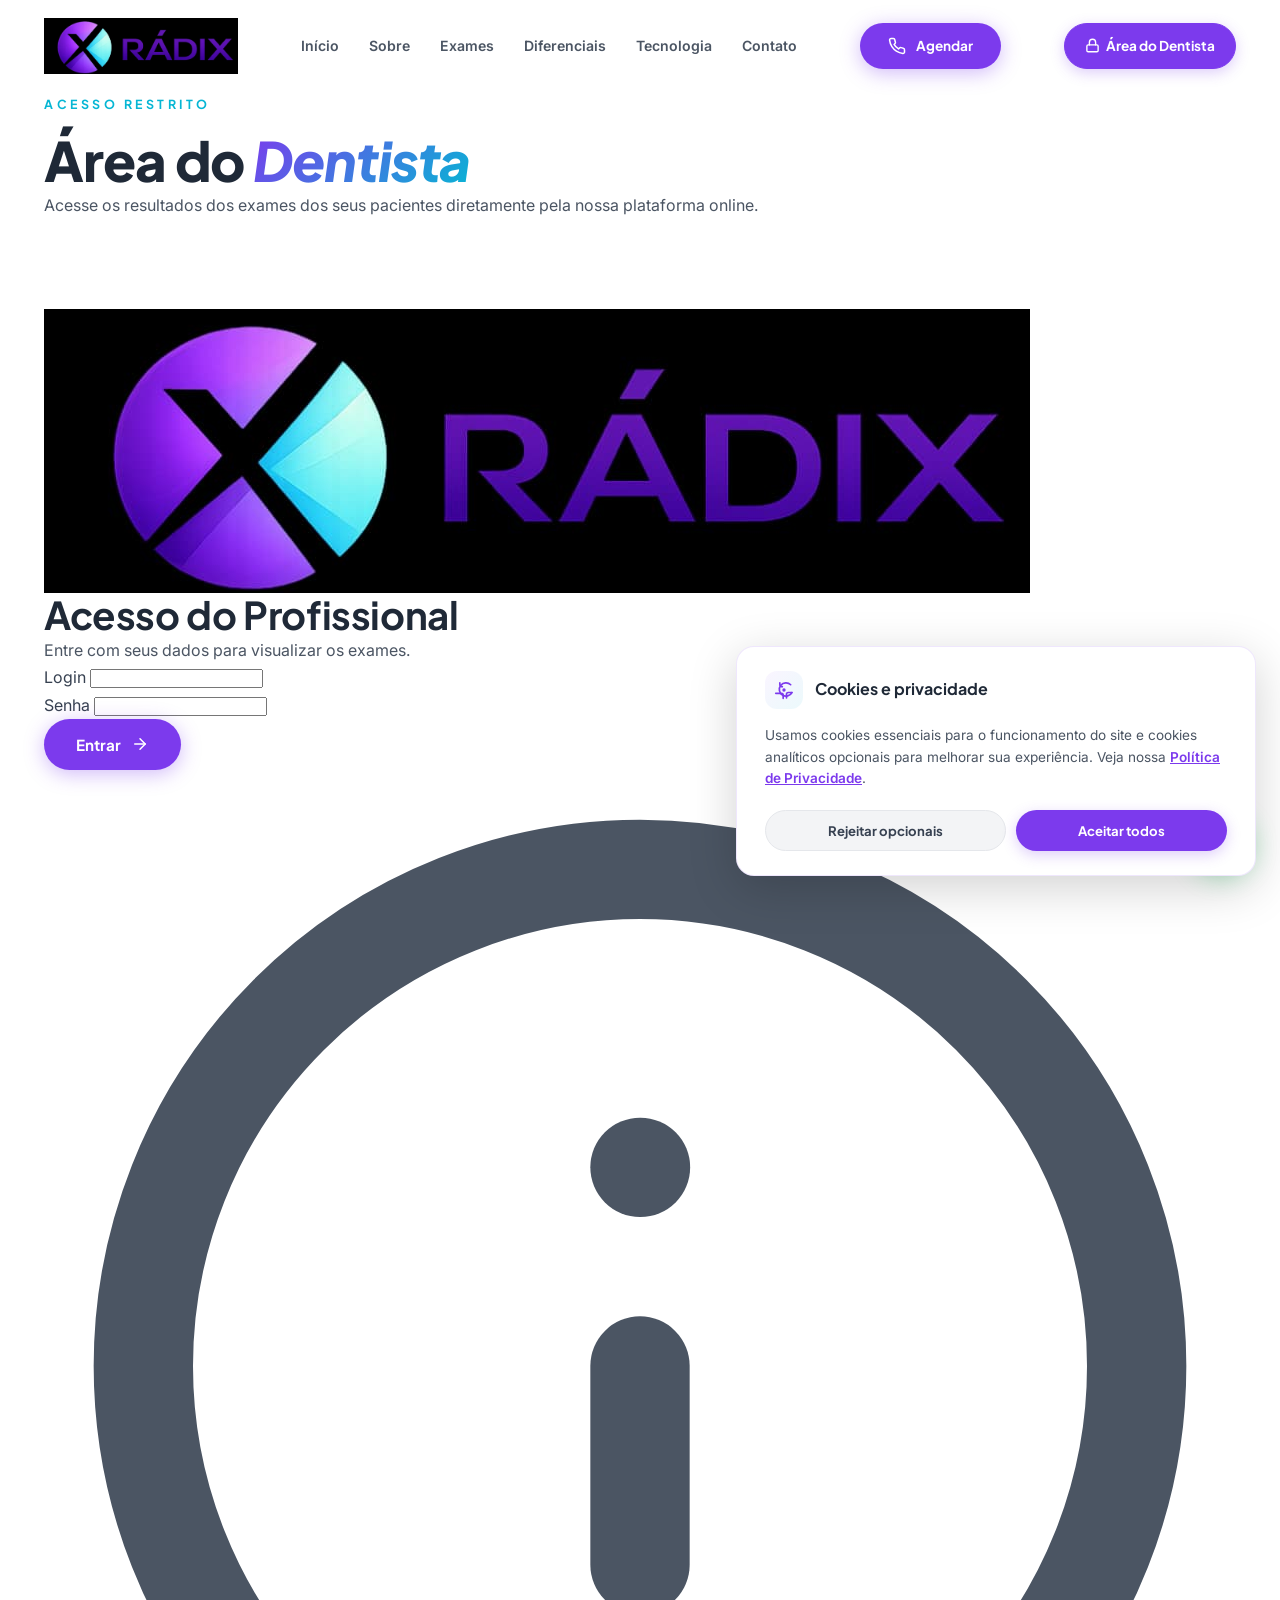
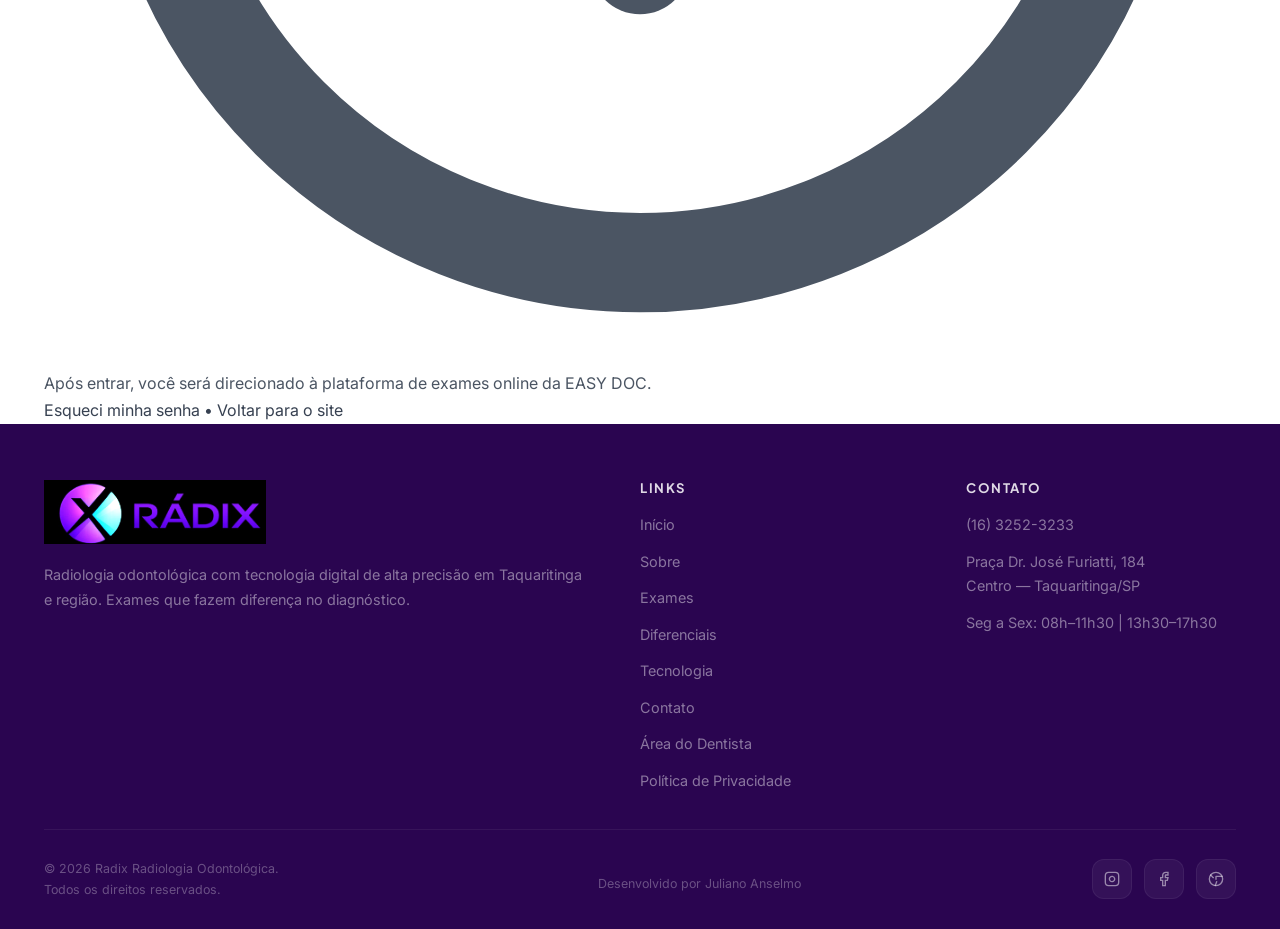
==== area-dentista/index.html @ f5ac5871 "chore: organiza estrutura - assets/img/, padroniza nomes, deleta desnecessarios REORGANIZACAO DE ARQ" ====
<!DOCTYPE html>
<html lang="pt-BR">
<head>
    <meta charset="UTF-8">
    <meta name="viewport" content="width=device-width, initial-scale=1.0, maximum-scale=5.0">
    <meta http-equiv="X-UA-Compatible" content="IE=edge">

    <!-- SEO Específico da Área do Dentista -->
    <title>Área do Dentista | Radix Radiologia Odontológica</title>
    <meta name="description" content="Acesso restrito para dentistas parceiros consultarem os resultados dos exames de seus pacientes na Radix Radiologia Odontológica.">
    <meta name="author" content="Radix Radiologia Odontológica">
    <meta name="robots" content="noindex, nofollow">
    <link rel="canonical" href="https://radixradiologia.com.br/area-dentista/">

    <!-- Open Graph (mantém marca consistente em compartilhamentos) -->
    <meta property="og:title" content="Área do Dentista | Radix Radiologia Odontológica">
    <meta property="og:description" content="Acesso restrito para dentistas parceiros.">
    <meta property="og:type" content="website">
    <meta property="og:locale" content="pt_BR">
    <meta property="og:url" content="https://radixradiologia.com.br/area-dentista/">
    <meta property="og:site_name" content="Radix Radiologia Odontológica">
    <meta property="og:image" content="https://radixradiologia.com.br/assets/img/logo.jpg">

    <!-- Favicon -->
    <link rel="icon" type="image/svg+xml" href="../assets/img/favicon.svg">
    <link rel="icon" type="image/png" href="../assets/img/logo.jpg">
    <link rel="apple-touch-icon" href="../assets/img/logo.jpg">

    <!-- PWA -->
    <link rel="manifest" href="../manifest.json">
    <meta name="theme-color" content="#7C3AED">
    <meta name="apple-mobile-web-app-capable" content="yes">
    <meta name="apple-mobile-web-app-status-bar-style" content="default">
    <meta name="apple-mobile-web-app-title" content="Radix">
    <meta name="application-name" content="Radix Radiologia">

    <!-- Performance -->
    <link rel="preconnect" href="https://fonts.googleapis.com">
    <link rel="preconnect" href="https://fonts.gstatic.com" crossorigin>
    <link href="https://fonts.googleapis.com/css2?family=Inter:wght@400;500;600&family=Plus+Jakarta+Sans:wght@600;700;800&display=swap" rel="stylesheet">

    <link rel="stylesheet" href="../assets/site.css">
</head>
<body>

<!-- Skip Link Acessibilidade -->
<a href="#login" class="skip-link">Ir para o conteúdo principal</a>

<!-- HEADER -->
<header class="header" id="header">
    <div class="container header-inner">
        <a href="../index.html"><img src="../assets/img/logo.jpg" alt="Radix Radiologia Odontológica" class="header-logo"></a>
        <nav class="nav">
            <a href="../index.html#inicio">Início</a>
            <a href="../index.html#sobre">Sobre</a>
            <a href="../index.html#exames">Exames</a>
            <a href="../index.html#diferenciais">Diferenciais</a>
            <a href="../index.html#tecnologia">Tecnologia</a>
            <a href="../index.html#contato">Contato</a>
        </nav>
        <a href="https://wa.me/551632523233?text=Ol%C3%A1%2C%20gostaria%20de%20agendar%20um%20exame." class="btn btn-primary h-cta" target="_blank" rel="noopener">
            <svg viewBox="0 0 24 24" fill="none" stroke="currentColor" stroke-width="2" stroke-linecap="round" stroke-linejoin="round"><path d="M22 16.92v3a2 2 0 01-2.18 2 19.79 19.79 0 01-8.63-3.07 19.5 19.5 0 01-6-6 19.79 19.79 0 01-3.07-8.67A2 2 0 014.11 2h3a2 2 0 012 1.72c.127.96.361 1.903.7 2.81a2 2 0 01-.45 2.11L8.09 9.91a16 16 0 006 6l1.27-1.27a2 2 0 012.11-.45c.907.339 1.85.573 2.81.7A2 2 0 0122 16.92z"/></svg>
            Agendar
        </a>
        <a href="index.html" class="h-dentista active">
            <svg viewBox="0 0 24 24" fill="none" stroke="currentColor" stroke-width="2.2" stroke-linecap="round" stroke-linejoin="round"><rect x="3" y="11" width="18" height="11" rx="2"/><path d="M7 11V7a5 5 0 0110 0v4"/></svg>
            Área do Dentista
        </a>
        <button class="ham" id="ham" aria-label="Menu"><span></span><span></span><span></span></button>
    </div>
</header>

<!-- MOBILE MENU -->
<div class="mob-menu" id="mob-menu">
    <a href="../index.html#inicio">Início</a>
    <a href="../index.html#sobre">Sobre</a>
    <a href="../index.html#exames">Exames</a>
    <a href="../index.html#diferenciais">Diferenciais</a>
    <a href="../index.html#tecnologia">Tecnologia</a>
    <a href="../index.html#contato">Contato</a>
    <a href="index.html" class="nav-cta active">
        <svg viewBox="0 0 24 24" fill="none" stroke="currentColor" stroke-width="2.2" stroke-linecap="round" stroke-linejoin="round"><rect x="3" y="11" width="18" height="11" rx="2"/><path d="M7 11V7a5 5 0 0110 0v4"/></svg>
        Área do Dentista
    </a>
    <a href="https://wa.me/551632523233?text=Ol%C3%A1%2C%20gostaria%20de%20agendar%20um%20exame." class="btn btn-wa" target="_blank" rel="noopener">
        <svg viewBox="0 0 24 24" fill="currentColor"><path d="M17.472 14.382c-.297-.149-1.758-.867-2.03-.967-.273-.099-.471-.148-.67.15-.197.297-.767.966-.94 1.164-.173.199-.347.223-.644.075-.297-.15-1.255-.463-2.39-1.475-.883-.788-1.48-1.761-1.653-2.059-.173-.297-.018-.458.13-.606.134-.133.298-.347.446-.52.149-.174.198-.298.298-.497.099-.198.05-.371-.025-.52-.075-.149-.669-1.612-.916-2.207-.242-.579-.487-.5-.669-.51-.173-.008-.371-.01-.57-.01-.198 0-.52.074-.792.372-.272.297-1.04 1.016-1.04 2.479 0 1.462 1.065 2.875 1.213 3.074.149.198 2.096 3.2 5.077 4.487.709.306 1.262.489 1.694.625.712.227 1.36.195 1.871.118.571-.085 1.758-.719 2.006-1.413.248-.694.248-1.289.173-1.413-.074-.124-.272-.198-.57-.347m-5.421 7.403h-.004a9.87 9.87 0 01-5.031-1.378l-.361-.214-3.741.982.998-3.648-.235-.374a9.86 9.86 0 01-1.51-5.26c.001-5.45 4.436-9.884 9.888-9.884 2.64 0 5.122 1.03 6.988 2.898a9.825 9.825 0 012.893 6.994c-.003 5.45-4.437 9.884-9.885 9.884m8.413-18.297A11.815 11.815 0 0012.05 0C5.495 0 .16 5.335.157 11.892c0 2.096.547 4.142 1.588 5.945L.057 24l6.305-1.654a11.882 11.882 0 005.683 1.448h.005c6.554 0 11.89-5.335 11.893-11.893a11.821 11.821 0 00-3.48-8.413z"/></svg>
        Agendar pelo WhatsApp
    </a>
</div>

<main>

<!-- ===== HERO CURTO ===== -->
<section class="ad-hero section">
    <div class="container">
        <div class="ad-hero-inner">
            <span class="section-label">Acesso Restrito</span>
            <h1>Área do <em class="grad-text">Dentista</em></h1>
            <p class="ad-hero-sub">Acesse os resultados dos exames dos seus pacientes diretamente pela nossa plataforma online.</p>
        </div>
    </div>
</section>

<!-- ===== CARD DE LOGIN ===== -->
<section class="ad-login-section" id="login">
    <div class="container">
        <div class="ad-card">
            <img src="../assets/img/logo.jpg" alt="Radix Radiologia Odontológica" class="ad-card-logo">
            <h2 class="ad-card-title">Acesso do Profissional</h2>
            <p class="ad-card-sub">Entre com seus dados para visualizar os exames.</p>

            <form class="ad-form"
                  action="https://radix049574.easydocweb.com/resultados/login_php/"
                  method="post"
                  target="_self">
                <div class="ad-field">
                    <label for="nome_usuario">Login</label>
                    <input id="nome_usuario"
                           name="nome_usuario"
                           type="text"
                           required
                           autocomplete="username"
                           autocapitalize="none"
                           spellcheck="false">
                </div>

                <div class="ad-field">
                    <label for="senha">Senha</label>
                    <input id="senha"
                           name="senha"
                           type="password"
                           required
                           autocomplete="current-password">
                </div>

                <button type="submit" name="Submit" value="Entrar" class="btn btn-primary ad-submit">
                    Entrar
                    <svg viewBox="0 0 24 24" fill="none" stroke="currentColor" stroke-width="2" stroke-linecap="round" stroke-linejoin="round"><line x1="5" y1="12" x2="19" y2="12"/><polyline points="12 5 19 12 12 19"/></svg>
                </button>

                <p class="ad-notice">
                    <svg viewBox="0 0 24 24" fill="none" stroke="currentColor" stroke-width="2" stroke-linecap="round" stroke-linejoin="round"><circle cx="12" cy="12" r="10"/><line x1="12" y1="16" x2="12" y2="12"/><line x1="12" y1="8" x2="12.01" y2="8"/></svg>
                    Após entrar, você será direcionado à plataforma de exames online da EASY DOC.
                </p>

                <div class="ad-links">
                    <a href="https://radix049574.easydocweb.com/resultados/recuperar_senha/" rel="noopener">Esqueci minha senha</a>
                    <span class="ad-sep">•</span>
                    <a href="../index.html">Voltar para o site</a>
                </div>
            </form>
        </div>
    </div>
</section>

</main>

<!-- FOOTER -->
<footer class="footer">
    <div class="container">
        <div class="ft-inner">
            <div class="ft-brand">
                <img src="../assets/img/logo.jpg" alt="Radix Radiologia Odontológica" class="ft-logo">
                <p>Radiologia odontológica com tecnologia digital de alta precisão em Taquaritinga e região. Exames que fazem diferença no diagnóstico.</p>
            </div>
            <div>
                <h4 class="ft-title">Links</h4>
                <div class="ft-links">
                    <a href="../index.html#inicio">Início</a><a href="../index.html#sobre">Sobre</a><a href="../index.html#exames">Exames</a><a href="../index.html#diferenciais">Diferenciais</a><a href="../index.html#tecnologia">Tecnologia</a><a href="../index.html#contato">Contato</a><a href="index.html">Área do Dentista</a><a href="../politica-privacidade.html">Política de Privacidade</a>
                </div>
            </div>
            <div>
                <h4 class="ft-title">Contato</h4>
                <div class="ft-links">
                    <a href="tel:+551632523233">(16) 3252-3233</a>
                    <span style="color:rgba(255,255,255,.45);font-size:.9rem">Praça Dr. José Furiatti, 184<br>Centro &mdash; Taquaritinga/SP</span>
                    <span style="color:rgba(255,255,255,.45);font-size:.9rem">Seg a Sex: 08h&ndash;11h30 | 13h30&ndash;17h30</span>
                </div>
            </div>
        </div>
        <div class="ft-bottom">
            <p>&copy; 2026 Radix Radiologia Odontológica. Todos os direitos reservados.</p>
            <p class="footer-dev"><a href="https://julianoanselmo.github.io/portifolio/" target="_blank" rel="noopener">Desenvolvido por Juliano Anselmo</a></p>
            <div class="ft-social">
                <a href="https://www.instagram.com/radixtaqua/" target="_blank" rel="noopener" aria-label="Instagram da Radix"><svg viewBox="0 0 24 24" fill="none" stroke="currentColor" stroke-width="2"><rect x="2" y="2" width="20" height="20" rx="5"/><path d="M16 11.37A4 4 0 1112.63 8 4 4 0 0116 11.37z"/><line x1="17.5" y1="6.5" x2="17.51" y2="6.5"/></svg></a>
                <a href="https://www.facebook.com/Radixtaquaritinga/" target="_blank" rel="noopener" aria-label="Facebook da Radix"><svg viewBox="0 0 24 24" fill="none" stroke="currentColor" stroke-width="2"><path d="M18 2h-3a5 5 0 00-5 5v3H7v4h3v8h4v-8h3l1-4h-4V7a1 1 0 011-1h3z"/></svg></a>
                <a href="https://share.google/LmcCicm81DKJE3XwU" target="_blank" rel="noopener" aria-label="Radix no Google"><svg viewBox="0 0 24 24" fill="none" stroke="currentColor" stroke-width="2" stroke-linecap="round" stroke-linejoin="round"><circle cx="12" cy="12" r="10"/><path d="M21.17 8H12V12.5"/><path d="M3.95 6.06L8 10"/><path d="M10.88 21.94L13 16"/></svg></a>
            </div>
        </div>
    </div>
</footer>

<!-- WHATSAPP FLOAT -->
<a href="https://wa.me/551632523233?text=Ol%C3%A1%2C%20gostaria%20de%20agendar%20um%20exame." class="wa-float" target="_blank" rel="noopener" aria-label="WhatsApp">
    <svg viewBox="0 0 24 24" fill="currentColor"><path d="M17.472 14.382c-.297-.149-1.758-.867-2.03-.967-.273-.099-.471-.148-.67.15-.197.297-.767.966-.94 1.164-.173.199-.347.223-.644.075-.297-.15-1.255-.463-2.39-1.475-.883-.788-1.48-1.761-1.653-2.059-.173-.297-.018-.458.13-.606.134-.133.298-.347.446-.52.149-.174.198-.298.298-.497.099-.198.05-.371-.025-.52-.075-.149-.669-1.612-.916-2.207-.242-.579-.487-.5-.669-.51-.173-.008-.371-.01-.57-.01-.198 0-.52.074-.792.372-.272.297-1.04 1.016-1.04 2.479 0 1.462 1.065 2.875 1.213 3.074.149.198 2.096 3.2 5.077 4.487.709.306 1.262.489 1.694.625.712.227 1.36.195 1.871.118.571-.085 1.758-.719 2.006-1.413.248-.694.248-1.289.173-1.413-.074-.124-.272-.198-.57-.347m-5.421 7.403h-.004a9.87 9.87 0 01-5.031-1.378l-.361-.214-3.741.982.998-3.648-.235-.374a9.86 9.86 0 01-1.51-5.26c.001-5.45 4.436-9.884 9.888-9.884 2.64 0 5.122 1.03 6.988 2.898a9.825 9.825 0 012.893 6.994c-.003 5.45-4.437 9.884-9.885 9.884m8.413-18.297A11.815 11.815 0 0012.05 0C5.495 0 .16 5.335.157 11.892c0 2.096.547 4.142 1.588 5.945L.057 24l6.305-1.654a11.882 11.882 0 005.683 1.448h.005c6.554 0 11.89-5.335 11.893-11.893a11.821 11.821 0 00-3.48-8.413z"/></svg>
</a>

<!-- COOKIE BANNER LGPD -->
<div class="ck-banner" id="ck-banner" role="dialog" aria-labelledby="ck-title" aria-describedby="ck-desc">
    <div class="ck-banner-head">
        <div class="ck-banner-icon">
            <svg viewBox="0 0 24 24" fill="none" stroke="currentColor" stroke-width="2" stroke-linecap="round" stroke-linejoin="round"><path d="M21.54 15H17a2 2 0 00-2 2v4.54"/><path d="M7 3.34V5a3 3 0 003 3"/><path d="M11 21.95V18a2 2 0 00-2-2H2.05"/><path d="M21.54 15a8 8 0 11-1.5-9.32"/><circle cx="12" cy="12" r="1"/></svg>
        </div>
        <h4 id="ck-title">Cookies e privacidade</h4>
    </div>
    <p id="ck-desc">Usamos cookies essenciais para o funcionamento do site e cookies analíticos opcionais para melhorar sua experiência. Veja nossa <a href="../politica-privacidade.html">Política de Privacidade</a>.</p>
    <div class="ck-actions">
        <button class="ck-btn ck-btn-reject" id="ck-reject" type="button">Rejeitar opcionais</button>
        <button class="ck-btn ck-btn-accept" id="ck-accept" type="button">Aceitar todos</button>
    </div>
</div>

<!-- Scripts compartilhados (header scroll, hamburger, cookie banner, scroll animations) -->
<script src="../assets/site.js" defer></script>

</body>
</html>
---- assets/site.css ----
/* ===== Radix Radiologia Odontológica - Estilos compartilhados ===== */

/* RESET */
*,*::before,*::after{box-sizing:border-box;margin:0;padding:0}
html{scroll-behavior:smooth}
body{font-family:'Inter',system-ui,sans-serif;color:#374151;background:#fff;line-height:1.7;font-size:16px;-webkit-font-smoothing:antialiased;overflow-x:hidden}
img{max-width:100%;height:auto;display:block}
a{text-decoration:none;color:inherit}
ul{list-style:none}

/* ACESSIBILIDADE */
.skip-link{position:absolute;top:-100%;left:50%;transform:translateX(-50%);background:var(--p7);color:#fff;padding:12px 24px;border-radius:0 0 12px 12px;font-weight:700;z-index:9999;transition:top .3s}
.skip-link:focus{top:0}
:focus-visible{outline:3px solid var(--t4);outline-offset:3px;border-radius:4px}
::selection{background:rgba(124,58,237,.15);color:var(--p9)}

/* VARIABLES */
:root{
    --p9:#581C87;--p8:#6B21A8;--p7:#7C3AED;--p6:#8B5CF6;--p5:#A855F7;--p4:#C084FC;--p2:#E9D5FF;--p1:#F3E8FF;--p0:#FAF5FF;
    --t6:#0891B2;--t5:#06B6D4;--t4:#22D3EE;--t3:#67E8F9;
    --g7:#374151;--g6:#4B5563;--g5:#6B7280;--g4:#9CA3AF;--g1:#F3F4F6;
    --grad:linear-gradient(135deg,var(--p7),var(--t5));
    --sh-sm:0 1px 3px rgba(0,0,0,.06);--sh-md:0 4px 20px rgba(124,58,237,.1);--sh-lg:0 8px 40px rgba(124,58,237,.14);
    --r:14px;--rl:24px;
    --ease:cubic-bezier(.4,0,.2,1);
}

/* TYPOGRAPHY */
h1,h2,h3,h4{font-family:'Plus Jakarta Sans',sans-serif;color:#1F2937;line-height:1.15}
h1{font-size:clamp(2rem,5vw,3.4rem);font-weight:800;letter-spacing:-.02em}
h2{font-size:clamp(1.6rem,4vw,2.4rem);font-weight:700;letter-spacing:-.01em}
h3{font-size:clamp(1.1rem,2.5vw,1.35rem);font-weight:700}
p{color:var(--g6)}

/* LAYOUT */
.container{width:100%;max-width:1240px;margin:0 auto;padding:0 24px}
.section{padding:70px 0}
@media(min-width:768px){.section{padding:90px 0}}
.section-label{font-family:'Plus Jakarta Sans',sans-serif;font-size:.78rem;font-weight:700;text-transform:uppercase;letter-spacing:3.5px;color:var(--t5);margin-bottom:14px;display:inline-block}
.section-title{margin-bottom:20px}
.section-sub{font-size:1.05rem;color:var(--g5);max-width:620px;line-height:1.75}
.section-header{text-align:center;margin-bottom:48px}
.section-header .section-sub{margin:0 auto}
.grad-text{background:var(--grad);-webkit-background-clip:text;-webkit-text-fill-color:transparent;background-clip:text}
.grad-line{width:56px;height:4px;background:var(--grad);border-radius:2px;margin-bottom:24px}
.grad-line-c{margin-left:auto;margin-right:auto}

/* BUTTONS */
.btn{display:inline-flex;align-items:center;gap:10px;padding:16px 32px;border-radius:60px;font-family:'Plus Jakarta Sans',sans-serif;font-weight:700;font-size:.95rem;border:none;cursor:pointer;transition:all .35s var(--ease);white-space:nowrap;position:relative;overflow:hidden}
.btn-primary{background:var(--p7);color:#fff;box-shadow:0 4px 20px rgba(124,58,237,.35)}
.btn-primary:hover{background:var(--p6);box-shadow:0 8px 32px rgba(124,58,237,.45);transform:translateY(-3px)}
.btn-wa{background:#25D366;color:#fff;box-shadow:0 4px 20px rgba(37,211,102,.35)}
.btn-wa:hover{background:#20BD5A;box-shadow:0 8px 32px rgba(37,211,102,.45);transform:translateY(-3px)}
.btn-outline{background:transparent;color:var(--p7);border:2px solid var(--p7)}
.btn-outline:hover{background:var(--p7);color:#fff;transform:translateY(-3px);box-shadow:0 8px 24px rgba(124,58,237,.3)}
.btn svg{width:18px;height:18px;flex-shrink:0}

/* HEADER */
.header{position:fixed;top:0;left:0;right:0;z-index:1000;padding:18px 0;transition:all .4s var(--ease)}
.header.scrolled{background:rgba(255,255,255,.92);backdrop-filter:blur(20px);-webkit-backdrop-filter:blur(20px);box-shadow:0 1px 16px rgba(124,58,237,.08);padding:8px 0}
.header-inner{display:flex;align-items:center;justify-content:space-between}
.header-logo{height:56px;width:auto;transition:height .3s var(--ease)}
.header.scrolled .header-logo{height:44px}
.nav{display:none;gap:30px}
@media(min-width:1024px){.nav{display:flex}}
.nav a{font-size:.88rem;font-weight:600;color:var(--g6);transition:all .3s;position:relative}
.nav a::after{content:'';position:absolute;bottom:-6px;left:50%;width:0;height:2.5px;background:var(--grad);border-radius:2px;transition:all .3s var(--ease);transform:translateX(-50%)}
.nav a:hover{color:var(--p7)}
.nav a:hover::after{width:100%}
.nav a.active{color:var(--p7)}
.nav a.active::after{width:100%}
.h-cta{display:none}
@media(min-width:1024px){.h-cta{display:inline-flex}}
.h-cta.btn{padding:11px 28px;font-size:.85rem}

.h-dentista{display:none;align-items:center;gap:6px;padding:10px 20px;border-radius:30px;background:rgba(124,58,237,.08);border:1.5px solid rgba(124,58,237,.3);color:var(--p7);font-family:'Plus Jakarta Sans',sans-serif;font-size:.85rem;font-weight:700;transition:all .3s var(--ease);white-space:nowrap}
@media(min-width:1024px){.h-dentista{display:inline-flex}}
.h-dentista:hover{background:var(--p7);color:#fff;border-color:var(--p7);transform:translateY(-2px);box-shadow:0 4px 16px rgba(124,58,237,.3)}
.h-dentista.active{background:var(--p7);color:#fff;border-color:var(--p7);box-shadow:0 4px 14px rgba(124,58,237,.25)}
.h-dentista svg{width:15px;height:15px;flex-shrink:0}

/* Hamburger */
.ham{display:flex;flex-direction:column;gap:6px;cursor:pointer;padding:8px;background:none;border:none;z-index:1001}
@media(min-width:1024px){.ham{display:none}}
.ham span{width:26px;height:2.5px;background:var(--g7);border-radius:3px;transition:all .35s var(--ease);transform-origin:center}
.ham.on span:nth-child(1){transform:rotate(45deg) translate(6px,6px)}
.ham.on span:nth-child(2){opacity:0;transform:scaleX(0)}
.ham.on span:nth-child(3){transform:rotate(-45deg) translate(6px,-6px)}

/* Mobile Menu */
.mob-menu{position:fixed;inset:0;background:rgba(255,255,255,.96);backdrop-filter:blur(24px);-webkit-backdrop-filter:blur(24px);z-index:999;display:flex;flex-direction:column;align-items:center;justify-content:center;gap:28px;opacity:0;visibility:hidden;pointer-events:none;transition:all .4s var(--ease)}
.mob-menu.on{opacity:1;visibility:visible;pointer-events:auto}
.mob-menu a{font-family:'Plus Jakarta Sans',sans-serif;font-size:1.3rem;font-weight:700;color:var(--g7);transition:color .3s}
.mob-menu a:hover{color:var(--p7)}
.mob-menu .btn{margin-top:10px}
.mob-menu a.nav-cta{display:inline-flex;align-items:center;gap:8px;padding:14px 32px;border-radius:50px;background:rgba(124,58,237,.08);border:2px solid rgba(124,58,237,.3);color:var(--p7);font-size:1.15rem}
.mob-menu a.nav-cta:hover{background:var(--p7);color:#fff;border-color:var(--p7)}
.mob-menu a.nav-cta svg{width:18px;height:18px;flex-shrink:0}

/* ===== EXAM PAGE - HERO ===== */
.ex-hero{padding:130px 0 50px;background:linear-gradient(160deg,#FAF5FF 0%,#fff 50%,rgba(6,182,212,.04) 100%);position:relative;overflow:hidden}
@media(min-width:768px){.ex-hero{padding:160px 0 70px}}
.ex-hero-bg{position:absolute;inset:0;z-index:0;overflow:hidden;pointer-events:none}
.ex-hero-orb{position:absolute;border-radius:50%;filter:blur(80px);opacity:.4}
.ex-hero-orb-1{width:400px;height:400px;background:rgba(124,58,237,.15);top:-100px;right:-100px}
.ex-hero-orb-2{width:300px;height:300px;background:rgba(6,182,212,.12);bottom:-80px;left:-80px}
.ex-hero-inner{position:relative;z-index:1;max-width:820px}

.breadcrumb{display:flex;align-items:center;flex-wrap:wrap;gap:8px;font-size:.85rem;color:var(--g5);margin-bottom:24px}
.breadcrumb a{color:var(--g6);font-weight:600;transition:color .25s}
.breadcrumb a:hover{color:var(--p7)}
.breadcrumb svg{width:14px;height:14px;color:var(--g4)}
.breadcrumb [aria-current]{color:var(--p7);font-weight:700}

.ex-hero .exam-tag{display:inline-block;font-family:'Plus Jakarta Sans',sans-serif;font-size:.72rem;font-weight:700;color:var(--t6);text-transform:uppercase;letter-spacing:2px;padding:7px 16px;border-radius:20px;background:rgba(6,182,212,.1);border:1px solid rgba(6,182,212,.22);margin-bottom:18px}
.ex-hero h1{font-size:clamp(1.9rem,5vw,3rem);margin-bottom:18px;line-height:1.15}
.ex-hero h1 em{font-style:normal;position:relative;display:inline-block}
.ex-hero h1 em::after{content:'';position:absolute;bottom:4px;left:0;width:100%;height:8px;background:linear-gradient(90deg,var(--t4),var(--p4));opacity:.25;border-radius:4px;z-index:-1}
.ex-hero-sub{font-size:1.1rem;color:var(--g5);line-height:1.75;max-width:680px;margin-bottom:30px}

/* ===== EXAM PAGE - MAIN CONTENT ===== */
.ex-content{padding:50px 0 90px;background:#fff}
.ex-content-grid{display:grid;gap:40px;align-items:start}
@media(min-width:900px){.ex-content-grid{grid-template-columns:1fr 360px;gap:60px}}

.ex-image{border-radius:var(--rl);overflow:hidden;box-shadow:var(--sh-lg);background:linear-gradient(135deg,var(--p0),#fff);border:1px solid rgba(124,58,237,.08);margin-bottom:36px}
.ex-image img{width:100%;height:auto;display:block}
.ex-images{display:grid;gap:14px;margin-bottom:36px}
@media(min-width:480px){.ex-images{gap:16px}}
.ex-images img{width:100%;height:auto;border-radius:var(--rl);box-shadow:var(--sh-md);border:1px solid rgba(124,58,237,.08);display:block}

.ex-text h2{font-size:clamp(1.4rem,3vw,1.8rem);margin:36px 0 16px;color:#1F2937}
.ex-text h2:first-child{margin-top:0}
.ex-text h3{font-size:1.15rem;margin:24px 0 10px;color:var(--p9)}
.ex-text p{margin-bottom:14px;line-height:1.8;color:var(--g6);font-size:.98rem}
.ex-text p strong{color:var(--g7);font-weight:700}
.ex-text ul{list-style:none;padding:0;margin:14px 0 22px}
.ex-text ul li{padding-left:24px;position:relative;margin-bottom:10px;color:var(--g6);font-size:.95rem;line-height:1.65}
.ex-text ul li::before{content:'';position:absolute;left:2px;top:11px;width:8px;height:8px;border-radius:50%;background:var(--p7);box-shadow:0 0 0 3px rgba(124,58,237,.12)}

.ex-quick-badge{display:inline-flex;align-items:center;gap:8px;padding:10px 18px;border-radius:24px;background:rgba(34,197,94,.1);color:#16a34a;font-family:'Plus Jakarta Sans',sans-serif;font-size:.85rem;font-weight:700;margin:18px 0;border:1px solid rgba(34,197,94,.2);max-width:100%;line-height:1.3}
.ex-quick-badge svg{width:16px;height:16px;flex-shrink:0}

.ex-features{display:grid;gap:16px;margin:30px 0}
@media(min-width:640px){.ex-features{grid-template-columns:repeat(2,1fr)}}
.ex-feature{background:#fff;border:1px solid rgba(124,58,237,.12);border-radius:var(--r);padding:22px}
.ex-feature-icon{width:42px;height:42px;border-radius:12px;background:linear-gradient(135deg,var(--p0),rgba(6,182,212,.08));display:flex;align-items:center;justify-content:center;margin-bottom:14px}
.ex-feature-icon svg{width:20px;height:20px;color:var(--p7)}
.ex-feature h4{font-family:'Plus Jakarta Sans',sans-serif;font-size:.95rem;font-weight:700;color:var(--g7);margin-bottom:8px;line-height:1.3}
.ex-feature p{font-size:.86rem;color:var(--g5);line-height:1.6;margin:0}

/* SIDEBAR (CTA + Info) */
.ex-sidebar{position:sticky;top:100px}
@media(max-width:899px){.ex-sidebar{position:static}}
.ex-sidebar-card{background:linear-gradient(160deg,#1a0533,var(--p9),#0c1a2e);color:#fff;border-radius:var(--rl);padding:34px 28px;box-shadow:0 12px 40px rgba(124,58,237,.18);margin-bottom:20px}
.ex-sidebar-card h3{color:#fff;font-size:1.2rem;margin-bottom:8px;line-height:1.3}
.ex-sidebar-card p{color:rgba(255,255,255,.7);font-size:.92rem;line-height:1.65;margin-bottom:22px}
.ex-sidebar-card .btn{width:100%;justify-content:center;margin-bottom:10px}
.ex-sidebar-info{font-size:.78rem;color:rgba(255,255,255,.5);text-align:center;margin-top:12px;display:flex;align-items:center;justify-content:center;gap:6px}
.ex-sidebar-info svg{width:14px;height:14px}

.ex-info-card{background:#fff;border:1px solid var(--g1);border-radius:var(--r);padding:22px;margin-bottom:14px}
.ex-info-card h4{font-family:'Plus Jakarta Sans',sans-serif;font-size:.78rem;font-weight:700;color:var(--p7);text-transform:uppercase;letter-spacing:1.4px;margin-bottom:12px}
.ex-info-card ul{list-style:none;padding:0;margin:0}
.ex-info-card li{display:flex;align-items:flex-start;gap:10px;padding:8px 0;font-size:.88rem;color:var(--g6);line-height:1.5}
.ex-info-card li svg{width:16px;height:16px;color:var(--p7);flex-shrink:0;margin-top:2px}

/* RELATED EXAMS */
.related{background:linear-gradient(180deg,var(--p0),#fff);padding:70px 0 90px}
@media(min-width:768px){.related{padding:90px 0 110px}}
.related-grid{display:grid;gap:20px;margin-top:36px}
@media(min-width:640px){.related-grid{grid-template-columns:repeat(2,1fr)}}
@media(min-width:1024px){.related-grid{grid-template-columns:repeat(4,1fr)}}
.related-card{background:#fff;border:1.5px solid var(--g1);border-radius:var(--rl);padding:28px 24px;text-decoration:none;transition:all .35s var(--ease);display:flex;flex-direction:column;gap:12px}
.related-card:hover{transform:translateY(-6px);box-shadow:var(--sh-lg);border-color:rgba(124,58,237,.2)}
.related-icon{width:48px;height:48px;border-radius:14px;background:linear-gradient(135deg,var(--p0),rgba(6,182,212,.08));display:flex;align-items:center;justify-content:center}
.related-icon svg{width:22px;height:22px;color:var(--p7)}
.related-card h3{font-size:1rem;color:#1F2937;margin:0;line-height:1.3}
.related-card p{font-size:.85rem;color:var(--g5);line-height:1.55;margin:0;flex:1}
.related-card span{font-family:'Plus Jakarta Sans',sans-serif;font-size:.78rem;font-weight:700;color:var(--p7);margin-top:6px;display:inline-flex;align-items:center;gap:4px}
.related-card span svg{width:14px;height:14px;transition:transform .25s}
.related-card:hover span svg{transform:translateX(4px)}

/* FOOTER */
.footer{background:#2a0550;padding:56px 0 28px}
.ft-inner{display:grid;gap:36px;padding-bottom:36px;border-bottom:1px solid rgba(255,255,255,.06)}
@media(min-width:768px){.ft-inner{grid-template-columns:2fr 1fr 1fr;gap:56px}}
.ft-brand p{color:rgba(255,255,255,.45);font-size:.9rem;margin-top:18px;line-height:1.75}
.ft-logo{height:64px;filter:brightness(1.4) saturate(1.1)}
.ft-title{font-family:'Plus Jakarta Sans',sans-serif;font-size:.82rem;font-weight:700;color:rgba(255,255,255,.85);text-transform:uppercase;letter-spacing:1.5px;margin-bottom:18px}
.ft-links{display:flex;flex-direction:column;gap:12px}
.ft-links a{color:rgba(255,255,255,.45);font-size:.9rem;transition:all .3s}
.ft-links a:hover{color:var(--t4);transform:translateX(4px)}
.ft-bottom{display:flex;flex-direction:column;align-items:center;gap:14px;padding-top:28px}
@media(min-width:768px){.ft-bottom{flex-direction:row;justify-content:space-between}}
.ft-bottom p{font-size:.78rem;color:rgba(255,255,255,.3)}
.ft-social{display:flex;gap:12px}
.ft-social a{width:40px;height:40px;border-radius:12px;background:rgba(255,255,255,.05);border:1px solid rgba(255,255,255,.06);display:flex;align-items:center;justify-content:center;transition:all .3s}
.ft-social a:hover{background:var(--p7);border-color:var(--p7);transform:translateY(-3px)}
.ft-social svg{width:16px;height:16px;color:rgba(255,255,255,.5)}
.footer-dev{font-size:.78rem;color:rgba(255,255,255,.3);margin-top:8px;text-align:center;width:100%}
.footer-dev a{color:rgba(255,255,255,.3);text-decoration:none;transition:color .3s}
.footer-dev a:hover{color:var(--t4)}

/* WHATSAPP FLOAT */
.wa-float{position:fixed;bottom:28px;right:28px;z-index:998;width:60px;height:60px;border-radius:50%;background:#25D366;display:flex;align-items:center;justify-content:center;box-shadow:0 4px 24px rgba(37,211,102,.4);transition:all .35s var(--ease)}
.wa-float::before{content:'';position:absolute;inset:-4px;border-radius:50%;border:2px solid rgba(37,211,102,.3);animation:waPulse 2.5s ease-out infinite}
.wa-float:hover{transform:scale(1.12);box-shadow:0 8px 36px rgba(37,211,102,.5)}
.wa-float svg{width:30px;height:30px;color:#fff}
@keyframes waPulse{0%{transform:scale(1);opacity:1}100%{transform:scale(1.5);opacity:0}}

/* COOKIE BANNER LGPD */
.ck-banner{position:fixed;left:16px;right:16px;bottom:16px;z-index:9997;background:#fff;border-radius:18px;box-shadow:0 12px 48px rgba(0,0,0,.18);border:1px solid rgba(124,58,237,.12);padding:22px 24px;display:none;flex-direction:column;gap:16px;max-width:520px;animation:ckSlideUp .4s var(--ease) both}
@media(min-width:640px){.ck-banner{left:auto;right:24px;bottom:24px;padding:24px 28px}}
.ck-banner.on{display:flex}
@keyframes ckSlideUp{0%{opacity:0;transform:translateY(20px)}100%{opacity:1;transform:translateY(0)}}
.ck-banner-head{display:flex;align-items:center;gap:12px}
.ck-banner-icon{width:38px;height:38px;border-radius:12px;background:linear-gradient(135deg,var(--p0),rgba(6,182,212,.08));display:flex;align-items:center;justify-content:center;flex-shrink:0}
.ck-banner-icon svg{width:20px;height:20px;color:var(--p7)}
.ck-banner h4{font-family:'Plus Jakarta Sans',sans-serif;font-size:1rem;font-weight:700;color:#1F2937;margin:0;line-height:1.3}
.ck-banner p{font-size:.85rem;color:var(--g6);line-height:1.6;margin:0}
.ck-banner p a{color:var(--p7);font-weight:600;text-decoration:underline}
.ck-banner p a:hover{color:var(--p9)}
.ck-actions{display:flex;flex-wrap:wrap;gap:10px;margin-top:4px}
.ck-btn{flex:1 1 auto;padding:11px 18px;border-radius:30px;font-family:'Plus Jakarta Sans',sans-serif;font-weight:700;font-size:.82rem;border:none;cursor:pointer;transition:all .25s var(--ease);white-space:nowrap}
.ck-btn-accept{background:var(--p7);color:#fff;box-shadow:0 4px 14px rgba(124,58,237,.25)}
.ck-btn-accept:hover{background:var(--p6);transform:translateY(-2px);box-shadow:0 6px 18px rgba(124,58,237,.35)}
.ck-btn-reject{background:#F3F4F6;color:var(--g7);border:1px solid #E5E7EB}
.ck-btn-reject:hover{background:#E5E7EB}

/* SCROLL ANIMATIONS */
.anim{opacity:0;transform:translateY(28px);transition:opacity .7s var(--ease),transform .7s var(--ease)}
.anim.show{opacity:1;transform:translateY(0)}

/* REDUCED MOTION */
@media(prefers-reduced-motion:reduce){
    *,*::before,*::after{animation-duration:.01ms!important;animation-iteration-count:1!important;transition-duration:.01ms!important}
}
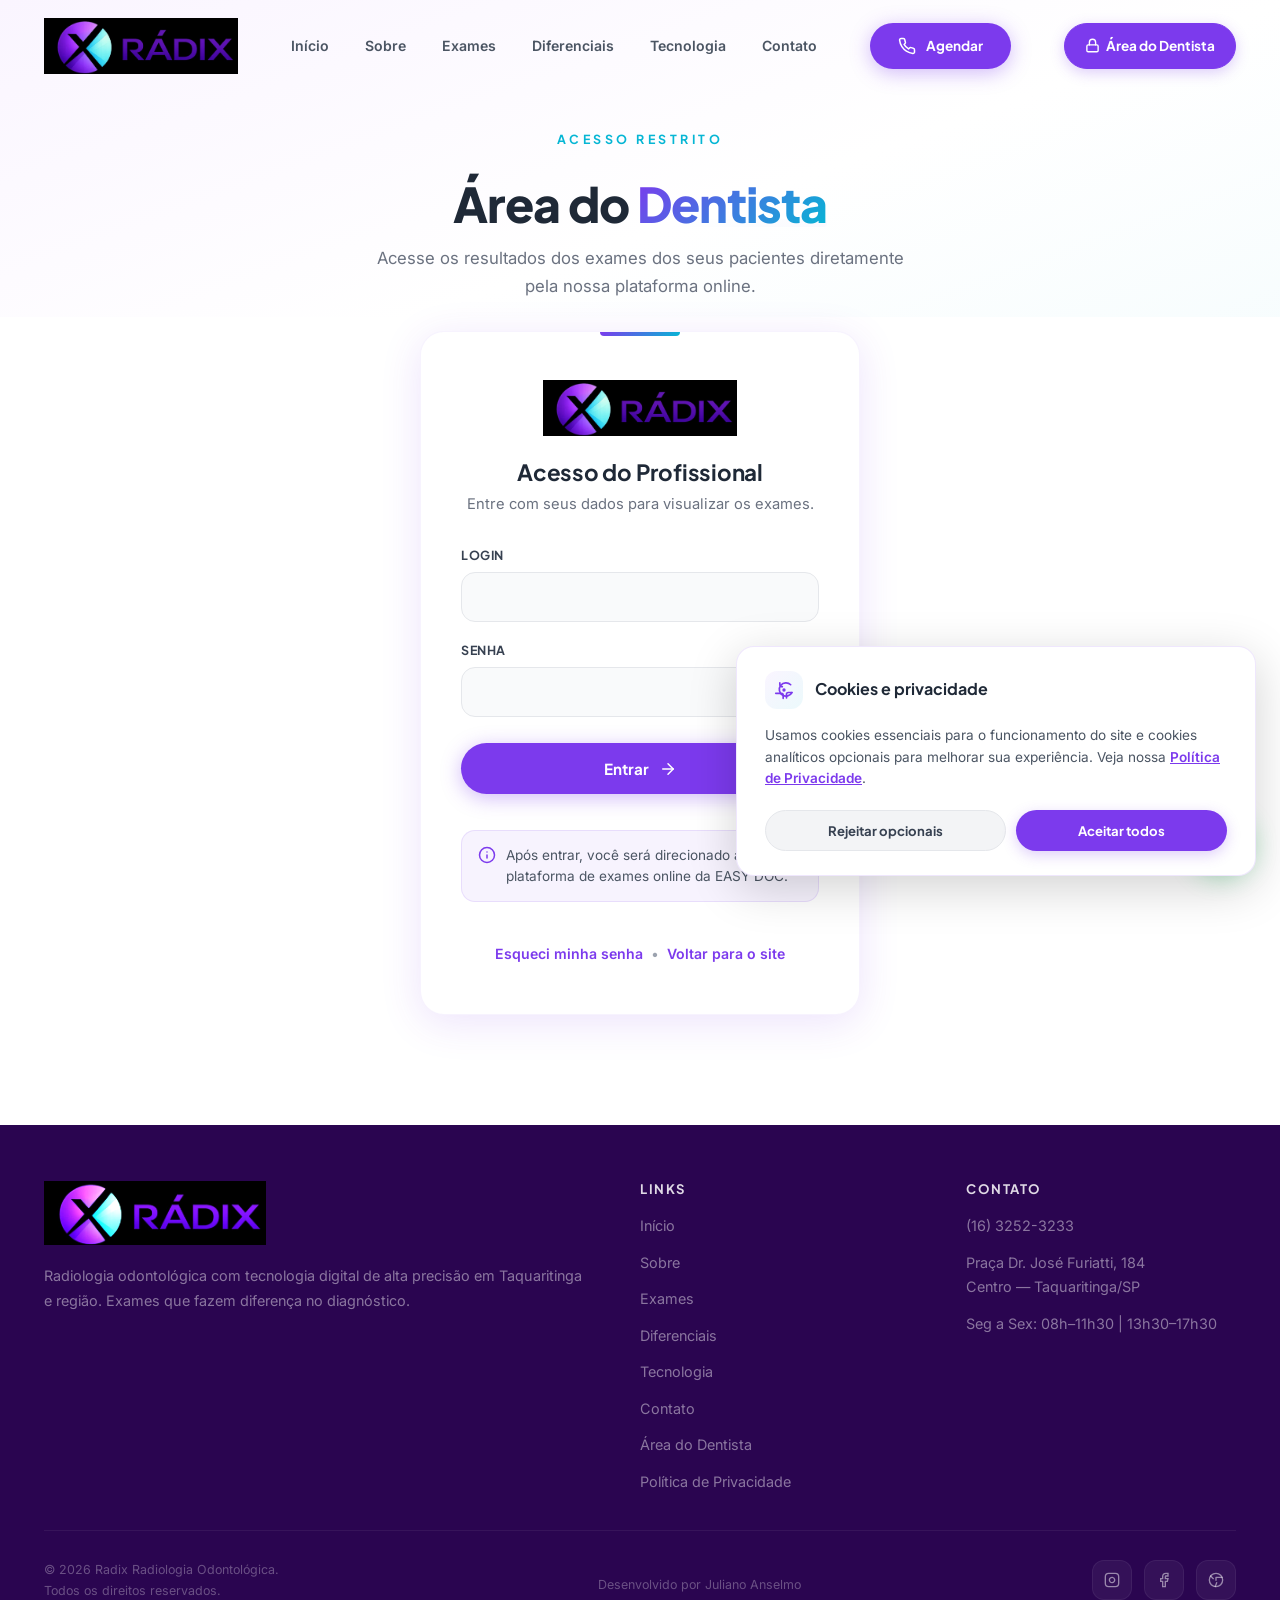
==== commit 01937a88: "fix(favicon+adblock): corrige MIME type do favicon e renomeia classes ad-* para da-* Favicon: Google" ====
--- a/area-dentista/index.html
+++ b/area-dentista/index.html
@@ -23,7 +23,7 @@
 
     <!-- Favicon -->
     <link rel="icon" type="image/svg+xml" href="../assets/img/favicon.svg">
-    <link rel="icon" type="image/png" href="../assets/img/logo.jpg">
+    <link rel="icon" type="image/jpeg" href="../assets/img/logo.jpg">
     <link rel="apple-touch-icon" href="../assets/img/logo.jpg">
 
     <!-- PWA -->
@@ -91,29 +91,29 @@
 <main>
 
 <!-- ===== HERO CURTO ===== -->
-<section class="ad-hero section">
+<section class="da-hero section">
     <div class="container">
-        <div class="ad-hero-inner">
+        <div class="da-hero-inner">
             <span class="section-label">Acesso Restrito</span>
             <h1>Área do <em class="grad-text">Dentista</em></h1>
-            <p class="ad-hero-sub">Acesse os resultados dos exames dos seus pacientes diretamente pela nossa plataforma online.</p>
+            <p class="da-hero-sub">Acesse os resultados dos exames dos seus pacientes diretamente pela nossa plataforma online.</p>
         </div>
     </div>
 </section>
 
 <!-- ===== CARD DE LOGIN ===== -->
-<section class="ad-login-section" id="login">
+<section class="da-login-section" id="login">
     <div class="container">
-        <div class="ad-card">
-            <img src="../assets/img/logo.jpg" alt="Radix Radiologia Odontológica" class="ad-card-logo">
-            <h2 class="ad-card-title">Acesso do Profissional</h2>
-            <p class="ad-card-sub">Entre com seus dados para visualizar os exames.</p>
-
-            <form class="ad-form"
+        <div class="da-card">
+            <img src="../assets/img/logo.jpg" alt="Radix Radiologia Odontológica" class="da-card-logo">
+            <h2 class="da-card-title">Acesso do Profissional</h2>
+            <p class="da-card-sub">Entre com seus dados para visualizar os exames.</p>
+
+            <form class="da-form"
                   action="https://radix049574.easydocweb.com/resultados/login_php/"
                   method="post"
                   target="_self">
-                <div class="ad-field">
+                <div class="da-field">
                     <label for="nome_usuario">Login</label>
                     <input id="nome_usuario"
                            name="nome_usuario"
@@ -124,7 +124,7 @@
                            spellcheck="false">
                 </div>
 
-                <div class="ad-field">
+                <div class="da-field">
                     <label for="senha">Senha</label>
                     <input id="senha"
                            name="senha"
@@ -133,19 +133,19 @@
                            autocomplete="current-password">
                 </div>
 
-                <button type="submit" name="Submit" value="Entrar" class="btn btn-primary ad-submit">
+                <button type="submit" name="Submit" value="Entrar" class="btn btn-primary da-submit">
                     Entrar
                     <svg viewBox="0 0 24 24" fill="none" stroke="currentColor" stroke-width="2" stroke-linecap="round" stroke-linejoin="round"><line x1="5" y1="12" x2="19" y2="12"/><polyline points="12 5 19 12 12 19"/></svg>
                 </button>
 
-                <p class="ad-notice">
+                <p class="da-notice">
                     <svg viewBox="0 0 24 24" fill="none" stroke="currentColor" stroke-width="2" stroke-linecap="round" stroke-linejoin="round"><circle cx="12" cy="12" r="10"/><line x1="12" y1="16" x2="12" y2="12"/><line x1="12" y1="8" x2="12.01" y2="8"/></svg>
                     Após entrar, você será direcionado à plataforma de exames online da EASY DOC.
                 </p>
 
-                <div class="ad-links">
+                <div class="da-links">
                     <a href="https://radix049574.easydocweb.com/resultados/recuperar_senha/" rel="noopener">Esqueci minha senha</a>
-                    <span class="ad-sep">•</span>
+                    <span class="da-sep">•</span>
                     <a href="../index.html">Voltar para o site</a>
                 </div>
             </form>
--- a/assets/site.css
+++ b/assets/site.css
@@ -1,20 +1,23 @@
-/* ===== Radix Radiologia Odontológica - Estilos compartilhados ===== */
-
-/* RESET */
+/* ============================================================================
+   Radix Radiologia Odontologica - Estilos compartilhados
+   Usado por: index.html, area-dentista e todas as paginas de exames
+   ============================================================================ */
+
+/* ===== RESET ===== */
 *,*::before,*::after{box-sizing:border-box;margin:0;padding:0}
-html{scroll-behavior:smooth}
-body{font-family:'Inter',system-ui,sans-serif;color:#374151;background:#fff;line-height:1.7;font-size:16px;-webkit-font-smoothing:antialiased;overflow-x:hidden}
+html{scroll-behavior:smooth;overflow-x:hidden;width:100%}
+body{font-family:'Inter',system-ui,sans-serif;color:#374151;background:#fff;line-height:1.7;font-size:16px;-webkit-font-smoothing:antialiased;overflow-x:hidden;width:100%;position:relative}
 img{max-width:100%;height:auto;display:block}
 a{text-decoration:none;color:inherit}
 ul{list-style:none}
 
-/* ACESSIBILIDADE */
+/* ===== ACESSIBILIDADE ===== */
 .skip-link{position:absolute;top:-100%;left:50%;transform:translateX(-50%);background:var(--p7);color:#fff;padding:12px 24px;border-radius:0 0 12px 12px;font-weight:700;z-index:9999;transition:top .3s}
 .skip-link:focus{top:0}
 :focus-visible{outline:3px solid var(--t4);outline-offset:3px;border-radius:4px}
 ::selection{background:rgba(124,58,237,.15);color:var(--p9)}
 
-/* VARIABLES */
+/* ===== VARIABLES ===== */
 :root{
     --p9:#581C87;--p8:#6B21A8;--p7:#7C3AED;--p6:#8B5CF6;--p5:#A855F7;--p4:#C084FC;--p2:#E9D5FF;--p1:#F3E8FF;--p0:#FAF5FF;
     --t6:#0891B2;--t5:#06B6D4;--t4:#22D3EE;--t3:#67E8F9;
@@ -25,43 +28,48 @@
     --ease:cubic-bezier(.4,0,.2,1);
 }
 
-/* TYPOGRAPHY */
+/* ===== TYPOGRAPHY ===== */
 h1,h2,h3,h4{font-family:'Plus Jakarta Sans',sans-serif;color:#1F2937;line-height:1.15}
-h1{font-size:clamp(2rem,5vw,3.4rem);font-weight:800;letter-spacing:-.02em}
-h2{font-size:clamp(1.6rem,4vw,2.4rem);font-weight:700;letter-spacing:-.01em}
+h1{font-size:clamp(2.2rem,6vw,4rem);font-weight:800;letter-spacing:-.02em}
+h2{font-size:clamp(1.8rem,4.5vw,3rem);font-weight:700;letter-spacing:-.01em}
 h3{font-size:clamp(1.1rem,2.5vw,1.35rem);font-weight:700}
 p{color:var(--g6)}
 
-/* LAYOUT */
+/* ===== LAYOUT ===== */
 .container{width:100%;max-width:1240px;margin:0 auto;padding:0 24px}
-.section{padding:70px 0}
-@media(min-width:768px){.section{padding:90px 0}}
+.section{padding:90px 0}
+@media(min-width:768px){.section{padding:120px 0}}
 .section-label{font-family:'Plus Jakarta Sans',sans-serif;font-size:.78rem;font-weight:700;text-transform:uppercase;letter-spacing:3.5px;color:var(--t5);margin-bottom:14px;display:inline-block}
 .section-title{margin-bottom:20px}
-.section-sub{font-size:1.05rem;color:var(--g5);max-width:620px;line-height:1.75}
-.section-header{text-align:center;margin-bottom:48px}
+.section-sub{font-size:1.1rem;color:var(--g5);max-width:620px;line-height:1.75}
+.section-header{text-align:center;margin-bottom:64px}
 .section-header .section-sub{margin:0 auto}
 .grad-text{background:var(--grad);-webkit-background-clip:text;-webkit-text-fill-color:transparent;background-clip:text}
 .grad-line{width:56px;height:4px;background:var(--grad);border-radius:2px;margin-bottom:24px}
 .grad-line-c{margin-left:auto;margin-right:auto}
 
-/* BUTTONS */
-.btn{display:inline-flex;align-items:center;gap:10px;padding:16px 32px;border-radius:60px;font-family:'Plus Jakarta Sans',sans-serif;font-weight:700;font-size:.95rem;border:none;cursor:pointer;transition:all .35s var(--ease);white-space:nowrap;position:relative;overflow:hidden}
+/* ===== BUTTONS ===== */
+.btn{display:inline-flex;align-items:center;gap:10px;padding:16px 36px;border-radius:60px;font-family:'Plus Jakarta Sans',sans-serif;font-weight:700;font-size:.95rem;border:none;cursor:pointer;transition:all .35s var(--ease);white-space:nowrap;position:relative;overflow:hidden}
+.btn::after{content:'';position:absolute;inset:0;opacity:0;transition:opacity .35s;background:linear-gradient(90deg,transparent,rgba(255,255,255,.15),transparent)}
+.btn:hover::after{opacity:1;animation:btnShimmer .8s}
+@keyframes btnShimmer{0%{transform:translateX(-100%)}100%{transform:translateX(100%)}}
 .btn-primary{background:var(--p7);color:#fff;box-shadow:0 4px 20px rgba(124,58,237,.35)}
 .btn-primary:hover{background:var(--p6);box-shadow:0 8px 32px rgba(124,58,237,.45);transform:translateY(-3px)}
 .btn-wa{background:#25D366;color:#fff;box-shadow:0 4px 20px rgba(37,211,102,.35)}
 .btn-wa:hover{background:#20BD5A;box-shadow:0 8px 32px rgba(37,211,102,.45);transform:translateY(-3px)}
 .btn-outline{background:transparent;color:var(--p7);border:2px solid var(--p7)}
 .btn-outline:hover{background:var(--p7);color:#fff;transform:translateY(-3px);box-shadow:0 8px 24px rgba(124,58,237,.3)}
+.btn-glass{background:rgba(255,255,255,.1);color:#fff;border:1px solid rgba(255,255,255,.2);backdrop-filter:blur(8px)}
+.btn-glass:hover{background:rgba(255,255,255,.2);transform:translateY(-3px)}
 .btn svg{width:18px;height:18px;flex-shrink:0}
 
-/* HEADER */
+/* ===== HEADER ===== */
 .header{position:fixed;top:0;left:0;right:0;z-index:1000;padding:18px 0;transition:all .4s var(--ease)}
-.header.scrolled{background:rgba(255,255,255,.92);backdrop-filter:blur(20px);-webkit-backdrop-filter:blur(20px);box-shadow:0 1px 16px rgba(124,58,237,.08);padding:8px 0}
+.header.scrolled{background:rgba(255,255,255,.88);backdrop-filter:blur(20px);-webkit-backdrop-filter:blur(20px);box-shadow:0 1px 16px rgba(124,58,237,.08);padding:8px 0}
 .header-inner{display:flex;align-items:center;justify-content:space-between}
 .header-logo{height:56px;width:auto;transition:height .3s var(--ease)}
 .header.scrolled .header-logo{height:44px}
-.nav{display:none;gap:30px}
+.nav{display:none;gap:36px}
 @media(min-width:1024px){.nav{display:flex}}
 .nav a{font-size:.88rem;font-weight:600;color:var(--g6);transition:all .3s;position:relative}
 .nav a::after{content:'';position:absolute;bottom:-6px;left:50%;width:0;height:2.5px;background:var(--grad);border-radius:2px;transition:all .3s var(--ease);transform:translateX(-50%)}
@@ -73,6 +81,14 @@
 @media(min-width:1024px){.h-cta{display:inline-flex}}
 .h-cta.btn{padding:11px 28px;font-size:.85rem}
 
+/* Destaque "Área do Dentista" no nav (mobile menu) */
+.nav a.nav-cta{display:inline-flex;align-items:center;gap:6px;padding:8px 18px;border-radius:30px;background:rgba(124,58,237,.08);border:1.5px solid rgba(124,58,237,.25);color:var(--p7);font-weight:700}
+.nav a.nav-cta::after{display:none}
+.nav a.nav-cta:hover{background:var(--p7);color:#fff;border-color:var(--p7);transform:translateY(-2px);box-shadow:0 4px 16px rgba(124,58,237,.25)}
+.nav a.nav-cta.active{background:var(--p7);color:#fff;border-color:var(--p7);box-shadow:0 4px 14px rgba(124,58,237,.25)}
+.nav a.nav-cta svg{width:14px;height:14px;flex-shrink:0}
+
+/* "Área do Dentista" no header (após Agendar, far-right) */
 .h-dentista{display:none;align-items:center;gap:6px;padding:10px 20px;border-radius:30px;background:rgba(124,58,237,.08);border:1.5px solid rgba(124,58,237,.3);color:var(--p7);font-family:'Plus Jakarta Sans',sans-serif;font-size:.85rem;font-weight:700;transition:all .3s var(--ease);white-space:nowrap}
 @media(min-width:1024px){.h-dentista{display:inline-flex}}
 .h-dentista:hover{background:var(--p7);color:#fff;border-color:var(--p7);transform:translateY(-2px);box-shadow:0 4px 16px rgba(124,58,237,.3)}
@@ -88,18 +104,336 @@
 .ham.on span:nth-child(3){transform:rotate(-45deg) translate(6px,-6px)}
 
 /* Mobile Menu */
-.mob-menu{position:fixed;inset:0;background:rgba(255,255,255,.96);backdrop-filter:blur(24px);-webkit-backdrop-filter:blur(24px);z-index:999;display:flex;flex-direction:column;align-items:center;justify-content:center;gap:28px;opacity:0;visibility:hidden;pointer-events:none;transition:all .4s var(--ease)}
+.mob-menu{position:fixed;inset:0;background:rgba(255,255,255,.96);backdrop-filter:blur(24px);-webkit-backdrop-filter:blur(24px);z-index:999;display:flex;flex-direction:column;align-items:center;justify-content:center;gap:32px;opacity:0;visibility:hidden;pointer-events:none;transition:all .4s var(--ease)}
 .mob-menu.on{opacity:1;visibility:visible;pointer-events:auto}
-.mob-menu a{font-family:'Plus Jakarta Sans',sans-serif;font-size:1.3rem;font-weight:700;color:var(--g7);transition:color .3s}
+.mob-menu a{font-family:'Plus Jakarta Sans',sans-serif;font-size:1.4rem;font-weight:700;color:var(--g7);transition:color .3s}
 .mob-menu a:hover{color:var(--p7)}
-.mob-menu .btn{margin-top:10px}
-.mob-menu a.nav-cta{display:inline-flex;align-items:center;gap:8px;padding:14px 32px;border-radius:50px;background:rgba(124,58,237,.08);border:2px solid rgba(124,58,237,.3);color:var(--p7);font-size:1.15rem}
+.mob-menu .btn{margin-top:16px}
+.mob-menu a.nav-cta{display:inline-flex;align-items:center;gap:8px;padding:14px 32px;border-radius:50px;background:rgba(124,58,237,.08);border:2px solid rgba(124,58,237,.3);color:var(--p7);font-size:1.2rem}
 .mob-menu a.nav-cta:hover{background:var(--p7);color:#fff;border-color:var(--p7)}
 .mob-menu a.nav-cta svg{width:18px;height:18px;flex-shrink:0}
 
-/* ===== EXAM PAGE - HERO ===== */
-.ex-hero{padding:130px 0 50px;background:linear-gradient(160deg,#FAF5FF 0%,#fff 50%,rgba(6,182,212,.04) 100%);position:relative;overflow:hidden}
-@media(min-width:768px){.ex-hero{padding:160px 0 70px}}
+/* ===== HERO (home) ===== */
+.hero{min-height:100vh;display:flex;align-items:center;position:relative;overflow:hidden;background:linear-gradient(160deg,#FAF5FF 0%,#fff 40%,rgba(6,182,212,.03) 100%)}
+.hero-bg{position:absolute;inset:0;z-index:0;overflow:hidden}
+
+/* Animated gradient orbs */
+.orb{position:absolute;border-radius:50%;filter:blur(80px);animation:orbFloat 8s ease-in-out infinite}
+.orb-1{width:500px;height:500px;background:rgba(124,58,237,.08);top:-15%;right:-10%;animation-delay:0s}
+.orb-2{width:350px;height:350px;background:rgba(6,182,212,.07);bottom:-10%;left:-5%;animation-delay:-3s}
+.orb-3{width:250px;height:250px;background:rgba(168,85,247,.06);top:40%;right:30%;animation-delay:-5s}
+@keyframes orbFloat{0%,100%{transform:translate(0,0) scale(1)}50%{transform:translate(30px,-20px) scale(1.05)}}
+
+/* Floating particles */
+.particle{position:absolute;border-radius:50%;opacity:0;animation:particleFade 4s ease-in-out infinite}
+.particle:nth-child(1){width:6px;height:6px;background:var(--p5);top:20%;left:15%;animation-delay:0s}
+.particle:nth-child(2){width:4px;height:4px;background:var(--t4);top:60%;left:80%;animation-delay:1s}
+.particle:nth-child(3){width:8px;height:8px;background:var(--p4);top:30%;right:20%;animation-delay:2s}
+.particle:nth-child(4){width:5px;height:5px;background:var(--t5);bottom:30%;left:40%;animation-delay:3s}
+.particle:nth-child(5){width:3px;height:3px;background:var(--p6);top:70%;left:25%;animation-delay:1.5s}
+.particle:nth-child(6){width:7px;height:7px;background:var(--t3);top:15%;right:40%;animation-delay:2.5s}
+@keyframes particleFade{0%,100%{opacity:0;transform:translateY(0)}50%{opacity:.6;transform:translateY(-20px)}}
+
+/* Grid lines */
+.grid-lines{position:absolute;inset:0;background-image:linear-gradient(rgba(124,58,237,.03) 1px,transparent 1px),linear-gradient(90deg,rgba(124,58,237,.03) 1px,transparent 1px);background-size:60px 60px;mask-image:radial-gradient(ellipse at center,black 30%,transparent 70%)}
+
+.hero-inner{position:relative;z-index:1;display:grid;gap:40px;align-items:center;padding-top:100px;padding-bottom:40px}
+@media(min-width:1024px){.hero-inner{grid-template-columns:1.1fr 1fr;gap:80px;padding-top:0;padding-bottom:0}}
+
+.hero-content .section-label{margin-bottom:20px;animation:fadeUp .8s var(--ease) both;animation-delay:.2s}
+.hero h1{margin-bottom:28px;animation:fadeUp .8s var(--ease) both;animation-delay:.4s}
+.hero h1 em{font-style:normal;position:relative;display:inline-block}
+.hero h1 em::after{content:'';position:absolute;bottom:4px;left:0;width:100%;height:8px;background:linear-gradient(90deg,var(--t4),var(--p4));opacity:.25;border-radius:4px;z-index:-1}
+.hero-tagline{font-family:'Plus Jakarta Sans',sans-serif;font-size:clamp(1.15rem,2.5vw,1.4rem);font-weight:700;color:var(--p7);margin-bottom:14px;max-width:540px;line-height:1.4;animation:fadeUp .8s var(--ease) both;animation-delay:.5s}
+.hero-tagline strong{font-weight:800;background:var(--grad);-webkit-background-clip:text;-webkit-text-fill-color:transparent;background-clip:text}
+.hero-sub{font-size:clamp(1.05rem,2.5vw,1.25rem);color:var(--g5);margin-bottom:44px;max-width:520px;line-height:1.85;animation:fadeUp .8s var(--ease) both;animation-delay:.6s}
+.hero-ctas{display:flex;flex-wrap:wrap;gap:16px;animation:fadeUp .8s var(--ease) both;animation-delay:.8s}
+.hero-stats{display:flex;flex-wrap:wrap;gap:20px 28px;margin-top:48px;animation:fadeUp .8s var(--ease) both;animation-delay:1s}
+@media(min-width:480px){.hero-stats{gap:32px}}
+.hero-stat{text-align:center}
+.hero-stat-num{font-family:'Plus Jakarta Sans',sans-serif;font-size:clamp(1.6rem,3vw,2.2rem);font-weight:800;background:var(--grad);-webkit-background-clip:text;-webkit-text-fill-color:transparent;background-clip:text}
+.hero-stat-label{font-size:.78rem;color:var(--g4);margin-top:2px;font-weight:500}
+
+/* Hero 3D visual */
+.hero-visual{display:none;justify-content:center;align-items:center;position:relative;animation:fadeUp 1s var(--ease) both;animation-delay:.5s}
+@media(min-width:1024px){.hero-visual{display:flex}}
+.hero-3d{width:420px;height:420px;position:relative;perspective:800px}
+.hero-sphere{position:absolute;inset:0;border-radius:50%;background:linear-gradient(135deg,rgba(124,58,237,.06),rgba(6,182,212,.06));border:1.5px solid rgba(124,58,237,.1);animation:sphereRotate 20s linear infinite}
+.hero-sphere::before{content:'';position:absolute;inset:30px;border-radius:50%;border:1px dashed rgba(124,58,237,.1);animation:sphereRotate 15s linear infinite reverse}
+.hero-sphere::after{content:'';position:absolute;inset:60px;border-radius:50%;border:1px solid rgba(6,182,212,.08);animation:sphereRotate 25s linear infinite}
+@keyframes sphereRotate{0%{transform:rotate(0deg)}100%{transform:rotate(360deg)}}
+
+/* Orbit rings */
+.orbit{position:absolute;border-radius:50%;border:1px solid rgba(124,58,237,.08)}
+.orbit-1{inset:-20px;transform:rotateX(60deg) rotateZ(20deg);animation:orbitSpin 12s linear infinite}
+.orbit-2{inset:20px;transform:rotateX(70deg) rotateZ(-30deg);animation:orbitSpin 18s linear infinite reverse}
+.orbit-3{inset:60px;transform:rotateX(50deg) rotateZ(45deg);animation:orbitSpin 15s linear infinite}
+@keyframes orbitSpin{0%{transform:rotateX(60deg) rotateZ(0deg)}100%{transform:rotateX(60deg) rotateZ(360deg)}}
+
+.orbit-dot{position:absolute;width:10px;height:10px;border-radius:50%;background:var(--grad);box-shadow:0 0 16px rgba(124,58,237,.4)}
+.orbit-dot-1{top:0;left:50%;transform:translate(-50%,-50%)}
+.orbit-dot-2{bottom:10%;right:0;width:7px;height:7px;background:var(--t4);box-shadow:0 0 12px rgba(6,182,212,.4)}
+.orbit-dot-3{top:50%;left:0;width:6px;height:6px;background:var(--p5);box-shadow:0 0 12px rgba(168,85,247,.4)}
+
+.hero-center-icon{position:absolute;inset:0;display:flex;align-items:center;justify-content:center}
+.hero-center-icon svg{width:80px;height:80px;color:var(--p7);opacity:.3}
+
+/* Floating badge */
+.float-badge{position:absolute;padding:12px 20px;background:rgba(255,255,255,.9);backdrop-filter:blur(12px);border-radius:16px;box-shadow:var(--sh-md);border:1px solid rgba(124,58,237,.06);display:flex;align-items:center;gap:10px;font-size:.82rem;font-weight:600;color:var(--g7);animation:badgeFloat 4s ease-in-out infinite}
+.float-badge svg{width:20px;height:20px}
+.float-badge-1{top:15%;right:-10%;animation-delay:0s}
+.float-badge-2{bottom:20%;left:-5%;animation-delay:-2s}
+@keyframes badgeFloat{0%,100%{transform:translateY(0)}50%{transform:translateY(-10px)}}
+
+/* ===== SOBRE ===== */
+.sobre{background:var(--p0)}
+.sobre-grid{display:grid;gap:48px;align-items:center}
+@media(min-width:768px){.sobre-grid{grid-template-columns:1fr 1fr;gap:72px}}
+.sobre-text h2{margin-bottom:20px}
+.sobre-text p{margin-bottom:18px;line-height:1.85}
+.sobre-img{border-radius:var(--rl);overflow:hidden;box-shadow:var(--sh-lg);position:relative}
+.sobre-img::before{content:'';position:absolute;inset:-3px;border-radius:calc(var(--rl) + 3px);background:var(--grad);z-index:-1;opacity:.3}
+.sobre-img img{width:100%;aspect-ratio:4/3;object-fit:cover}
+.sobre-stats{display:grid;grid-template-columns:repeat(3,1fr);gap:16px;margin-top:32px}
+.sobre-stat{text-align:center;padding:20px 12px;border-radius:var(--r);background:#fff;box-shadow:var(--sh-sm);border:1px solid var(--g1);transition:all .3s var(--ease)}
+.sobre-stat:hover{transform:translateY(-4px);box-shadow:var(--sh-md)}
+.s-num{font-family:'Plus Jakarta Sans',sans-serif;font-size:1.6rem;font-weight:800;background:var(--grad);-webkit-background-clip:text;-webkit-text-fill-color:transparent;background-clip:text}
+.s-label{font-size:.73rem;color:var(--g5);margin-top:4px;font-weight:500;text-transform:uppercase;letter-spacing:1px}
+
+/* ===== EXAMES DETALHADOS (home) ===== */
+.exam-detail{display:grid;gap:32px;align-items:center;margin-bottom:56px}
+@media(min-width:900px){.exam-detail{grid-template-columns:1.05fr 1fr;gap:60px;margin-bottom:90px}}
+@media(min-width:900px){
+  .exam-detail.reverse .exam-detail-img,
+  .exam-detail.reverse .exam-detail-imgs{order:2}
+}
+.exam-detail-img,.exam-detail-imgs{position:relative}
+.exam-detail-img{border-radius:var(--rl);overflow:hidden;box-shadow:var(--sh-lg);background:linear-gradient(135deg,var(--p0),#fff);border:1px solid rgba(124,58,237,.08)}
+.exam-detail-img img{width:100%;height:auto;display:block}
+.exam-detail-imgs{display:grid;gap:14px}
+@media(min-width:480px){.exam-detail-imgs{gap:16px}}
+.exam-detail-imgs img{width:100%;height:auto;border-radius:var(--rl);box-shadow:var(--sh-md);border:1px solid rgba(124,58,237,.08);display:block}
+.exam-tag{display:inline-block;font-family:'Plus Jakarta Sans',sans-serif;font-size:.7rem;font-weight:700;color:var(--t6);text-transform:uppercase;letter-spacing:1.8px;padding:6px 13px;border-radius:20px;background:rgba(6,182,212,.08);border:1px solid rgba(6,182,212,.18);margin-bottom:14px}
+.exam-detail-content h3{font-size:clamp(1.45rem,5vw,2.1rem);margin-bottom:16px;line-height:1.2;word-wrap:break-word}
+.exam-detail-content h3 .grad-text{display:inline-block}
+.exam-detail-content p{margin-bottom:14px;line-height:1.75;color:var(--g6);font-size:.95rem}
+@media(min-width:768px){.exam-detail-content p{font-size:1rem}}
+.exam-detail-content p strong{color:var(--g7);font-weight:700}
+.exam-detail-content ul{list-style:none;padding:0;margin:14px 0 18px}
+.exam-detail-content ul li{padding-left:22px;position:relative;margin-bottom:9px;color:var(--g6);font-size:.92rem;line-height:1.6}
+.exam-detail-content ul li::before{content:'';position:absolute;left:2px;top:10px;width:8px;height:8px;border-radius:50%;background:var(--p7);box-shadow:0 0 0 3px rgba(124,58,237,.12)}
+.exam-subhead{font-family:'Plus Jakarta Sans',sans-serif;font-size:.82rem;font-weight:700;color:var(--p7);text-transform:uppercase;letter-spacing:1.4px;margin:22px 0 10px}
+.exam-quick-badge{display:inline-flex;align-items:center;gap:8px;padding:9px 16px;border-radius:24px;background:rgba(34,197,94,.1);color:#16a34a;font-family:'Plus Jakarta Sans',sans-serif;font-size:.8rem;font-weight:700;margin-top:18px;border:1px solid rgba(34,197,94,.2);max-width:100%;line-height:1.3}
+.exam-quick-badge svg{width:16px;height:16px;flex-shrink:0}
+.exam-detail-link{display:inline-flex;align-items:center;gap:8px;padding:11px 22px;border-radius:30px;background:rgba(124,58,237,.08);border:1.5px solid rgba(124,58,237,.25);color:var(--p7);font-family:'Plus Jakarta Sans',sans-serif;font-size:.85rem;font-weight:700;margin-top:18px;transition:all .3s var(--ease)}
+.exam-detail-link:hover{background:var(--p7);color:#fff;border-color:var(--p7);transform:translateY(-2px);box-shadow:0 6px 18px rgba(124,58,237,.3)}
+.exam-detail-link svg{width:16px;height:16px;flex-shrink:0;transition:transform .25s}
+.exam-detail-link:hover svg{transform:translateX(3px)}
+
+/* Sub-features (cards de características de um exame na home) */
+.exam-features-grid{display:grid;gap:16px;margin:0 auto 56px;max-width:1100px}
+@media(min-width:640px){.exam-features-grid{grid-template-columns:repeat(2,1fr);gap:18px}}
+@media(min-width:1024px){.exam-features-grid{grid-template-columns:repeat(4,1fr);margin-bottom:90px}}
+.exam-feature{background:#fff;border:1px solid rgba(124,58,237,.1);border-radius:var(--r);padding:22px 20px;transition:all .3s var(--ease);position:relative}
+.exam-feature::before{content:'';position:absolute;top:0;left:20px;right:20px;height:3px;background:var(--grad);border-radius:0 0 4px 4px;transform:scaleX(0);transform-origin:left;transition:transform .4s var(--ease)}
+.exam-feature:hover{border-color:rgba(124,58,237,.25);transform:translateY(-4px);box-shadow:var(--sh-md)}
+.exam-feature:hover::before{transform:scaleX(1)}
+.exam-feature-icon{width:42px;height:42px;border-radius:12px;background:linear-gradient(135deg,var(--p0),rgba(6,182,212,.08));display:flex;align-items:center;justify-content:center;margin-bottom:14px}
+.exam-feature-icon svg{width:20px;height:20px;color:var(--p7)}
+.exam-feature h4{font-family:'Plus Jakarta Sans',sans-serif;font-size:.92rem;font-weight:700;color:var(--g7);margin-bottom:8px;line-height:1.3}
+.exam-feature p{font-size:.85rem;color:var(--g5);line-height:1.6;margin:0}
+
+/* Lista de aplicações (Tomografia na home) */
+.exam-applications{max-width:880px;margin:0 auto 56px;background:linear-gradient(135deg,var(--p0),#fff);border:1px solid rgba(124,58,237,.12);border-radius:var(--rl);padding:24px 20px}
+@media(min-width:480px){.exam-applications{padding:28px 26px}}
+@media(min-width:768px){.exam-applications{padding:32px 36px;margin-bottom:90px}}
+.exam-applications h4{font-family:'Plus Jakarta Sans',sans-serif;font-size:.82rem;font-weight:700;color:var(--p7);text-transform:uppercase;letter-spacing:1.4px;margin-bottom:18px;text-align:center}
+.exam-applications ul{list-style:none;padding:0;margin:0;display:grid;gap:10px}
+@media(min-width:640px){.exam-applications ul{grid-template-columns:repeat(2,1fr);gap:10px 28px}}
+.exam-applications li{padding-left:26px;position:relative;color:var(--g6);font-size:.9rem;line-height:1.5}
+.exam-applications li::before{content:'';position:absolute;left:0;top:5px;width:16px;height:16px;border-radius:50%;background:var(--grad);background-size:cover}
+.exam-applications li::after{content:'';position:absolute;left:5px;top:10px;width:6px;height:3px;border-left:2px solid #fff;border-bottom:2px solid #fff;transform:rotate(-45deg)}
+
+/* Variante "no image" - Documentação (home) */
+.exam-detail.no-img{display:block;max-width:980px;margin-left:auto;margin-right:auto;text-align:center;margin-bottom:30px}
+.exam-detail.no-img .exam-tag{margin-bottom:16px}
+.exam-detail.no-img h3{margin-bottom:20px}
+.exam-detail.no-img>p,.exam-detail.no-img>.exam-detail-content>p{max-width:700px;margin-left:auto;margin-right:auto}
+
+/* Cards dos tipos de documentação */
+.doc-types{display:grid;gap:20px;margin-top:32px;text-align:left}
+@media(min-width:768px){.doc-types{grid-template-columns:repeat(3,1fr);gap:24px;margin-top:40px}}
+.doc-type{background:#fff;border:1px solid rgba(124,58,237,.12);border-radius:var(--rl);padding:26px 22px;position:relative;overflow:hidden;transition:all .35s var(--ease)}
+@media(min-width:480px){.doc-type{padding:30px 26px}}
+.doc-type::before{content:'';position:absolute;top:0;left:0;right:0;height:4px;background:var(--grad)}
+.doc-type:hover{transform:translateY(-6px);box-shadow:var(--sh-lg);border-color:rgba(124,58,237,.22)}
+.doc-type-icon{width:48px;height:48px;border-radius:14px;background:linear-gradient(135deg,var(--p0),rgba(6,182,212,.08));display:flex;align-items:center;justify-content:center;margin-bottom:18px}
+.doc-type-icon svg{width:22px;height:22px;color:var(--p7)}
+.doc-type h4{font-family:'Plus Jakarta Sans',sans-serif;font-size:1.05rem;font-weight:700;color:var(--p9);margin-bottom:14px;line-height:1.3;text-transform:none;letter-spacing:0}
+.doc-type p{font-size:.9rem;color:var(--g6);line-height:1.65;margin-bottom:14px}
+.doc-type ul{list-style:none;padding:0;margin:0}
+.doc-type ul li{padding-left:20px;position:relative;font-size:.86rem;margin-bottom:8px;color:var(--g6);line-height:1.5}
+.doc-type ul li::before{content:'';position:absolute;left:2px;top:9px;width:6px;height:6px;border-radius:50%;background:var(--t5)}
+.doc-type .eco-badge{display:inline-flex;align-items:center;gap:6px;padding:5px 11px;border-radius:20px;background:rgba(34,197,94,.1);color:#16a34a;font-size:.7rem;font-weight:700;margin-top:6px;letter-spacing:.3px;border:1px solid rgba(34,197,94,.2)}
+.doc-type .eco-badge svg{width:12px;height:12px}
+
+/* ===== DIFERENCIAIS ===== */
+.diferenciais{background:linear-gradient(180deg,#fff,var(--p0))}
+.dif-grid{display:grid;gap:20px}
+@media(min-width:640px){.dif-grid{grid-template-columns:repeat(2,1fr)}}
+@media(min-width:1024px){.dif-grid{grid-template-columns:repeat(3,1fr)}}
+.dif-item{background:#fff;border-radius:var(--r);padding:28px 24px;display:flex;gap:16px;align-items:flex-start;transition:all .35s var(--ease);border:1px solid var(--g1)}
+.dif-item:hover{box-shadow:var(--sh-md);border-color:rgba(124,58,237,.1);transform:translateY(-4px)}
+.dif-icon{width:48px;height:48px;border-radius:14px;background:linear-gradient(135deg,var(--p0),rgba(6,182,212,.08));display:flex;align-items:center;justify-content:center;flex-shrink:0;transition:all .35s var(--ease)}
+.dif-item:hover .dif-icon{background:var(--grad)}
+.dif-icon svg{width:20px;height:20px;color:var(--t5);transition:color .35s}
+.dif-item:hover .dif-icon svg{color:#fff}
+.dif-item h3{font-size:.95rem;margin-bottom:4px}
+.dif-item p{font-size:.85rem;line-height:1.6}
+
+/* ===== SCANNER 3D (Dark Showcase) ===== */
+.scanner3d{background:linear-gradient(160deg,#1a0533 0%,var(--p9) 50%,#0c1a2e 100%);color:#fff;position:relative;overflow:hidden}
+.scanner3d::before{content:'';position:absolute;inset:0;background-image:radial-gradient(rgba(124,58,237,.15) 1px,transparent 1px);background-size:32px 32px;opacity:.5}
+.scanner3d .section-label{color:var(--t4)}
+.scanner3d .section-title{color:#fff}
+.scanner3d .section-sub{color:rgba(255,255,255,.65)}
+.sc-grid{display:grid;gap:48px;align-items:center;position:relative;z-index:1}
+@media(min-width:768px){.sc-grid{grid-template-columns:1fr 1fr;gap:72px}}
+.sc-badges{display:flex;flex-wrap:wrap;gap:12px;margin:28px 0}
+.sc-badge{padding:10px 24px;border-radius:60px;font-family:'Plus Jakarta Sans',sans-serif;font-weight:700;font-size:.85rem;border:1px solid;animation:badgePulse 3s ease-in-out infinite}
+.sc-badge:nth-child(1){background:rgba(124,58,237,.15);color:var(--p4);border-color:rgba(124,58,237,.25);animation-delay:0s}
+.sc-badge:nth-child(2){background:rgba(6,182,212,.15);color:var(--t3);border-color:rgba(6,182,212,.25);animation-delay:.5s}
+.sc-badge:nth-child(3){background:rgba(168,85,247,.15);color:var(--p4);border-color:rgba(168,85,247,.25);animation-delay:1s}
+@keyframes badgePulse{0%,100%{box-shadow:0 0 0 0 rgba(124,58,237,0)}50%{box-shadow:0 0 20px rgba(124,58,237,.15)}}
+.sc-feat{margin-top:24px;display:flex;flex-direction:column;gap:16px}
+.sc-feat-item{display:flex;align-items:center;gap:14px;font-size:.95rem;color:rgba(255,255,255,.8)}
+.sc-feat-item svg{width:22px;height:22px;color:var(--t4);flex-shrink:0}
+.sc-visual{display:flex;align-items:center;justify-content:center}
+.sc-card{background:rgba(255,255,255,.05);backdrop-filter:blur(12px);border-radius:var(--rl);padding:52px 40px;text-align:center;border:1px solid rgba(255,255,255,.1);width:100%;max-width:380px;transition:all .4s var(--ease)}
+.sc-card:hover{border-color:rgba(6,182,212,.3);box-shadow:0 0 40px rgba(6,182,212,.15)}
+.sc-card-icon{width:90px;height:90px;margin:0 auto 28px;border-radius:50%;background:linear-gradient(135deg,var(--p7),var(--t5));display:flex;align-items:center;justify-content:center;box-shadow:0 0 40px rgba(124,58,237,.3);animation:iconGlow 3s ease-in-out infinite}
+@keyframes iconGlow{0%,100%{box-shadow:0 0 40px rgba(124,58,237,.3)}50%{box-shadow:0 0 60px rgba(6,182,212,.4)}}
+.sc-card-icon svg{width:38px;height:38px;color:#fff}
+.sc-card h3{font-size:1.3rem;color:#fff;margin-bottom:10px}
+.sc-card p{font-size:.9rem;color:rgba(255,255,255,.6)}
+
+/* ===== COMPARAÇÃO ===== */
+.comp-grid{display:grid;gap:28px}
+@media(min-width:768px){.comp-grid{grid-template-columns:1fr 1fr}}
+.comp-card{border-radius:var(--rl);padding:44px 36px;position:relative;overflow:hidden;transition:all .4s var(--ease)}
+.comp-card:hover{transform:translateY(-6px)}
+.comp-tomo{background:linear-gradient(135deg,rgba(6,182,212,.04),rgba(6,182,212,.1));border:1.5px solid rgba(6,182,212,.18)}
+.comp-tomo:hover{box-shadow:0 12px 40px rgba(6,182,212,.15)}
+.comp-radio{background:linear-gradient(135deg,rgba(124,58,237,.04),rgba(124,58,237,.1));border:1.5px solid rgba(124,58,237,.15)}
+.comp-radio:hover{box-shadow:0 12px 40px rgba(124,58,237,.12)}
+.comp-badge{display:inline-flex;align-items:center;gap:8px;padding:8px 18px;border-radius:60px;font-size:.72rem;font-weight:700;text-transform:uppercase;letter-spacing:1.5px;margin-bottom:22px}
+.comp-tomo .comp-badge{background:rgba(6,182,212,.12);color:var(--t6)}
+.comp-radio .comp-badge{background:rgba(124,58,237,.1);color:var(--p7)}
+.comp-card h3{font-size:1.5rem;margin-bottom:16px}
+.comp-card>p{margin-bottom:24px;line-height:1.75}
+.comp-list{display:flex;flex-direction:column;gap:14px}
+.comp-list li{display:flex;align-items:center;gap:12px;font-size:.92rem;color:var(--g6)}
+.comp-list svg{width:20px;height:20px;flex-shrink:0}
+.comp-tomo .comp-list svg{color:var(--t5)}
+.comp-radio .comp-list svg{color:var(--p5)}
+
+/* ===== TOMO AJUDA ===== */
+.tomo-ajuda{background:var(--p0)}
+.ta-grid{display:grid;gap:20px}
+@media(min-width:640px){.ta-grid{grid-template-columns:repeat(2,1fr)}}
+@media(min-width:1024px){.ta-grid{grid-template-columns:repeat(3,1fr)}}
+.ta-card{background:#fff;border-radius:var(--r);padding:32px 24px;text-align:center;border:1px solid var(--g1);transition:all .4s var(--ease)}
+.ta-card:hover{border-color:rgba(124,58,237,.15);box-shadow:var(--sh-md);transform:translateY(-6px)}
+.ta-icon{width:60px;height:60px;margin:0 auto 18px;border-radius:18px;background:linear-gradient(135deg,var(--p0),rgba(6,182,212,.06));display:flex;align-items:center;justify-content:center;transition:all .4s var(--ease)}
+.ta-card:hover .ta-icon{background:var(--grad);transform:scale(1.08)}
+.ta-icon svg{width:26px;height:26px;color:var(--p7);transition:color .4s}
+.ta-card:hover .ta-icon svg{color:#fff}
+.ta-card h3{font-size:1rem;margin-bottom:8px}
+.ta-card p{font-size:.85rem;line-height:1.65}
+
+/* ===== PANORAMICA ===== */
+.pan-grid{display:grid;gap:48px;align-items:center}
+@media(min-width:768px){.pan-grid{grid-template-columns:1fr 1fr;gap:72px}}
+.pan-visual{border-radius:var(--rl);overflow:hidden;position:relative;min-height:280px;box-shadow:var(--sh-lg)}
+.pan-visual img{width:100%;height:100%;object-fit:cover;min-height:280px}
+.pan-visual::after{content:'';position:absolute;inset:0;border-radius:var(--rl);border:1px solid rgba(124,58,237,.1);pointer-events:none}
+.pan-credit{font-size:.65rem;color:var(--g4);margin-top:8px;text-align:center}
+.pan-credit a{color:var(--g5);text-decoration:underline}
+.pan-text p{margin-bottom:16px;line-height:1.85}
+.pan-hl{display:flex;flex-direction:column;gap:14px;margin-top:24px}
+.pan-hl-item{display:flex;align-items:center;gap:12px;font-size:.92rem;color:var(--g6)}
+.pan-hl-item svg{width:20px;height:20px;color:var(--t5);flex-shrink:0}
+
+/* ===== PUBLICOS ===== */
+.pub-grid{display:grid;gap:28px}
+@media(min-width:768px){.pub-grid{grid-template-columns:1fr 1fr}}
+.pub-card{border-radius:var(--rl);padding:44px 36px;border:1.5px solid var(--g1);background:#fff;transition:all .4s var(--ease)}
+.pub-card:hover{transform:translateY(-6px);box-shadow:var(--sh-lg)}
+.pub-pac{border-color:rgba(6,182,212,.18)}
+.pub-den{border-color:rgba(124,58,237,.15)}
+.pub-head{display:flex;align-items:center;gap:16px;margin-bottom:24px}
+.pub-icon{width:52px;height:52px;border-radius:16px;display:flex;align-items:center;justify-content:center}
+.pub-pac .pub-icon{background:rgba(6,182,212,.08)}
+.pub-den .pub-icon{background:rgba(124,58,237,.08)}
+.pub-icon svg{width:24px;height:24px}
+.pub-pac .pub-icon svg{color:var(--t5)}
+.pub-den .pub-icon svg{color:var(--p7)}
+.pub-card h3{font-size:1.25rem}
+.pub-card>p{margin-bottom:20px;line-height:1.75}
+.pub-list{display:flex;flex-direction:column;gap:14px}
+.pub-list li{display:flex;align-items:center;gap:12px;font-size:.92rem;color:var(--g6)}
+.pub-list svg{width:20px;height:20px;flex-shrink:0}
+.pub-pac .pub-list svg{color:var(--t5)}
+.pub-den .pub-list svg{color:var(--p7)}
+
+/* ===== CONTATO ===== */
+.contato{background:linear-gradient(160deg,#1a0533,var(--p9),#0c1a2e);color:#fff;position:relative;overflow:hidden}
+.contato::before{content:'';position:absolute;top:-200px;right:-200px;width:600px;height:600px;border-radius:50%;background:radial-gradient(circle,rgba(6,182,212,.12),transparent 60%)}
+.contato::after{content:'';position:absolute;bottom:-200px;left:-200px;width:500px;height:500px;border-radius:50%;background:radial-gradient(circle,rgba(124,58,237,.15),transparent 60%)}
+.contato .section-label{color:var(--t4)}
+.contato .section-title{color:#fff}
+.contato .section-sub{color:rgba(255,255,255,.6)}
+.ct-grid{display:grid;gap:40px;position:relative;z-index:1}
+@media(min-width:768px){.ct-grid{grid-template-columns:1fr 1fr;gap:56px}}
+.ct-info{display:flex;flex-direction:column;gap:28px}
+.ct-item{display:flex;gap:18px;align-items:flex-start}
+.ct-item-icon{width:48px;height:48px;border-radius:14px;background:rgba(255,255,255,.07);border:1px solid rgba(255,255,255,.08);display:flex;align-items:center;justify-content:center;flex-shrink:0}
+.ct-item-icon svg{width:20px;height:20px;color:var(--t4)}
+.ct-label{font-size:.75rem;color:rgba(255,255,255,.45);text-transform:uppercase;letter-spacing:1.5px;font-weight:600;margin-bottom:6px}
+.ct-val{color:#fff;font-size:1rem;line-height:1.65}
+.ct-val a{color:#fff;transition:color .3s}
+.ct-val a:hover{color:var(--t4)}
+.ct-ctas{display:flex;flex-wrap:wrap;gap:14px;margin-top:12px}
+.ct-mapa{border-radius:var(--rl);overflow:hidden;min-height:320px;border:1px solid rgba(255,255,255,.1);box-shadow:0 0 40px rgba(6,182,212,.08)}
+.ct-mapa iframe{width:100%;height:100%;min-height:320px;border:none}
+
+/* ===== FAQ ===== */
+.faq{background:linear-gradient(180deg,var(--p0),#fff)}
+.faq-list{max-width:820px;margin:0 auto;display:flex;flex-direction:column;gap:14px}
+.faq-item{background:#fff;border:1.5px solid var(--g1);border-radius:var(--r);overflow:hidden;transition:all .35s var(--ease)}
+.faq-item:hover{border-color:rgba(124,58,237,.18);box-shadow:var(--sh-md)}
+.faq-item[open]{border-color:rgba(124,58,237,.25);box-shadow:var(--sh-md);background:linear-gradient(135deg,#fff,var(--p0))}
+.faq-item summary{padding:22px 26px;cursor:pointer;list-style:none;display:flex;align-items:center;justify-content:space-between;gap:18px;font-family:'Plus Jakarta Sans',sans-serif;font-size:1rem;font-weight:700;color:#1F2937;line-height:1.4;transition:color .25s}
+.faq-item summary::-webkit-details-marker{display:none}
+.faq-item summary:hover{color:var(--p7)}
+@media(max-width:640px){.faq-item summary{padding:18px 20px;font-size:.95rem;gap:14px}}
+.faq-icon{width:32px;height:32px;border-radius:50%;background:rgba(124,58,237,.08);border:1.5px solid rgba(124,58,237,.2);display:flex;align-items:center;justify-content:center;flex-shrink:0;transition:all .35s var(--ease)}
+.faq-icon svg{width:14px;height:14px;color:var(--p7);transition:transform .35s var(--ease)}
+.faq-item[open] .faq-icon{background:var(--p7);border-color:var(--p7)}
+.faq-item[open] .faq-icon svg{color:#fff;transform:rotate(180deg)}
+.faq-answer{padding:0 26px 24px;color:var(--g6);font-size:.95rem;line-height:1.75;animation:faqFade .3s var(--ease)}
+@media(max-width:640px){.faq-answer{padding:0 20px 20px;font-size:.92rem}}
+@keyframes faqFade{0%{opacity:0;transform:translateY(-6px)}100%{opacity:1;transform:translateY(0)}}
+.faq-answer p{margin-bottom:10px;color:var(--g6)}
+.faq-answer p:last-child{margin-bottom:0}
+.faq-answer strong{color:var(--g7)}
+.faq-cta{margin-top:48px;text-align:center;padding:32px 28px;background:linear-gradient(135deg,#fff,var(--p0));border:1px solid rgba(124,58,237,.12);border-radius:var(--rl);max-width:680px;margin-left:auto;margin-right:auto}
+.faq-cta h3{font-size:1.15rem;margin-bottom:8px;color:#1F2937}
+.faq-cta p{font-size:.92rem;color:var(--g5);margin-bottom:18px}
+
+/* ===== EXAM PAGE - HERO (páginas /exames/X/) ===== */
+.ex-hero{padding:115px 0 36px;background:linear-gradient(160deg,#FAF5FF 0%,#fff 50%,rgba(6,182,212,.04) 100%);position:relative;overflow:hidden}
+@media(min-width:768px){.ex-hero{padding:150px 0 60px}}
 .ex-hero-bg{position:absolute;inset:0;z-index:0;overflow:hidden;pointer-events:none}
 .ex-hero-orb{position:absolute;border-radius:50%;filter:blur(80px);opacity:.4}
 .ex-hero-orb-1{width:400px;height:400px;background:rgba(124,58,237,.15);top:-100px;right:-100px}
@@ -119,8 +453,9 @@
 .ex-hero-sub{font-size:1.1rem;color:var(--g5);line-height:1.75;max-width:680px;margin-bottom:30px}
 
 /* ===== EXAM PAGE - MAIN CONTENT ===== */
-.ex-content{padding:50px 0 90px;background:#fff}
-.ex-content-grid{display:grid;gap:40px;align-items:start}
+.ex-content{padding:40px 0 60px;background:#fff}
+@media(min-width:768px){.ex-content{padding:50px 0 80px}}
+.ex-content-grid{display:grid;gap:36px;align-items:start}
 @media(min-width:900px){.ex-content-grid{grid-template-columns:1fr 360px;gap:60px}}
 
 .ex-image{border-radius:var(--rl);overflow:hidden;box-shadow:var(--sh-lg);background:linear-gradient(135deg,var(--p0),#fff);border:1px solid rgba(124,58,237,.08);margin-bottom:36px}
@@ -129,9 +464,9 @@
 @media(min-width:480px){.ex-images{gap:16px}}
 .ex-images img{width:100%;height:auto;border-radius:var(--rl);box-shadow:var(--sh-md);border:1px solid rgba(124,58,237,.08);display:block}
 
-.ex-text h2{font-size:clamp(1.4rem,3vw,1.8rem);margin:36px 0 16px;color:#1F2937}
+.ex-text h2{font-size:clamp(1.35rem,3.5vw,1.8rem);margin:32px 0 14px;color:#1F2937;line-height:1.25}
 .ex-text h2:first-child{margin-top:0}
-.ex-text h3{font-size:1.15rem;margin:24px 0 10px;color:var(--p9)}
+.ex-text h3{font-size:1.1rem;margin:22px 0 10px;color:var(--p9)}
 .ex-text p{margin-bottom:14px;line-height:1.8;color:var(--g6);font-size:.98rem}
 .ex-text p strong{color:var(--g7);font-weight:700}
 .ex-text ul{list-style:none;padding:0;margin:14px 0 22px}
@@ -152,10 +487,12 @@
 /* SIDEBAR (CTA + Info) */
 .ex-sidebar{position:sticky;top:100px}
 @media(max-width:899px){.ex-sidebar{position:static}}
-.ex-sidebar-card{background:linear-gradient(160deg,#1a0533,var(--p9),#0c1a2e);color:#fff;border-radius:var(--rl);padding:34px 28px;box-shadow:0 12px 40px rgba(124,58,237,.18);margin-bottom:20px}
+.ex-sidebar-card{background:linear-gradient(160deg,#1a0533,var(--p9),#0c1a2e);color:#fff;border-radius:var(--rl);padding:30px 24px;box-shadow:0 12px 40px rgba(124,58,237,.18);margin-bottom:20px}
+@media(min-width:480px){.ex-sidebar-card{padding:34px 28px}}
 .ex-sidebar-card h3{color:#fff;font-size:1.2rem;margin-bottom:8px;line-height:1.3}
 .ex-sidebar-card p{color:rgba(255,255,255,.7);font-size:.92rem;line-height:1.65;margin-bottom:22px}
-.ex-sidebar-card .btn{width:100%;justify-content:center;margin-bottom:10px}
+.ex-sidebar-card .btn{width:100%;justify-content:center;margin-bottom:10px;white-space:normal;padding:14px 22px;font-size:.88rem;text-align:center}
+.ex-sidebar-card .btn svg{flex-shrink:0}
 .ex-sidebar-info{font-size:.78rem;color:rgba(255,255,255,.5);text-align:center;margin-top:12px;display:flex;align-items:center;justify-content:center;gap:6px}
 .ex-sidebar-info svg{width:14px;height:14px}
 
@@ -166,10 +503,10 @@
 .ex-info-card li svg{width:16px;height:16px;color:var(--p7);flex-shrink:0;margin-top:2px}
 
 /* RELATED EXAMS */
-.related{background:linear-gradient(180deg,var(--p0),#fff);padding:70px 0 90px}
-@media(min-width:768px){.related{padding:90px 0 110px}}
-.related-grid{display:grid;gap:20px;margin-top:36px}
-@media(min-width:640px){.related-grid{grid-template-columns:repeat(2,1fr)}}
+.related{background:linear-gradient(180deg,var(--p0),#fff);padding:50px 0 70px}
+@media(min-width:768px){.related{padding:80px 0 100px}}
+.related-grid{display:grid;gap:18px;margin-top:32px}
+@media(min-width:640px){.related-grid{grid-template-columns:repeat(2,1fr);gap:20px}}
 @media(min-width:1024px){.related-grid{grid-template-columns:repeat(4,1fr)}}
 .related-card{background:#fff;border:1.5px solid var(--g1);border-radius:var(--rl);padding:28px 24px;text-decoration:none;transition:all .35s var(--ease);display:flex;flex-direction:column;gap:12px}
 .related-card:hover{transform:translateY(-6px);box-shadow:var(--sh-lg);border-color:rgba(124,58,237,.2)}
@@ -181,7 +518,52 @@
 .related-card span svg{width:14px;height:14px;transition:transform .25s}
 .related-card:hover span svg{transform:translateX(4px)}
 
-/* FOOTER */
+/* ===== AREA DO DENTISTA (login page) ===== */
+.da-hero{padding:110px 0 14px;background:linear-gradient(160deg,#FAF5FF 0%,#fff 60%,rgba(6,182,212,.03) 100%);position:relative;overflow:hidden}
+@media(min-width:768px){.da-hero{padding:125px 0 16px}}
+.da-hero-inner{text-align:center;max-width:680px;margin:0 auto}
+.da-hero h1{margin:12px 0 14px;font-size:clamp(1.9rem,5vw,3rem)}
+.da-hero h1 em{font-style:normal;position:relative;display:inline-block}
+.da-hero h1 em::after{content:'';position:absolute;bottom:4px;left:0;width:100%;height:8px;background:linear-gradient(90deg,var(--t4),var(--p4));opacity:.25;border-radius:4px;z-index:-1}
+.da-hero-sub{font-size:1.05rem;color:var(--g5);max-width:540px;margin:0 auto;line-height:1.65}
+
+.da-login-section{padding:10px 0 80px}
+@media(min-width:768px){.da-login-section{padding:14px 0 110px}}
+.da-card{background:#fff;border-radius:var(--rl);box-shadow:var(--sh-lg);padding:40px 28px;max-width:440px;margin:0 auto;border:1px solid rgba(124,58,237,.06);position:relative}
+@media(min-width:480px){.da-card{padding:48px 40px}}
+.da-card::before{content:'';position:absolute;top:0;left:50%;transform:translateX(-50%);width:80px;height:4px;background:var(--grad);border-radius:0 0 6px 6px}
+.da-card-logo{height:56px;width:auto;margin:0 auto 24px;display:block}
+.da-card-title{font-family:'Plus Jakarta Sans',sans-serif;font-size:1.4rem;font-weight:700;color:#1F2937;text-align:center;margin-bottom:6px}
+.da-card-sub{text-align:center;font-size:.92rem;color:var(--g5);margin-bottom:28px}
+
+.da-form{display:flex;flex-direction:column;gap:18px}
+.da-field{display:flex;flex-direction:column;gap:6px}
+.da-field label{font-family:'Plus Jakarta Sans',sans-serif;font-size:.78rem;font-weight:700;color:var(--g7);text-transform:uppercase;letter-spacing:.5px}
+.da-field input{width:100%;padding:14px 16px;font-size:1rem;font-family:'Inter',system-ui,sans-serif;color:var(--g7);background:#F9FAFB;border:1.5px solid #E5E7EB;border-radius:var(--r);transition:all .25s var(--ease);-webkit-appearance:none;appearance:none}
+.da-field input:hover{border-color:#D1D5DB;background:#fff}
+.da-field input:focus{outline:none;border-color:var(--p7);background:#fff;box-shadow:0 0 0 4px rgba(124,58,237,.12)}
+.da-field input::placeholder{color:var(--g4)}
+
+.da-submit{width:100%;justify-content:center;margin-top:8px;padding:16px 28px}
+.da-submit svg{width:18px;height:18px}
+
+.da-notice{display:flex;gap:10px;align-items:flex-start;margin-top:18px;padding:14px 16px;background:rgba(124,58,237,.06);border:1px solid rgba(124,58,237,.12);border-radius:var(--r);font-size:.85rem;color:var(--g6);line-height:1.55}
+.da-notice svg{width:18px;height:18px;flex-shrink:0;color:var(--p7);margin-top:1px}
+
+.da-links{display:flex;justify-content:center;align-items:center;flex-wrap:wrap;gap:8px;margin-top:22px;font-size:.88rem}
+.da-links a{color:var(--p7);font-weight:600;transition:color .25s}
+.da-links a:hover{color:var(--p9);text-decoration:underline}
+.da-sep{color:var(--g4)}
+
+@media(max-width:479px){
+    .da-card{padding:36px 24px}
+    .da-card-logo{height:48px}
+    .da-card-title{font-size:1.25rem}
+    .da-links{flex-direction:column;gap:10px}
+    .da-sep{display:none}
+}
+
+/* ===== FOOTER ===== */
 .footer{background:#2a0550;padding:56px 0 28px}
 .ft-inner{display:grid;gap:36px;padding-bottom:36px;border-bottom:1px solid rgba(255,255,255,.06)}
 @media(min-width:768px){.ft-inner{grid-template-columns:2fr 1fr 1fr;gap:56px}}
@@ -202,14 +584,14 @@
 .footer-dev a{color:rgba(255,255,255,.3);text-decoration:none;transition:color .3s}
 .footer-dev a:hover{color:var(--t4)}
 
-/* WHATSAPP FLOAT */
+/* ===== WHATSAPP FLOAT ===== */
 .wa-float{position:fixed;bottom:28px;right:28px;z-index:998;width:60px;height:60px;border-radius:50%;background:#25D366;display:flex;align-items:center;justify-content:center;box-shadow:0 4px 24px rgba(37,211,102,.4);transition:all .35s var(--ease)}
 .wa-float::before{content:'';position:absolute;inset:-4px;border-radius:50%;border:2px solid rgba(37,211,102,.3);animation:waPulse 2.5s ease-out infinite}
 .wa-float:hover{transform:scale(1.12);box-shadow:0 8px 36px rgba(37,211,102,.5)}
 .wa-float svg{width:30px;height:30px;color:#fff}
 @keyframes waPulse{0%{transform:scale(1);opacity:1}100%{transform:scale(1.5);opacity:0}}
 
-/* COOKIE BANNER LGPD */
+/* ===== COOKIE BANNER (LGPD) ===== */
 .ck-banner{position:fixed;left:16px;right:16px;bottom:16px;z-index:9997;background:#fff;border-radius:18px;box-shadow:0 12px 48px rgba(0,0,0,.18);border:1px solid rgba(124,58,237,.12);padding:22px 24px;display:none;flex-direction:column;gap:16px;max-width:520px;animation:ckSlideUp .4s var(--ease) both}
 @media(min-width:640px){.ck-banner{left:auto;right:24px;bottom:24px;padding:24px 28px}}
 .ck-banner.on{display:flex}
@@ -228,11 +610,24 @@
 .ck-btn-reject{background:#F3F4F6;color:var(--g7);border:1px solid #E5E7EB}
 .ck-btn-reject:hover{background:#E5E7EB}
 
-/* SCROLL ANIMATIONS */
-.anim{opacity:0;transform:translateY(28px);transition:opacity .7s var(--ease),transform .7s var(--ease)}
-.anim.show{opacity:1;transform:translateY(0)}
-
-/* REDUCED MOTION */
+/* ===== SCROLL ANIMATIONS ===== */
+.anim{opacity:0;transform:translateY(32px);transition:opacity .7s var(--ease),transform .7s var(--ease)}
+@media(min-width:768px){
+    .anim-left{transform:translateX(-40px)}
+    .anim-right{transform:translateX(40px)}
+}
+.anim-scale{transform:scale(.92)}
+.anim.show{opacity:1;transform:translate(0) scale(1)}
+.anim-d1{transition-delay:.1s}.anim-d2{transition-delay:.2s}.anim-d3{transition-delay:.3s}.anim-d4{transition-delay:.4s}.anim-d5{transition-delay:.5s}.anim-d6{transition-delay:.6s}
+
+@keyframes fadeUp{0%{opacity:0;transform:translateY(28px)}100%{opacity:1;transform:translateY(0)}}
+
+/* ===== SHIMMER ON TITLES ===== */
+.shimmer{position:relative;overflow:hidden}
+.shimmer::after{content:'';position:absolute;top:0;left:-100%;width:60%;height:100%;background:linear-gradient(90deg,transparent,rgba(255,255,255,.12),transparent);animation:shimmerPass 5s ease-in-out infinite}
+@keyframes shimmerPass{0%,100%{left:-100%}50%{left:150%}}
+
+/* ===== REDUCED MOTION ===== */
 @media(prefers-reduced-motion:reduce){
     *,*::before,*::after{animation-duration:.01ms!important;animation-iteration-count:1!important;transition-duration:.01ms!important}
 }
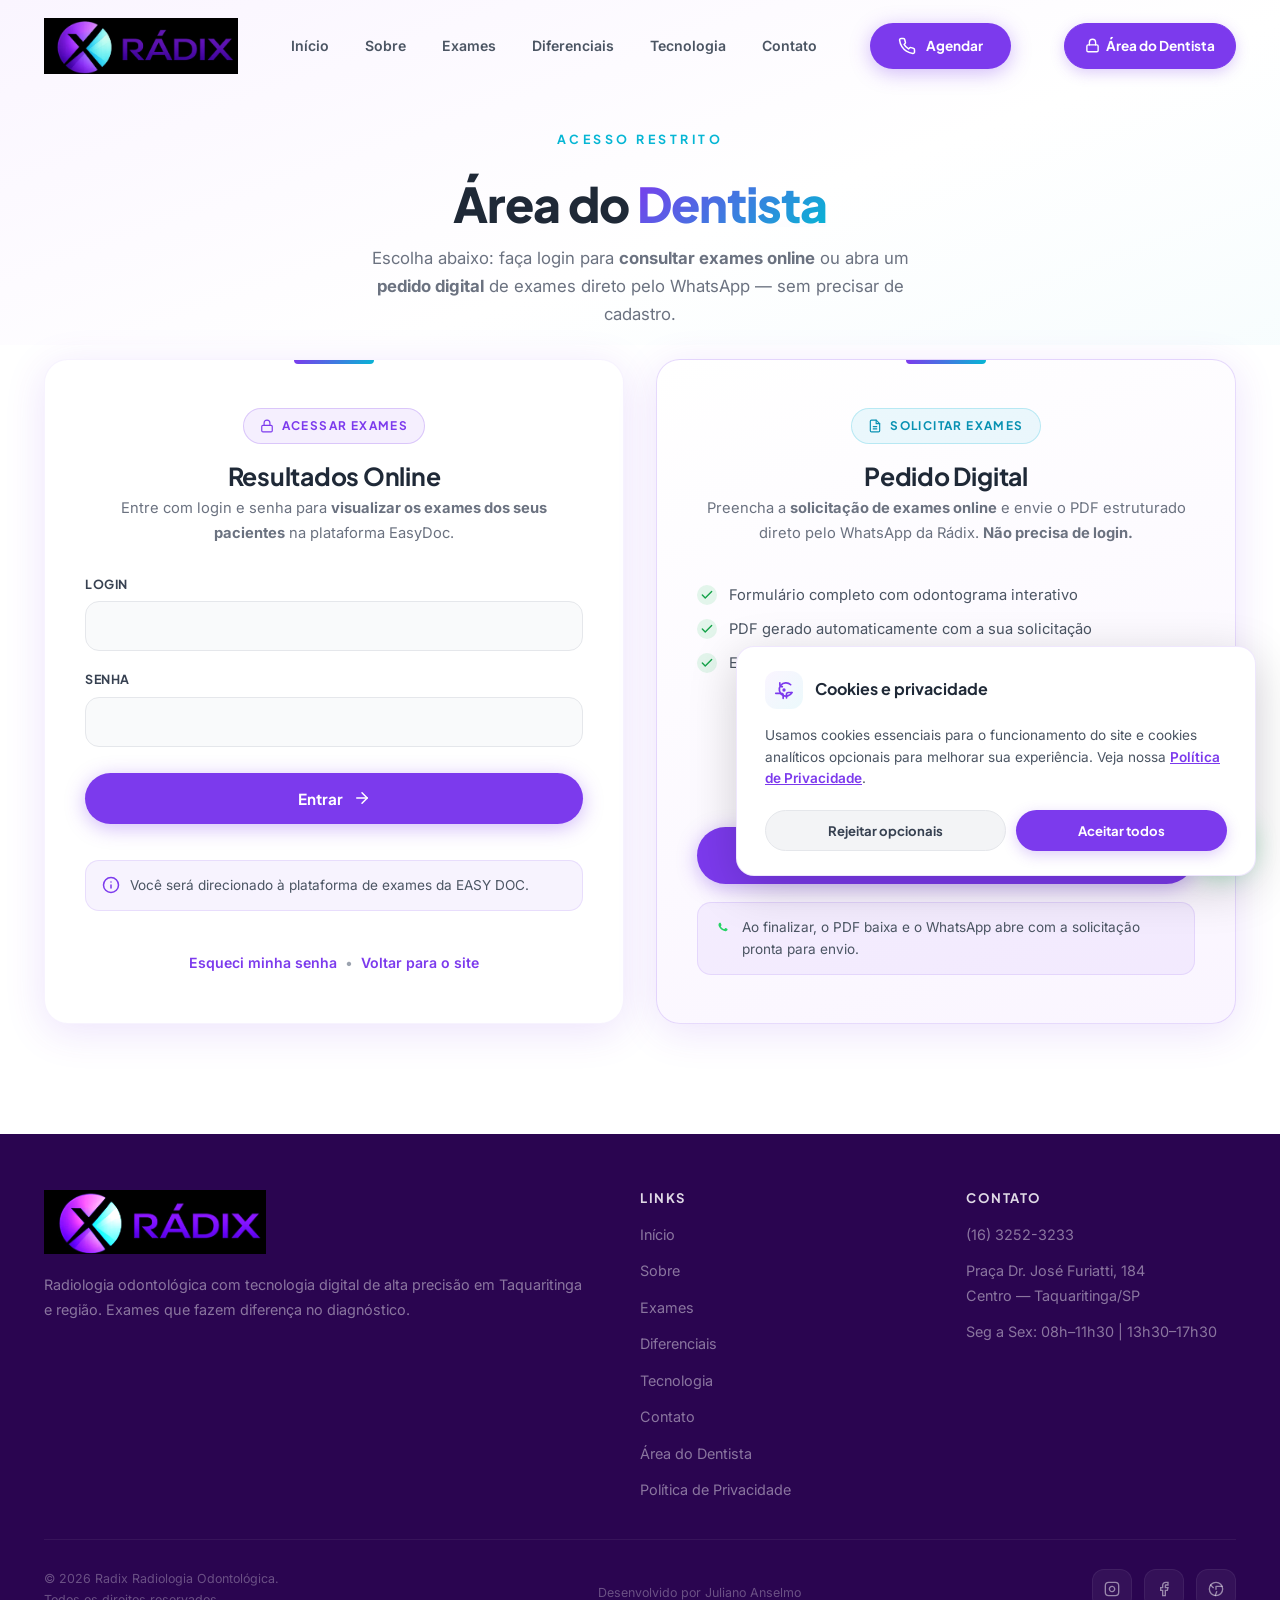
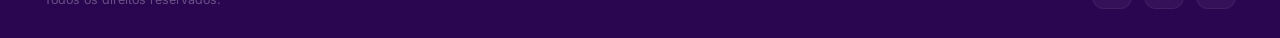
==== commit cf28c0bb: "feat: pedido digital de exames na área do dentista Formulário sem login que replica o pedido impress" ====
--- a/area-dentista/index.html
+++ b/area-dentista/index.html
@@ -22,9 +22,10 @@
     <meta property="og:image" content="https://radixradiologia.com.br/assets/img/logo.jpg">
 
     <!-- Favicon -->
-    <link rel="icon" type="image/svg+xml" href="../assets/img/favicon.svg">
-    <link rel="icon" type="image/jpeg" href="../assets/img/logo.jpg">
-    <link rel="apple-touch-icon" href="../assets/img/logo.jpg">
+    <link rel="icon" type="image/png" sizes="48x48" href="../assets/img/favicon-48.png">
+    <link rel="icon" type="image/png" sizes="96x96" href="../assets/img/favicon-96.png">
+    <link rel="icon" type="image/png" sizes="192x192" href="../assets/img/favicon-192.png">
+    <link rel="apple-touch-icon" sizes="180x180" href="../assets/img/apple-touch-icon.png">
 
     <!-- PWA -->
     <link rel="manifest" href="../manifest.json">
@@ -96,59 +97,102 @@
         <div class="da-hero-inner">
             <span class="section-label">Acesso Restrito</span>
             <h1>Área do <em class="grad-text">Dentista</em></h1>
-            <p class="da-hero-sub">Acesse os resultados dos exames dos seus pacientes diretamente pela nossa plataforma online.</p>
+            <p class="da-hero-sub">Escolha abaixo: faça login para <strong>consultar exames online</strong> ou abra um <strong>pedido digital</strong> de exames direto pelo WhatsApp — sem precisar de cadastro.</p>
         </div>
     </div>
 </section>
 
-<!-- ===== CARD DE LOGIN ===== -->
+<!-- ===== CARDS: LOGIN + PEDIDO DIGITAL ===== -->
 <section class="da-login-section" id="login">
     <div class="container">
-        <div class="da-card">
-            <img src="../assets/img/logo.jpg" alt="Radix Radiologia Odontológica" class="da-card-logo">
-            <h2 class="da-card-title">Acesso do Profissional</h2>
-            <p class="da-card-sub">Entre com seus dados para visualizar os exames.</p>
-
-            <form class="da-form"
-                  action="https://radix049574.easydocweb.com/resultados/login_php/"
-                  method="post"
-                  target="_self">
-                <div class="da-field">
-                    <label for="nome_usuario">Login</label>
-                    <input id="nome_usuario"
-                           name="nome_usuario"
-                           type="text"
-                           required
-                           autocomplete="username"
-                           autocapitalize="none"
-                           spellcheck="false">
-                </div>
-
-                <div class="da-field">
-                    <label for="senha">Senha</label>
-                    <input id="senha"
-                           name="senha"
-                           type="password"
-                           required
-                           autocomplete="current-password">
-                </div>
-
-                <button type="submit" name="Submit" value="Entrar" class="btn btn-primary da-submit">
-                    Entrar
+        <div class="da-login-grid">
+
+            <!-- CARD 1 — Acessar Exames (Login) -->
+            <div class="da-card da-card--login">
+                <div class="da-card-tag">
+                    <svg viewBox="0 0 24 24" fill="none" stroke="currentColor" stroke-width="2" stroke-linecap="round" stroke-linejoin="round"><rect x="3" y="11" width="18" height="11" rx="2"/><path d="M7 11V7a5 5 0 0110 0v4"/></svg>
+                    Acessar Exames
+                </div>
+                <h2 class="da-card-title">Resultados Online</h2>
+                <p class="da-card-sub">Entre com login e senha para <strong>visualizar os exames dos seus pacientes</strong> na plataforma EasyDoc.</p>
+
+                <form class="da-form"
+                      action="https://radix049574.easydocweb.com/resultados/login_php/"
+                      method="post"
+                      target="_self">
+                    <div class="da-field">
+                        <label for="nome_usuario">Login</label>
+                        <input id="nome_usuario"
+                               name="nome_usuario"
+                               type="text"
+                               required
+                               autocomplete="username"
+                               autocapitalize="none"
+                               spellcheck="false">
+                    </div>
+
+                    <div class="da-field">
+                        <label for="senha">Senha</label>
+                        <input id="senha"
+                               name="senha"
+                               type="password"
+                               required
+                               autocomplete="current-password">
+                    </div>
+
+                    <button type="submit" name="Submit" value="Entrar" class="btn btn-primary da-submit">
+                        Entrar
+                        <svg viewBox="0 0 24 24" fill="none" stroke="currentColor" stroke-width="2" stroke-linecap="round" stroke-linejoin="round"><line x1="5" y1="12" x2="19" y2="12"/><polyline points="12 5 19 12 12 19"/></svg>
+                    </button>
+
+                    <p class="da-notice">
+                        <svg viewBox="0 0 24 24" fill="none" stroke="currentColor" stroke-width="2" stroke-linecap="round" stroke-linejoin="round"><circle cx="12" cy="12" r="10"/><line x1="12" y1="16" x2="12" y2="12"/><line x1="12" y1="8" x2="12.01" y2="8"/></svg>
+                        Você será direcionado à plataforma de exames da EASY DOC.
+                    </p>
+
+                    <div class="da-links">
+                        <a href="https://radix049574.easydocweb.com/resultados/recuperar_senha/" rel="noopener">Esqueci minha senha</a>
+                        <span class="da-sep">•</span>
+                        <a href="../index.html">Voltar para o site</a>
+                    </div>
+                </form>
+            </div>
+
+            <!-- CARD 2 — Pedido Digital (sem login) -->
+            <div class="da-card da-card--pedido">
+                <div class="da-card-tag da-card-tag--t">
+                    <svg viewBox="0 0 24 24" fill="none" stroke="currentColor" stroke-width="2" stroke-linecap="round" stroke-linejoin="round"><path d="M14 2H6a2 2 0 00-2 2v16a2 2 0 002 2h12a2 2 0 002-2V8z"/><polyline points="14 2 14 8 20 8"/><line x1="9" y1="13" x2="15" y2="13"/><line x1="9" y1="17" x2="15" y2="17"/></svg>
+                    Solicitar Exames
+                </div>
+                <h2 class="da-card-title">Pedido Digital</h2>
+                <p class="da-card-sub">Preencha a <strong>solicitação de exames online</strong> e envie o PDF estruturado direto pelo WhatsApp da Rádix. <strong>Não precisa de login.</strong></p>
+
+                <ul class="da-feat-list">
+                    <li>
+                        <svg viewBox="0 0 24 24" fill="none" stroke="currentColor" stroke-width="2.4" stroke-linecap="round" stroke-linejoin="round"><polyline points="20 6 9 17 4 12"/></svg>
+                        Formulário completo com odontograma interativo
+                    </li>
+                    <li>
+                        <svg viewBox="0 0 24 24" fill="none" stroke="currentColor" stroke-width="2.4" stroke-linecap="round" stroke-linejoin="round"><polyline points="20 6 9 17 4 12"/></svg>
+                        PDF gerado automaticamente com a sua solicitação
+                    </li>
+                    <li>
+                        <svg viewBox="0 0 24 24" fill="none" stroke="currentColor" stroke-width="2.4" stroke-linecap="round" stroke-linejoin="round"><polyline points="20 6 9 17 4 12"/></svg>
+                        Envio direto pelo WhatsApp oficial
+                    </li>
+                </ul>
+
+                <a href="pedido-digital.html" class="btn btn-primary da-submit">
+                    Iniciar pedido
                     <svg viewBox="0 0 24 24" fill="none" stroke="currentColor" stroke-width="2" stroke-linecap="round" stroke-linejoin="round"><line x1="5" y1="12" x2="19" y2="12"/><polyline points="12 5 19 12 12 19"/></svg>
-                </button>
-
-                <p class="da-notice">
-                    <svg viewBox="0 0 24 24" fill="none" stroke="currentColor" stroke-width="2" stroke-linecap="round" stroke-linejoin="round"><circle cx="12" cy="12" r="10"/><line x1="12" y1="16" x2="12" y2="12"/><line x1="12" y1="8" x2="12.01" y2="8"/></svg>
-                    Após entrar, você será direcionado à plataforma de exames online da EASY DOC.
+                </a>
+
+                <p class="da-notice da-notice--wa">
+                    <svg viewBox="0 0 24 24" fill="currentColor"><path d="M17.472 14.382c-.297-.149-1.758-.867-2.03-.967-.273-.099-.471-.148-.67.15-.197.297-.767.966-.94 1.164-.173.199-.347.223-.644.075-.297-.15-1.255-.463-2.39-1.475-.883-.788-1.48-1.761-1.653-2.059-.173-.297-.018-.458.13-.606.134-.133.298-.347.446-.52.149-.174.198-.298.298-.497.099-.198.05-.371-.025-.52-.075-.149-.669-1.612-.916-2.207-.242-.579-.487-.5-.669-.51-.173-.008-.371-.01-.57-.01-.198 0-.52.074-.792.372-.272.297-1.04 1.016-1.04 2.479 0 1.462 1.065 2.875 1.213 3.074.149.198 2.096 3.2 5.077 4.487.709.306 1.262.489 1.694.625.712.227 1.36.195 1.871.118.571-.085 1.758-.719 2.006-1.413.248-.694.248-1.289.173-1.413-.074-.124-.272-.198-.57-.347"/></svg>
+                    Ao finalizar, o PDF baixa e o WhatsApp abre com a solicitação pronta para envio.
                 </p>
-
-                <div class="da-links">
-                    <a href="https://radix049574.easydocweb.com/resultados/recuperar_senha/" rel="noopener">Esqueci minha senha</a>
-                    <span class="da-sep">•</span>
-                    <a href="../index.html">Voltar para o site</a>
-                </div>
-            </form>
+            </div>
+
         </div>
     </div>
 </section>
--- a/assets/site.css
+++ b/assets/site.css
@@ -627,6 +627,196 @@
 .shimmer::after{content:'';position:absolute;top:0;left:-100%;width:60%;height:100%;background:linear-gradient(90deg,transparent,rgba(255,255,255,.12),transparent);animation:shimmerPass 5s ease-in-out infinite}
 @keyframes shimmerPass{0%,100%{left:-100%}50%{left:150%}}
 
+/* ===== CONV&Ecirc;NIOS ===== */
+.conv{background:linear-gradient(180deg,#fff 0%,var(--p0) 100%)}
+.conv-grid{display:grid;grid-template-columns:repeat(3,1fr);gap:20px;max-width:900px;margin:0 auto}
+.conv-card{position:relative;display:flex;flex-direction:column;align-items:center;justify-content:center;gap:14px;padding:32px 20px;background:#fff;border:1.5px solid rgba(124,58,237,.12);border-radius:20px;box-shadow:0 4px 20px rgba(124,58,237,.06);transition:all .35s var(--ease);overflow:hidden}
+.conv-card::before{content:'';position:absolute;inset:0;background:var(--grad);opacity:0;transition:opacity .35s var(--ease);z-index:0}
+.conv-card>*{position:relative;z-index:1}
+.conv-card:hover{transform:translateY(-6px);box-shadow:0 16px 40px rgba(124,58,237,.22);border-color:transparent}
+.conv-card:hover::before{opacity:1}
+.conv-card:hover .conv-name{color:#fff}
+.conv-card:hover .conv-badge{background:rgba(255,255,255,.2);color:#fff;border-color:rgba(255,255,255,.35)}
+.conv-badge{display:inline-flex;align-items:center;justify-content:center;width:48px;height:48px;border-radius:50%;background:rgba(124,58,237,.08);border:1.5px solid rgba(124,58,237,.2);color:var(--p7);transition:all .35s var(--ease)}
+.conv-badge svg{width:22px;height:22px}
+.conv-name{font-family:'Plus Jakarta Sans',sans-serif;font-size:1.2rem;font-weight:700;color:var(--p9);letter-spacing:-.2px;transition:color .35s var(--ease)}
+.conv-note{text-align:center;margin-top:32px;font-size:.95rem;color:var(--p8)}
+.conv-note a{color:var(--p7);font-weight:700;text-decoration:none}
+.conv-note a:hover{text-decoration:underline}
+@media(max-width:640px){
+    .conv-grid{grid-template-columns:1fr;gap:14px;max-width:420px}
+    .conv-card{flex-direction:row;justify-content:flex-start;padding:20px 24px;gap:18px}
+}
+
+/* ===== AREA DO DENTISTA - SPLIT (Login + Pedido Digital) ===== */
+.da-login-grid{display:grid;gap:28px;align-items:stretch;max-width:960px;margin:0 auto}
+@media(min-width:900px){.da-login-grid{grid-template-columns:1fr 1fr;gap:32px;max-width:none}}
+.da-login-grid .da-card{max-width:none;margin:0;display:flex;flex-direction:column;height:100%}
+.da-card--pedido{background:linear-gradient(160deg,#fff 0%,var(--p0) 100%);border-color:rgba(124,58,237,.18)}
+.da-card--pedido::before{background:linear-gradient(90deg,var(--p7),var(--t5))}
+.da-card-tag{display:inline-flex;align-self:center;align-items:center;gap:8px;padding:7px 16px;border-radius:30px;background:rgba(124,58,237,.08);border:1.5px solid rgba(124,58,237,.22);color:var(--p7);font-family:'Plus Jakarta Sans',sans-serif;font-size:.74rem;font-weight:700;text-transform:uppercase;letter-spacing:1.4px;margin-bottom:18px}
+.da-card-tag svg{width:14px;height:14px;flex-shrink:0}
+.da-card-tag--t{background:rgba(6,182,212,.08);border-color:rgba(6,182,212,.22);color:var(--t6)}
+.da-card .da-card-title{font-size:1.55rem}
+.da-feat-list{list-style:none;padding:0;margin:10px 0 26px;display:flex;flex-direction:column;gap:12px}
+.da-feat-list li{display:flex;align-items:flex-start;gap:12px;font-size:.92rem;color:var(--g6);line-height:1.5}
+.da-feat-list li svg{width:20px;height:20px;flex-shrink:0;padding:3px;border-radius:50%;background:rgba(34,197,94,.12);color:#16a34a;margin-top:1px}
+.da-card--pedido .da-submit{margin-top:auto}
+.da-notice--wa svg{color:#25D366;fill:#25D366;stroke:none}
+
+/* ===== PEDIDO DIGITAL (formulário) ===== */
+.pd-page{padding:110px 0 70px;background:linear-gradient(180deg,var(--p0) 0%,#fff 220px)}
+@media(min-width:768px){.pd-page{padding:135px 0 90px}}
+.pd-page .container{max-width:920px}
+.pd-intro{text-align:center;margin-bottom:44px}
+.pd-intro h1{margin:14px 0 16px;font-size:clamp(1.75rem,4.8vw,2.6rem)}
+.pd-intro h1 em{font-style:normal;position:relative;display:inline-block}
+.pd-intro h1 em::after{content:'';position:absolute;bottom:4px;left:0;width:100%;height:8px;background:linear-gradient(90deg,var(--t4),var(--p4));opacity:.25;border-radius:4px;z-index:-1}
+.pd-intro p{font-size:1.02rem;color:var(--g5);max-width:640px;margin:0 auto;line-height:1.7}
+.pd-intro .section-label{margin-bottom:8px}
+
+.pd-section{background:#fff;border-radius:var(--rl);box-shadow:var(--sh-md);border:1px solid rgba(124,58,237,.08);padding:26px 18px;margin-bottom:24px;scroll-margin-top:110px;animation:fadeUp .6s var(--ease) both}
+@media(min-width:640px){.pd-section{padding:40px 38px;margin-bottom:32px}}
+@media(max-width:420px){.pd-section{padding:22px 14px;border-radius:18px}}
+.pd-section-head{display:flex;align-items:center;gap:12px;margin-bottom:22px;padding-bottom:16px;border-bottom:1px solid rgba(124,58,237,.1)}
+@media(min-width:640px){.pd-section-head{gap:14px;margin-bottom:28px;padding-bottom:18px}}
+.pd-section-num{width:34px;height:34px;flex-shrink:0;border-radius:50%;background:var(--grad);color:#fff;display:flex;align-items:center;justify-content:center;font-family:'Plus Jakarta Sans',sans-serif;font-weight:800;font-size:.9rem;box-shadow:0 4px 14px rgba(124,58,237,.32)}
+@media(min-width:640px){.pd-section-num{width:38px;height:38px;font-size:.95rem}}
+.pd-section h2{font-family:'Plus Jakarta Sans',sans-serif;font-size:1.08rem;font-weight:700;color:var(--p9);margin:0;line-height:1.25}
+@media(min-width:640px){.pd-section h2{font-size:1.35rem}}
+.pd-section h3{font-family:'Plus Jakarta Sans',sans-serif;font-size:.78rem;font-weight:700;color:var(--p7);text-transform:uppercase;letter-spacing:1.6px;margin:42px 0 18px;display:flex;align-items:center;gap:10px}
+.pd-section h3::before{content:'';width:24px;height:2px;background:var(--grad);border-radius:2px;flex-shrink:0}
+.pd-section h3:first-of-type{margin-top:0}
+
+.pd-grid{display:grid;gap:18px}
+@media(min-width:640px){.pd-grid-2{grid-template-columns:1fr 1fr;gap:20px}}
+@media(min-width:640px){.pd-grid-3{grid-template-columns:repeat(3,1fr);gap:18px}}
+
+.pd-field{display:flex;flex-direction:column;gap:8px}
+.pd-field label{font-family:'Plus Jakarta Sans',sans-serif;font-size:.76rem;font-weight:700;color:var(--g7);text-transform:uppercase;letter-spacing:.6px}
+.pd-field label .pd-req{color:#dc2626;margin-left:2px}
+.pd-field input,.pd-field textarea{width:100%;padding:13px 15px;font-size:.96rem;font-family:'Inter',system-ui,sans-serif;color:var(--g7);background:#F9FAFB;border:1.5px solid #E5E7EB;border-radius:var(--r);transition:all .25s var(--ease);-webkit-appearance:none;appearance:none;resize:vertical}
+.pd-field textarea{min-height:88px;line-height:1.55}
+.pd-field input:hover,.pd-field textarea:hover{border-color:#D1D5DB;background:#fff}
+.pd-field input:focus,.pd-field textarea:focus{outline:none;border-color:var(--p7);background:#fff;box-shadow:0 0 0 4px rgba(124,58,237,.12)}
+
+/* Checkbox / radio custom */
+.pd-check{display:flex;align-items:flex-start;gap:12px;padding:14px 14px;border:1.5px solid #E5E7EB;border-radius:14px;background:#FAFAFB;cursor:pointer;transition:all .25s var(--ease);line-height:1.45;font-size:.93rem;color:var(--g7);position:relative}
+.pd-check:hover{border-color:var(--p4);background:var(--p0);transform:translateY(-1px)}
+.pd-check input{flex-shrink:0;width:19px;height:19px;margin-top:1px;accent-color:var(--p7);cursor:pointer}
+.pd-check input:checked + .pd-check-text{color:var(--p9);font-weight:600}
+.pd-check:has(input:checked){border-color:var(--p7);background:var(--p0);box-shadow:0 0 0 2px rgba(124,58,237,.1),0 4px 14px -4px rgba(124,58,237,.22)}
+.pd-check-sub{display:block;font-size:.82rem;color:var(--g5);font-weight:400;margin-top:3px;line-height:1.5}
+.pd-check:has(input:checked) .pd-check-sub{color:var(--g6)}
+.pd-check-text{flex:1;min-width:0}
+
+.pd-checks{display:grid;gap:12px;margin-bottom:6px}
+.pd-checks + h3{margin-top:38px}
+.pd-inline-input + h3{margin-top:30px}
+@media(min-width:520px){.pd-checks-2{grid-template-columns:1fr 1fr;gap:12px}}
+@media(min-width:720px){.pd-checks-3{grid-template-columns:repeat(3,1fr);gap:12px}}
+
+.pd-radio-row{display:flex;flex-wrap:wrap;gap:12px;margin:0 0 22px}
+.pd-radio-row + h3{margin-top:24px}
+.pd-radio{display:inline-flex;align-items:center;gap:10px;padding:10px 20px;border:1.5px solid #E5E7EB;border-radius:30px;background:#FAFAFB;cursor:pointer;font-size:.9rem;font-weight:600;color:var(--g7);transition:all .25s var(--ease)}
+.pd-radio:hover{border-color:var(--p4);transform:translateY(-1px)}
+.pd-radio input{accent-color:var(--p7);cursor:pointer;width:16px;height:16px}
+.pd-radio:has(input:checked){border-color:var(--p7);background:var(--p0);color:var(--p9);box-shadow:0 2px 10px rgba(124,58,237,.15)}
+
+.pd-inline-input{margin-top:10px;display:none;animation:fadeUp .3s var(--ease) both}
+.pd-check:has(input:checked) ~ .pd-inline-input,.pd-check.has-inline:has(input:checked) + .pd-inline-input{display:block}
+.pd-inline-input input{width:100%;padding:11px 13px;font-size:.9rem;background:#fff;border:1.5px solid var(--p4);border-radius:10px}
+.pd-inline-input input:focus{outline:none;border-color:var(--p7);box-shadow:0 0 0 3px rgba(124,58,237,.12)}
+
+/* Odontograma */
+.pd-odonto-wrap{position:relative;margin:18px 0 10px;padding:18px 10px 16px;background:
+    radial-gradient(ellipse 80% 60% at 50% 40%,rgba(124,58,237,.05),transparent 70%),
+    linear-gradient(180deg,#fff,var(--p0));
+    border:1px solid rgba(124,58,237,.18);border-radius:var(--rl);box-shadow:inset 0 1px 0 rgba(255,255,255,.6),0 4px 24px -10px rgba(124,58,237,.1)}
+@media(min-width:640px){.pd-odonto-wrap{padding:26px 22px 22px}}
+.pd-odonto-hint{display:flex;align-items:center;justify-content:center;gap:8px;margin:0 0 16px;padding:10px 14px;background:rgba(124,58,237,.06);border:1px dashed rgba(124,58,237,.28);border-radius:30px;font-size:.82rem;color:var(--p8);line-height:1.4;text-align:center}
+.pd-odonto-hint svg{width:16px;height:16px;color:var(--p7);flex-shrink:0}
+.pd-odonto-hint strong{color:var(--p9);font-weight:700}
+
+.pd-odonto-tools{display:flex;flex-wrap:wrap;justify-content:center;gap:7px;margin-bottom:16px}
+@media(min-width:640px){.pd-odonto-tools{gap:8px;margin-bottom:18px}}
+.pd-odonto-preset{display:inline-flex;align-items:center;gap:6px;padding:7px 13px;border:1.5px solid rgba(124,58,237,.22);border-radius:22px;background:#fff;color:var(--p7);font-family:'Plus Jakarta Sans',sans-serif;font-size:.76rem;font-weight:700;cursor:pointer;transition:all .22s var(--ease);white-space:nowrap}
+@media(min-width:640px){.pd-odonto-preset{padding:8px 16px;font-size:.8rem}}
+.pd-odonto-preset:hover{background:var(--p7);color:#fff;border-color:var(--p7);transform:translateY(-2px);box-shadow:0 6px 16px -4px rgba(124,58,237,.4)}
+.pd-odonto-preset:active{transform:translateY(0) scale(.97)}
+.pd-odonto-preset.is-active{background:var(--p7);color:#fff;border-color:var(--p7);box-shadow:0 4px 14px -4px rgba(124,58,237,.5)}
+
+.pd-odonto-wrap[data-wrap-overflow]{overflow-x:auto}
+.pd-odonto-scroll{max-width:100%;overflow-x:auto;-webkit-overflow-scrolling:touch;padding-bottom:6px;margin:0 -4px;scrollbar-width:thin;scrollbar-color:rgba(124,58,237,.3) transparent}
+.pd-odonto-scroll::-webkit-scrollbar{height:6px}
+.pd-odonto-scroll::-webkit-scrollbar-thumb{background:rgba(124,58,237,.3);border-radius:3px}
+.pd-odonto-head{display:flex;justify-content:space-between;align-items:center;max-width:640px;margin:0 auto 10px;padding:0 10px;font-family:'Plus Jakarta Sans',sans-serif;font-size:.68rem;font-weight:700;color:var(--g5);text-transform:uppercase;letter-spacing:1.8px}
+.pd-odonto-head span{flex:1}
+.pd-odonto-head span:last-child{text-align:right}
+.pd-odonto-head .pd-odonto-mid{flex:0;text-align:center;font-size:.66rem;color:var(--p7);padding:0 14px;line-height:1.25}
+@media(max-width:560px){.pd-odonto-head{font-size:.6rem;letter-spacing:1.2px;padding:0 6px}.pd-odonto-head .pd-odonto-mid{padding:0 8px;font-size:.58rem}}
+.pd-odonto{width:100%;max-width:640px;min-width:560px;margin:0 auto;display:block;height:auto;overflow:visible}
+@media(max-width:560px){.pd-odonto{min-width:520px}}
+.pd-odonto .pd-mid-line{stroke:rgba(124,58,237,.15);stroke-width:1;stroke-dasharray:3 4}
+.pd-odonto .tooth{cursor:pointer;transform-box:fill-box;transform-origin:center;transition:transform .3s cubic-bezier(.34,1.56,.64,1);animation:toothIn .5s cubic-bezier(.34,1.56,.64,1) both;animation-delay:calc(var(--i,0) * 14ms)}
+.pd-odonto .tooth circle{fill:#fff;stroke:#D1D5DB;stroke-width:1.5;transition:fill .2s var(--ease),stroke .2s var(--ease),stroke-width .2s var(--ease);filter:drop-shadow(0 1px 2px rgba(0,0,0,.04))}
+.pd-odonto .tooth text.tnum{font-family:'Plus Jakarta Sans',sans-serif;font-size:10px;font-weight:700;fill:var(--g5);text-anchor:middle;dominant-baseline:central;pointer-events:none;transition:fill .2s var(--ease)}
+.pd-odonto .tooth .halo{fill:var(--p7);opacity:0;transform-box:fill-box;transform-origin:center;pointer-events:none}
+.pd-odonto .tooth:hover{transform:translateY(-3px) scale(1.08)}
+.pd-odonto .tooth:hover circle{stroke:var(--p7);stroke-width:2;fill:var(--p0)}
+.pd-odonto .tooth:hover text.tnum{fill:var(--p7)}
+.pd-odonto .tooth.tooth--selected{animation:toothPop .45s cubic-bezier(.34,1.56,.64,1)}
+.pd-odonto .tooth.tooth--selected circle{fill:var(--p7);stroke:var(--p9);stroke-width:2;filter:drop-shadow(0 3px 8px rgba(124,58,237,.45))}
+.pd-odonto .tooth.tooth--selected text.tnum{fill:#fff}
+.pd-odonto .tooth.tooth--selected .halo{animation:toothHalo .6s ease-out}
+.pd-odonto .tooth:focus{outline:none}
+.pd-odonto .tooth:focus-visible circle{stroke:var(--t5);stroke-width:2.5}
+
+@keyframes toothIn{0%{opacity:0;transform:scale(.4) translateY(10px)}100%{opacity:1;transform:scale(1) translateY(0)}}
+@keyframes toothPop{0%{transform:scale(1)}40%{transform:scale(1.28)}70%{transform:scale(.94)}100%{transform:scale(1)}}
+@keyframes toothHalo{0%{opacity:.4;transform:scale(1)}100%{opacity:0;transform:scale(2.4)}}
+
+.pd-odonto-foot{display:flex;flex-wrap:wrap;justify-content:space-between;align-items:center;gap:10px;max-width:640px;margin:14px auto 0;padding:0 4px}
+@media(max-width:420px){.pd-odonto-foot{flex-direction:column;align-items:stretch}.pd-odonto-foot .pd-odonto-clear{justify-content:center}}
+.pd-odonto-legend{font-size:.85rem;color:var(--g5);display:inline-flex;align-items:center;gap:6px}
+.pd-odonto-legend strong{color:var(--p7);font-weight:700;font-size:1rem;background:var(--p0);padding:2px 10px;border-radius:20px;border:1px solid rgba(124,58,237,.18);min-width:32px;text-align:center;display:inline-block}
+.pd-odonto-clear{display:inline-flex;align-items:center;gap:6px;padding:7px 14px;border:1.5px solid #E5E7EB;border-radius:20px;background:#fff;color:var(--g6);font-family:'Plus Jakarta Sans',sans-serif;font-size:.78rem;font-weight:700;cursor:pointer;transition:all .2s var(--ease)}
+.pd-odonto-clear:hover{border-color:#dc2626;color:#dc2626;background:rgba(220,38,38,.04)}
+.pd-odonto-clear:disabled{opacity:.4;cursor:not-allowed}
+.pd-odonto-clear:disabled:hover{border-color:#E5E7EB;color:var(--g6);background:#fff}
+.pd-odonto-clear svg{width:12px;height:12px}
+
+.pd-odonto-chips{display:flex;flex-wrap:wrap;gap:6px;max-width:640px;margin:14px auto 0;padding:0 2px;min-height:0;transition:min-height .2s var(--ease)}
+.pd-odonto-chips:not(:empty){margin-top:16px;padding-top:14px;border-top:1px dashed rgba(124,58,237,.18)}
+.pd-odonto-chip{display:inline-flex;align-items:center;gap:4px;padding:4px 4px 4px 10px;background:var(--p7);color:#fff;border:none;border-radius:16px;font-family:'Plus Jakarta Sans',sans-serif;font-size:.78rem;font-weight:700;cursor:pointer;transition:all .18s var(--ease);animation:chipIn .3s cubic-bezier(.34,1.56,.64,1) both;line-height:1}
+.pd-odonto-chip::after{content:"×";display:inline-flex;align-items:center;justify-content:center;width:18px;height:18px;border-radius:50%;background:rgba(255,255,255,.22);font-size:1rem;font-weight:700;line-height:1;transition:background .18s var(--ease)}
+.pd-odonto-chip:hover{background:var(--p9);transform:translateY(-1px);box-shadow:0 4px 10px -2px rgba(124,58,237,.45)}
+.pd-odonto-chip:hover::after{background:rgba(255,255,255,.35)}
+@keyframes chipIn{0%{opacity:0;transform:scale(.6)}100%{opacity:1;transform:scale(1)}}
+
+/* Ações finais */
+.pd-actions{position:sticky;bottom:0;background:rgba(255,255,255,.96);backdrop-filter:blur(14px);-webkit-backdrop-filter:blur(14px);border-top:1px solid rgba(124,58,237,.12);padding:16px 18px;margin:26px -18px -26px;display:flex;flex-direction:column;gap:12px;border-radius:0 0 var(--rl) var(--rl);z-index:2}
+@media(min-width:640px){.pd-actions{flex-direction:row;justify-content:space-between;align-items:center;margin:36px -38px -40px;padding:20px 38px}}
+@media(max-width:420px){.pd-actions{margin:22px -14px -22px;padding:14px 14px}}
+.pd-actions-info{font-size:.85rem;color:var(--g5);line-height:1.45}
+.pd-actions-info strong{color:var(--p7)}
+.pd-actions-btns{display:flex;flex-wrap:wrap;gap:10px;width:100%}
+@media(min-width:640px){.pd-actions-btns{width:auto}}
+.pd-actions-btns .btn{flex:1 1 140px;justify-content:center;text-align:center}
+@media(min-width:640px){.pd-actions-btns .btn{flex:0 0 auto}}
+.pd-actions .btn{padding:14px 22px;font-size:.9rem}
+.pd-actions .btn:disabled{opacity:.5;cursor:not-allowed;transform:none;box-shadow:none}
+.pd-actions .btn:disabled:hover{background:var(--p7);transform:none}
+
+.pd-feedback{margin-top:16px;padding:14px 18px;border-radius:var(--r);font-size:.92rem;line-height:1.55;display:none;animation:fadeUp .35s var(--ease) both}
+.pd-feedback.pd-feedback--ok{display:block;background:rgba(34,197,94,.1);border:1px solid rgba(34,197,94,.25);color:#15803d}
+.pd-feedback.pd-feedback--err{display:block;background:rgba(220,38,38,.08);border:1px solid rgba(220,38,38,.2);color:#b91c1c}
+
+@media(prefers-reduced-motion:reduce){
+    .pd-odonto .tooth,.pd-odonto .tooth.tooth--selected,.pd-odonto .tooth.tooth--selected .halo{animation:none}
+    .pd-odonto .tooth:hover{transform:none}
+}
+
 /* ===== REDUCED MOTION ===== */
 @media(prefers-reduced-motion:reduce){
     *,*::before,*::after{animation-duration:.01ms!important;animation-iteration-count:1!important;transition-duration:.01ms!important}
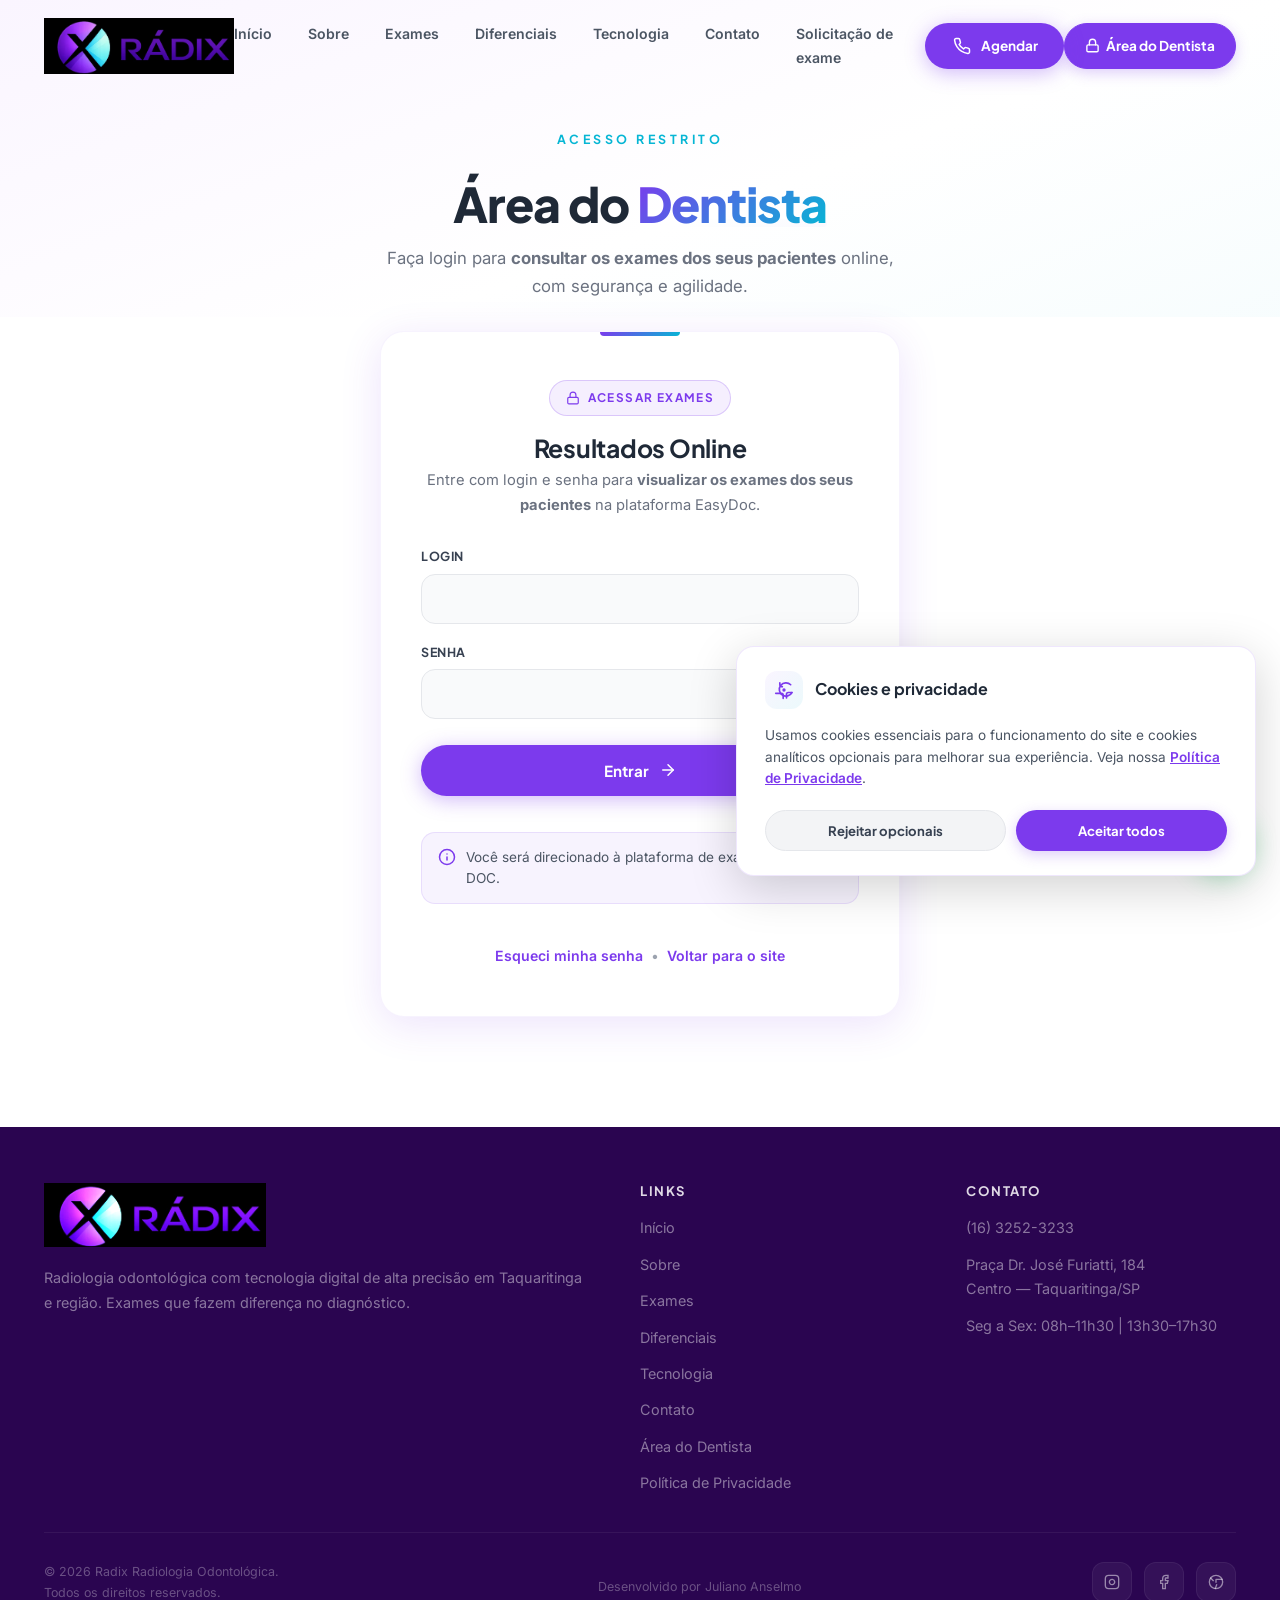
==== commit f779d990: "feat: solicitação de exame como item próprio da navbar - novo link "Solicitação de exame" na navbar " ====
--- a/area-dentista/index.html
+++ b/area-dentista/index.html
@@ -58,6 +58,7 @@
             <a href="../index.html#diferenciais">Diferenciais</a>
             <a href="../index.html#tecnologia">Tecnologia</a>
             <a href="../index.html#contato">Contato</a>
+            <a href="pedido-digital.html">Solicitação de exame</a>
         </nav>
         <a href="https://wa.me/551632523233?text=Ol%C3%A1%2C%20gostaria%20de%20agendar%20um%20exame." class="btn btn-primary h-cta" target="_blank" rel="noopener">
             <svg viewBox="0 0 24 24" fill="none" stroke="currentColor" stroke-width="2" stroke-linecap="round" stroke-linejoin="round"><path d="M22 16.92v3a2 2 0 01-2.18 2 19.79 19.79 0 01-8.63-3.07 19.5 19.5 0 01-6-6 19.79 19.79 0 01-3.07-8.67A2 2 0 014.11 2h3a2 2 0 012 1.72c.127.96.361 1.903.7 2.81a2 2 0 01-.45 2.11L8.09 9.91a16 16 0 006 6l1.27-1.27a2 2 0 012.11-.45c.907.339 1.85.573 2.81.7A2 2 0 0122 16.92z"/></svg>
@@ -79,6 +80,7 @@
     <a href="../index.html#diferenciais">Diferenciais</a>
     <a href="../index.html#tecnologia">Tecnologia</a>
     <a href="../index.html#contato">Contato</a>
+    <a href="pedido-digital.html">Solicitação de exame</a>
     <a href="index.html" class="nav-cta active">
         <svg viewBox="0 0 24 24" fill="none" stroke="currentColor" stroke-width="2.2" stroke-linecap="round" stroke-linejoin="round"><rect x="3" y="11" width="18" height="11" rx="2"/><path d="M7 11V7a5 5 0 0110 0v4"/></svg>
         Área do Dentista
@@ -97,15 +99,15 @@
         <div class="da-hero-inner">
             <span class="section-label">Acesso Restrito</span>
             <h1>Área do <em class="grad-text">Dentista</em></h1>
-            <p class="da-hero-sub">Escolha abaixo: faça login para <strong>consultar exames online</strong> ou abra um <strong>pedido digital</strong> de exames direto pelo WhatsApp — sem precisar de cadastro.</p>
+            <p class="da-hero-sub">Faça login para <strong>consultar os exames dos seus pacientes</strong> online, com segurança e agilidade.</p>
         </div>
     </div>
 </section>
 
-<!-- ===== CARDS: LOGIN + PEDIDO DIGITAL ===== -->
+<!-- ===== CARD: LOGIN ===== -->
 <section class="da-login-section" id="login">
     <div class="container">
-        <div class="da-login-grid">
+        <div class="da-login-grid" style="grid-template-columns:1fr;max-width:520px">
 
             <!-- CARD 1 — Acessar Exames (Login) -->
             <div class="da-card da-card--login">
@@ -158,41 +160,6 @@
                 </form>
             </div>
 
-            <!-- CARD 2 — Pedido Digital (sem login) -->
-            <div class="da-card da-card--pedido">
-                <div class="da-card-tag da-card-tag--t">
-                    <svg viewBox="0 0 24 24" fill="none" stroke="currentColor" stroke-width="2" stroke-linecap="round" stroke-linejoin="round"><path d="M14 2H6a2 2 0 00-2 2v16a2 2 0 002 2h12a2 2 0 002-2V8z"/><polyline points="14 2 14 8 20 8"/><line x1="9" y1="13" x2="15" y2="13"/><line x1="9" y1="17" x2="15" y2="17"/></svg>
-                    Solicitar Exames
-                </div>
-                <h2 class="da-card-title">Pedido Digital</h2>
-                <p class="da-card-sub">Preencha a <strong>solicitação de exames online</strong> e envie o PDF estruturado direto pelo WhatsApp da Rádix. <strong>Não precisa de login.</strong></p>
-
-                <ul class="da-feat-list">
-                    <li>
-                        <svg viewBox="0 0 24 24" fill="none" stroke="currentColor" stroke-width="2.4" stroke-linecap="round" stroke-linejoin="round"><polyline points="20 6 9 17 4 12"/></svg>
-                        Formulário completo com odontograma interativo
-                    </li>
-                    <li>
-                        <svg viewBox="0 0 24 24" fill="none" stroke="currentColor" stroke-width="2.4" stroke-linecap="round" stroke-linejoin="round"><polyline points="20 6 9 17 4 12"/></svg>
-                        PDF gerado automaticamente com a sua solicitação
-                    </li>
-                    <li>
-                        <svg viewBox="0 0 24 24" fill="none" stroke="currentColor" stroke-width="2.4" stroke-linecap="round" stroke-linejoin="round"><polyline points="20 6 9 17 4 12"/></svg>
-                        Envio direto pelo WhatsApp oficial
-                    </li>
-                </ul>
-
-                <a href="pedido-digital.html" class="btn btn-primary da-submit">
-                    Iniciar pedido
-                    <svg viewBox="0 0 24 24" fill="none" stroke="currentColor" stroke-width="2" stroke-linecap="round" stroke-linejoin="round"><line x1="5" y1="12" x2="19" y2="12"/><polyline points="12 5 19 12 12 19"/></svg>
-                </a>
-
-                <p class="da-notice da-notice--wa">
-                    <svg viewBox="0 0 24 24" fill="currentColor"><path d="M17.472 14.382c-.297-.149-1.758-.867-2.03-.967-.273-.099-.471-.148-.67.15-.197.297-.767.966-.94 1.164-.173.199-.347.223-.644.075-.297-.15-1.255-.463-2.39-1.475-.883-.788-1.48-1.761-1.653-2.059-.173-.297-.018-.458.13-.606.134-.133.298-.347.446-.52.149-.174.198-.298.298-.497.099-.198.05-.371-.025-.52-.075-.149-.669-1.612-.916-2.207-.242-.579-.487-.5-.669-.51-.173-.008-.371-.01-.57-.01-.198 0-.52.074-.792.372-.272.297-1.04 1.016-1.04 2.479 0 1.462 1.065 2.875 1.213 3.074.149.198 2.096 3.2 5.077 4.487.709.306 1.262.489 1.694.625.712.227 1.36.195 1.871.118.571-.085 1.758-.719 2.006-1.413.248-.694.248-1.289.173-1.413-.074-.124-.272-.198-.57-.347"/></svg>
-                    Ao finalizar, o PDF baixa e o WhatsApp abre com a solicitação pronta para envio.
-                </p>
-            </div>
-
         </div>
     </div>
 </section>
--- a/assets/site.css
+++ b/assets/site.css
@@ -808,7 +808,7 @@
 .pd-actions .btn:disabled{opacity:.5;cursor:not-allowed;transform:none;box-shadow:none}
 .pd-actions .btn:disabled:hover{background:var(--p7);transform:none}
 
-.pd-feedback{margin-top:16px;padding:14px 18px;border-radius:var(--r);font-size:.92rem;line-height:1.55;display:none;animation:fadeUp .35s var(--ease) both}
+.pd-feedback{margin:20px 0 0;padding:14px 18px;border-radius:var(--r);font-size:.92rem;line-height:1.55;display:none;animation:fadeUp .35s var(--ease) both}
 .pd-feedback.pd-feedback--ok{display:block;background:rgba(34,197,94,.1);border:1px solid rgba(34,197,94,.25);color:#15803d}
 .pd-feedback.pd-feedback--err{display:block;background:rgba(220,38,38,.08);border:1px solid rgba(220,38,38,.2);color:#b91c1c}
 
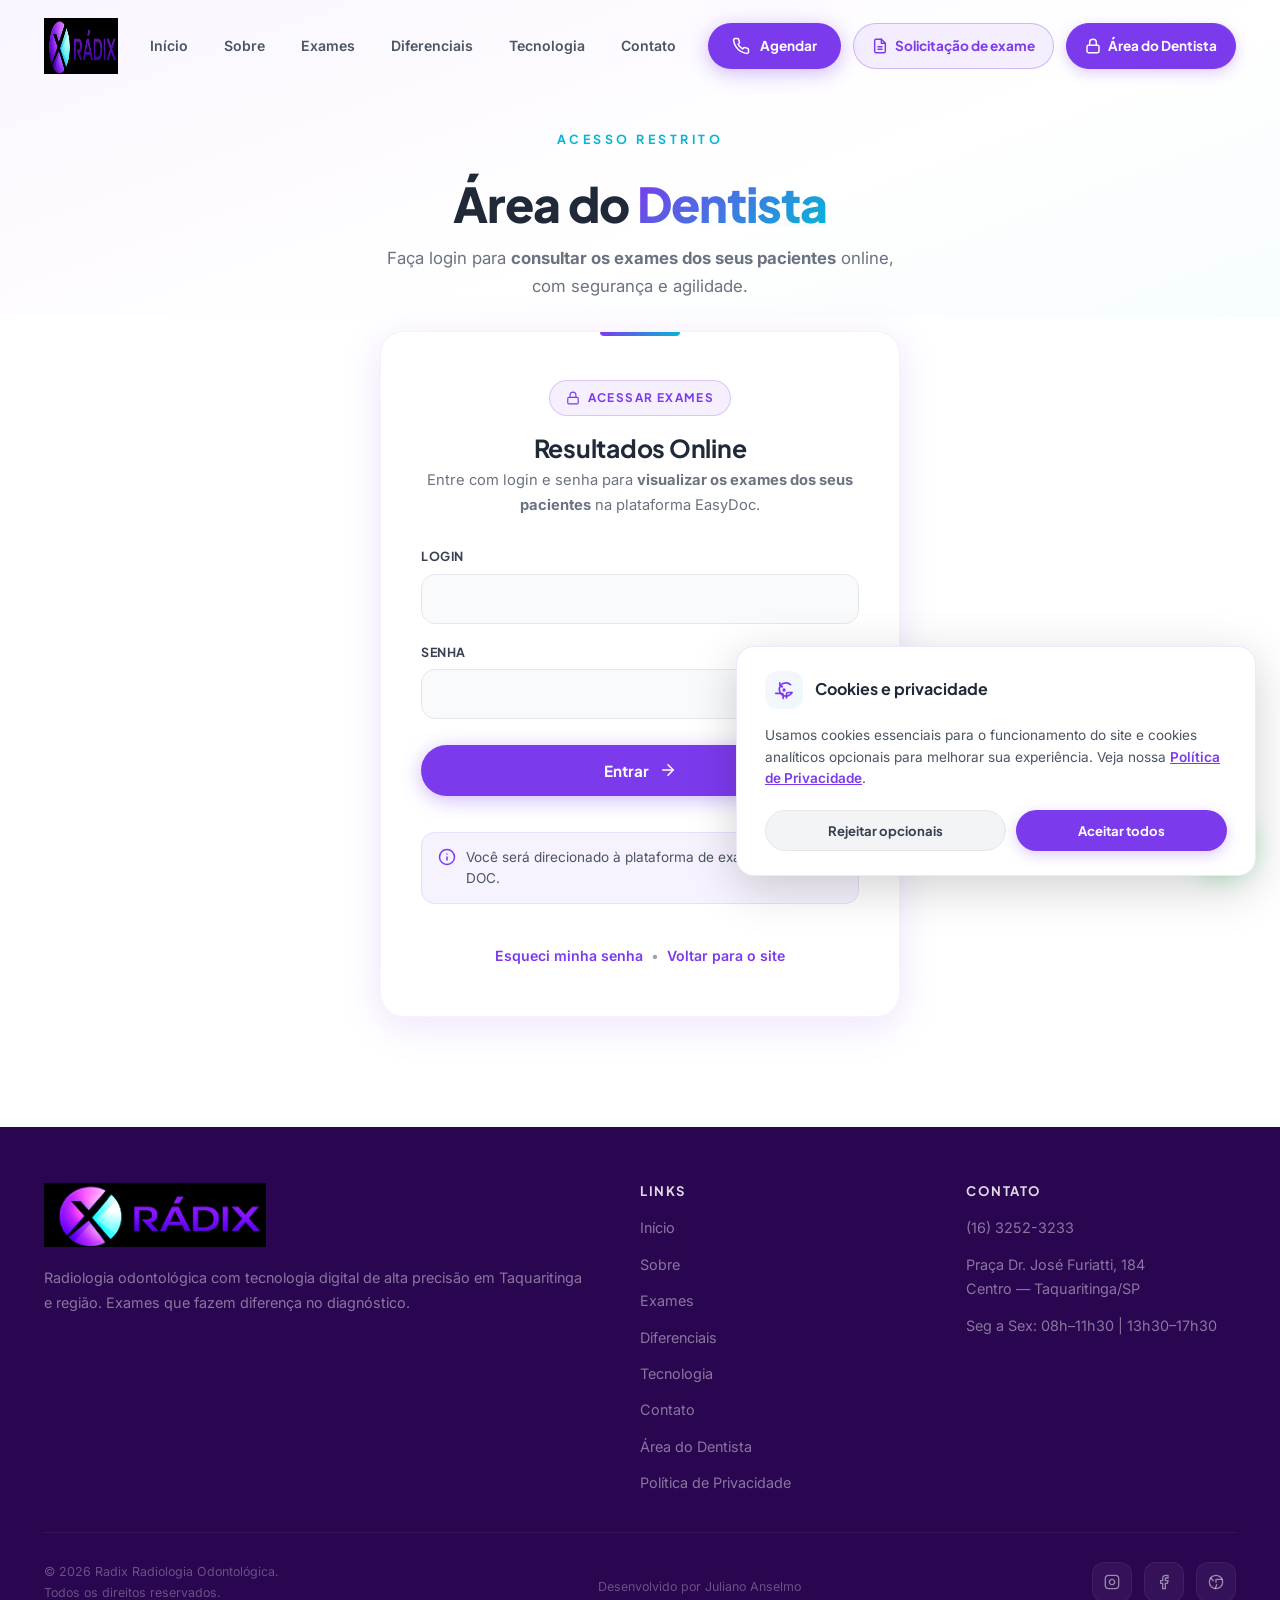
==== commit d54a89f8: "style: refatora nav com gaps corretos e CTAs acessíveis - substitui justify-content:space-between po" ====
--- a/area-dentista/index.html
+++ b/area-dentista/index.html
@@ -58,16 +58,21 @@
             <a href="../index.html#diferenciais">Diferenciais</a>
             <a href="../index.html#tecnologia">Tecnologia</a>
             <a href="../index.html#contato">Contato</a>
-            <a href="pedido-digital.html">Solicitação de exame</a>
         </nav>
-        <a href="https://wa.me/551632523233?text=Ol%C3%A1%2C%20gostaria%20de%20agendar%20um%20exame." class="btn btn-primary h-cta" target="_blank" rel="noopener">
-            <svg viewBox="0 0 24 24" fill="none" stroke="currentColor" stroke-width="2" stroke-linecap="round" stroke-linejoin="round"><path d="M22 16.92v3a2 2 0 01-2.18 2 19.79 19.79 0 01-8.63-3.07 19.5 19.5 0 01-6-6 19.79 19.79 0 01-3.07-8.67A2 2 0 014.11 2h3a2 2 0 012 1.72c.127.96.361 1.903.7 2.81a2 2 0 01-.45 2.11L8.09 9.91a16 16 0 006 6l1.27-1.27a2 2 0 012.11-.45c.907.339 1.85.573 2.81.7A2 2 0 0122 16.92z"/></svg>
-            Agendar
-        </a>
-        <a href="index.html" class="h-dentista active">
-            <svg viewBox="0 0 24 24" fill="none" stroke="currentColor" stroke-width="2.2" stroke-linecap="round" stroke-linejoin="round"><rect x="3" y="11" width="18" height="11" rx="2"/><path d="M7 11V7a5 5 0 0110 0v4"/></svg>
-            Área do Dentista
-        </a>
+        <div class="h-actions">
+            <a href="https://wa.me/551632523233?text=Ol%C3%A1%2C%20gostaria%20de%20agendar%20um%20exame." class="btn btn-primary h-cta" target="_blank" rel="noopener">
+                <svg viewBox="0 0 24 24" fill="none" stroke="currentColor" stroke-width="2" stroke-linecap="round" stroke-linejoin="round"><path d="M22 16.92v3a2 2 0 01-2.18 2 19.79 19.79 0 01-8.63-3.07 19.5 19.5 0 01-6-6 19.79 19.79 0 01-3.07-8.67A2 2 0 014.11 2h3a2 2 0 012 1.72c.127.96.361 1.903.7 2.81a2 2 0 01-.45 2.11L8.09 9.91a16 16 0 006 6l1.27-1.27a2 2 0 012.11-.45c.907.339 1.85.573 2.81.7A2 2 0 0122 16.92z"/></svg>
+                Agendar
+            </a>
+            <a href="pedido-digital.html" class="h-btn h-btn-outline">
+                <svg viewBox="0 0 24 24" fill="none" stroke="currentColor" stroke-width="2.2" stroke-linecap="round" stroke-linejoin="round"><path d="M14 2H6a2 2 0 00-2 2v16a2 2 0 002 2h12a2 2 0 002-2V8z"/><polyline points="14 2 14 8 20 8"/><line x1="9" y1="13" x2="15" y2="13"/><line x1="9" y1="17" x2="15" y2="17"/></svg>
+                <span>Solicitação de exame</span>
+            </a>
+            <a href="index.html" class="h-btn h-btn-icon active" aria-label="Área do Dentista" title="Área do Dentista">
+                <svg viewBox="0 0 24 24" fill="none" stroke="currentColor" stroke-width="2.2" stroke-linecap="round" stroke-linejoin="round"><rect x="3" y="11" width="18" height="11" rx="2"/><path d="M7 11V7a5 5 0 0110 0v4"/></svg>
+                <span>Área do Dentista</span>
+            </a>
+        </div>
         <button class="ham" id="ham" aria-label="Menu"><span></span><span></span><span></span></button>
     </div>
 </header>
@@ -80,7 +85,10 @@
     <a href="../index.html#diferenciais">Diferenciais</a>
     <a href="../index.html#tecnologia">Tecnologia</a>
     <a href="../index.html#contato">Contato</a>
-    <a href="pedido-digital.html">Solicitação de exame</a>
+    <a href="pedido-digital.html" class="nav-cta">
+        <svg viewBox="0 0 24 24" fill="none" stroke="currentColor" stroke-width="2.2" stroke-linecap="round" stroke-linejoin="round"><path d="M14 2H6a2 2 0 00-2 2v16a2 2 0 002 2h12a2 2 0 002-2V8z"/><polyline points="14 2 14 8 20 8"/><line x1="9" y1="13" x2="15" y2="13"/><line x1="9" y1="17" x2="15" y2="17"/></svg>
+        Solicitação de exame
+    </a>
     <a href="index.html" class="nav-cta active">
         <svg viewBox="0 0 24 24" fill="none" stroke="currentColor" stroke-width="2.2" stroke-linecap="round" stroke-linejoin="round"><rect x="3" y="11" width="18" height="11" rx="2"/><path d="M7 11V7a5 5 0 0110 0v4"/></svg>
         Área do Dentista
--- a/assets/site.css
+++ b/assets/site.css
@@ -66,11 +66,16 @@
 /* ===== HEADER ===== */
 .header{position:fixed;top:0;left:0;right:0;z-index:1000;padding:18px 0;transition:all .4s var(--ease)}
 .header.scrolled{background:rgba(255,255,255,.88);backdrop-filter:blur(20px);-webkit-backdrop-filter:blur(20px);box-shadow:0 1px 16px rgba(124,58,237,.08);padding:8px 0}
-.header-inner{display:flex;align-items:center;justify-content:space-between}
+.header-inner{display:flex;align-items:center;gap:24px}
+.header-inner>a:first-child{margin-right:auto}
+@media(min-width:1280px){.header-inner{gap:32px}}
 .header-logo{height:56px;width:auto;transition:height .3s var(--ease)}
 .header.scrolled .header-logo{height:44px}
-.nav{display:none;gap:36px}
+.nav{display:none;gap:32px}
 @media(min-width:1024px){.nav{display:flex}}
+@media(min-width:1280px){.nav{gap:36px}}
+.h-actions{display:none;align-items:center;gap:12px}
+@media(min-width:1024px){.h-actions{display:flex}}
 .nav a{font-size:.88rem;font-weight:600;color:var(--g6);transition:all .3s;position:relative}
 .nav a::after{content:'';position:absolute;bottom:-6px;left:50%;width:0;height:2.5px;background:var(--grad);border-radius:2px;transition:all .3s var(--ease);transform:translateX(-50%)}
 .nav a:hover{color:var(--p7)}
@@ -79,7 +84,7 @@
 .nav a.active::after{width:100%}
 .h-cta{display:none}
 @media(min-width:1024px){.h-cta{display:inline-flex}}
-.h-cta.btn{padding:11px 28px;font-size:.85rem}
+.h-cta.btn{padding:11px 24px;font-size:.85rem;white-space:nowrap}
 
 /* Destaque "Área do Dentista" no nav (mobile menu) */
 .nav a.nav-cta{display:inline-flex;align-items:center;gap:6px;padding:8px 18px;border-radius:30px;background:rgba(124,58,237,.08);border:1.5px solid rgba(124,58,237,.25);color:var(--p7);font-weight:700}
@@ -89,11 +94,19 @@
 .nav a.nav-cta svg{width:14px;height:14px;flex-shrink:0}
 
 /* "Área do Dentista" no header (após Agendar, far-right) */
-.h-dentista{display:none;align-items:center;gap:6px;padding:10px 20px;border-radius:30px;background:rgba(124,58,237,.08);border:1.5px solid rgba(124,58,237,.3);color:var(--p7);font-family:'Plus Jakarta Sans',sans-serif;font-size:.85rem;font-weight:700;transition:all .3s var(--ease);white-space:nowrap}
-@media(min-width:1024px){.h-dentista{display:inline-flex}}
-.h-dentista:hover{background:var(--p7);color:#fff;border-color:var(--p7);transform:translateY(-2px);box-shadow:0 4px 16px rgba(124,58,237,.3)}
-.h-dentista.active{background:var(--p7);color:#fff;border-color:var(--p7);box-shadow:0 4px 14px rgba(124,58,237,.25)}
-.h-dentista svg{width:15px;height:15px;flex-shrink:0}
+/* Botões do header (outline + ícone) */
+.h-btn,.h-dentista{display:none;align-items:center;gap:7px;padding:10px 18px;border-radius:30px;background:rgba(124,58,237,.08);border:1.5px solid rgba(124,58,237,.3);color:var(--p7);font-family:'Plus Jakarta Sans',sans-serif;font-size:.85rem;font-weight:700;transition:all .25s var(--ease);white-space:nowrap}
+@media(min-width:1024px){.h-btn,.h-dentista{display:inline-flex}}
+.h-btn:hover,.h-dentista:hover{background:var(--p7);color:#fff;border-color:var(--p7);transform:translateY(-2px);box-shadow:0 4px 16px rgba(124,58,237,.3)}
+.h-btn.active,.h-dentista.active{background:var(--p7);color:#fff;border-color:var(--p7);box-shadow:0 4px 14px rgba(124,58,237,.25)}
+.h-btn svg,.h-dentista svg{width:16px;height:16px;flex-shrink:0}
+/* Variante icon-only: mostra só o ícone em telas médias, texto volta em 1280+ */
+.h-btn-icon{padding:10px;width:40px;height:40px;justify-content:center;gap:0}
+.h-btn-icon span{display:none}
+@media(min-width:1280px){
+    .h-btn-icon{width:auto;height:auto;padding:10px 18px;gap:7px}
+    .h-btn-icon span{display:inline}
+}
 
 /* Hamburger */
 .ham{display:flex;flex-direction:column;gap:6px;cursor:pointer;padding:8px;background:none;border:none;z-index:1001}
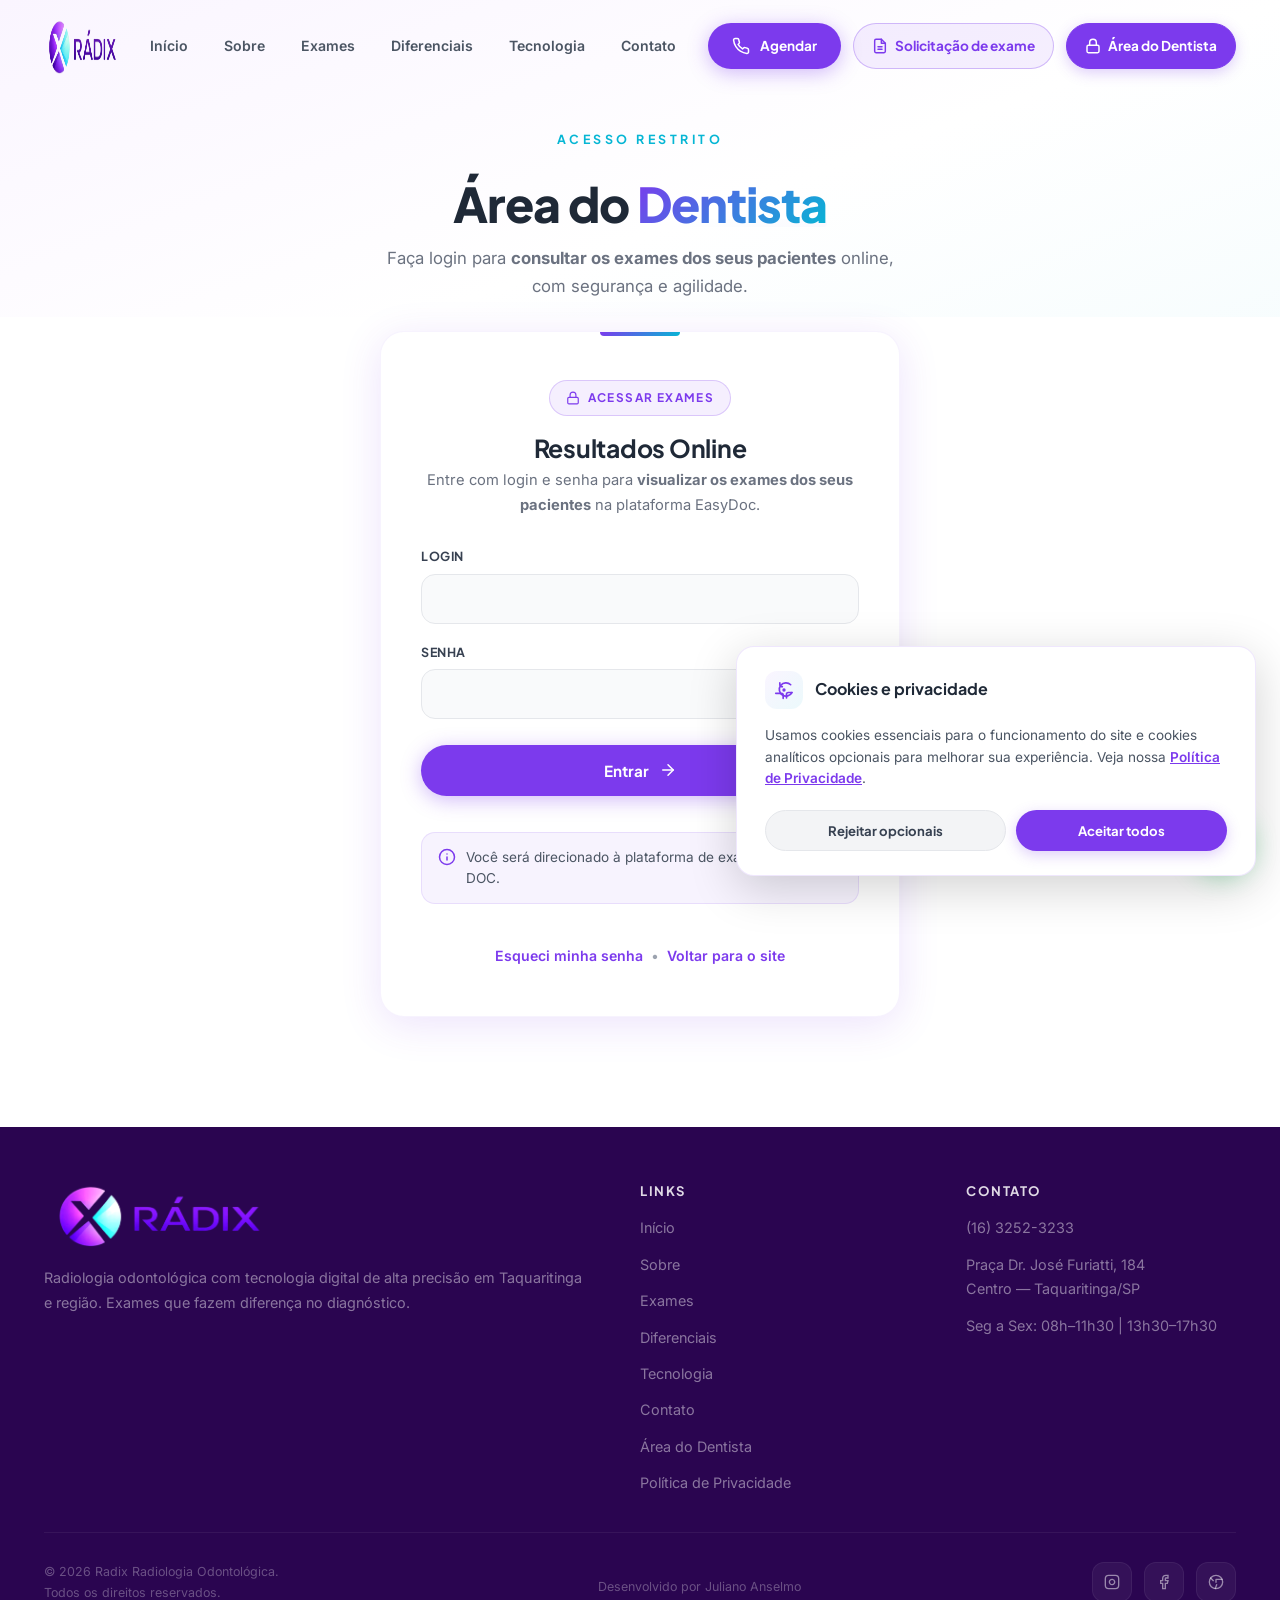
==== commit 3bbff6f8: "feat: migração de imagens para WebP com otimização de tamanho - Converte todas as imagens PNG e JPG " ====
--- a/area-dentista/index.html
+++ b/area-dentista/index.html
@@ -19,13 +19,13 @@
     <meta property="og:locale" content="pt_BR">
     <meta property="og:url" content="https://radixradiologia.com.br/area-dentista/">
     <meta property="og:site_name" content="Radix Radiologia Odontológica">
-    <meta property="og:image" content="https://radixradiologia.com.br/assets/img/logo.jpg">
+    <meta property="og:image" content="https://radixradiologia.com.br/assets/img/logo.webp">
 
     <!-- Favicon -->
-    <link rel="icon" type="image/png" sizes="48x48" href="../assets/img/favicon-48.png">
-    <link rel="icon" type="image/png" sizes="96x96" href="../assets/img/favicon-96.png">
-    <link rel="icon" type="image/png" sizes="192x192" href="../assets/img/favicon-192.png">
-    <link rel="apple-touch-icon" sizes="180x180" href="../assets/img/apple-touch-icon.png">
+    <link rel="icon" type="image/webp" sizes="48x48" href="../assets/img/favicon-48.webp">
+    <link rel="icon" type="image/webp" sizes="96x96" href="../assets/img/favicon-96.webp">
+    <link rel="icon" type="image/webp" sizes="192x192" href="../assets/img/favicon-192.webp">
+    <link rel="apple-touch-icon" sizes="180x180" href="../assets/img/apple-touch-icon.webp">
 
     <!-- PWA -->
     <link rel="manifest" href="../manifest.json">
@@ -50,7 +50,7 @@
 <!-- HEADER -->
 <header class="header" id="header">
     <div class="container header-inner">
-        <a href="../index.html"><img src="../assets/img/logo.jpg" alt="Radix Radiologia Odontológica" class="header-logo"></a>
+        <a href="../index.html"><img src="../assets/img/logo.webp" alt="Radix Radiologia Odontológica" class="header-logo"></a>
         <nav class="nav">
             <a href="../index.html#inicio">Início</a>
             <a href="../index.html#sobre">Sobre</a>
@@ -179,7 +179,7 @@
     <div class="container">
         <div class="ft-inner">
             <div class="ft-brand">
-                <img src="../assets/img/logo.jpg" alt="Radix Radiologia Odontológica" class="ft-logo">
+                <img src="../assets/img/logo.webp" alt="Radix Radiologia Odontológica" class="ft-logo">
                 <p>Radiologia odontológica com tecnologia digital de alta precisão em Taquaritinga e região. Exames que fazem diferença no diagnóstico.</p>
             </div>
             <div>
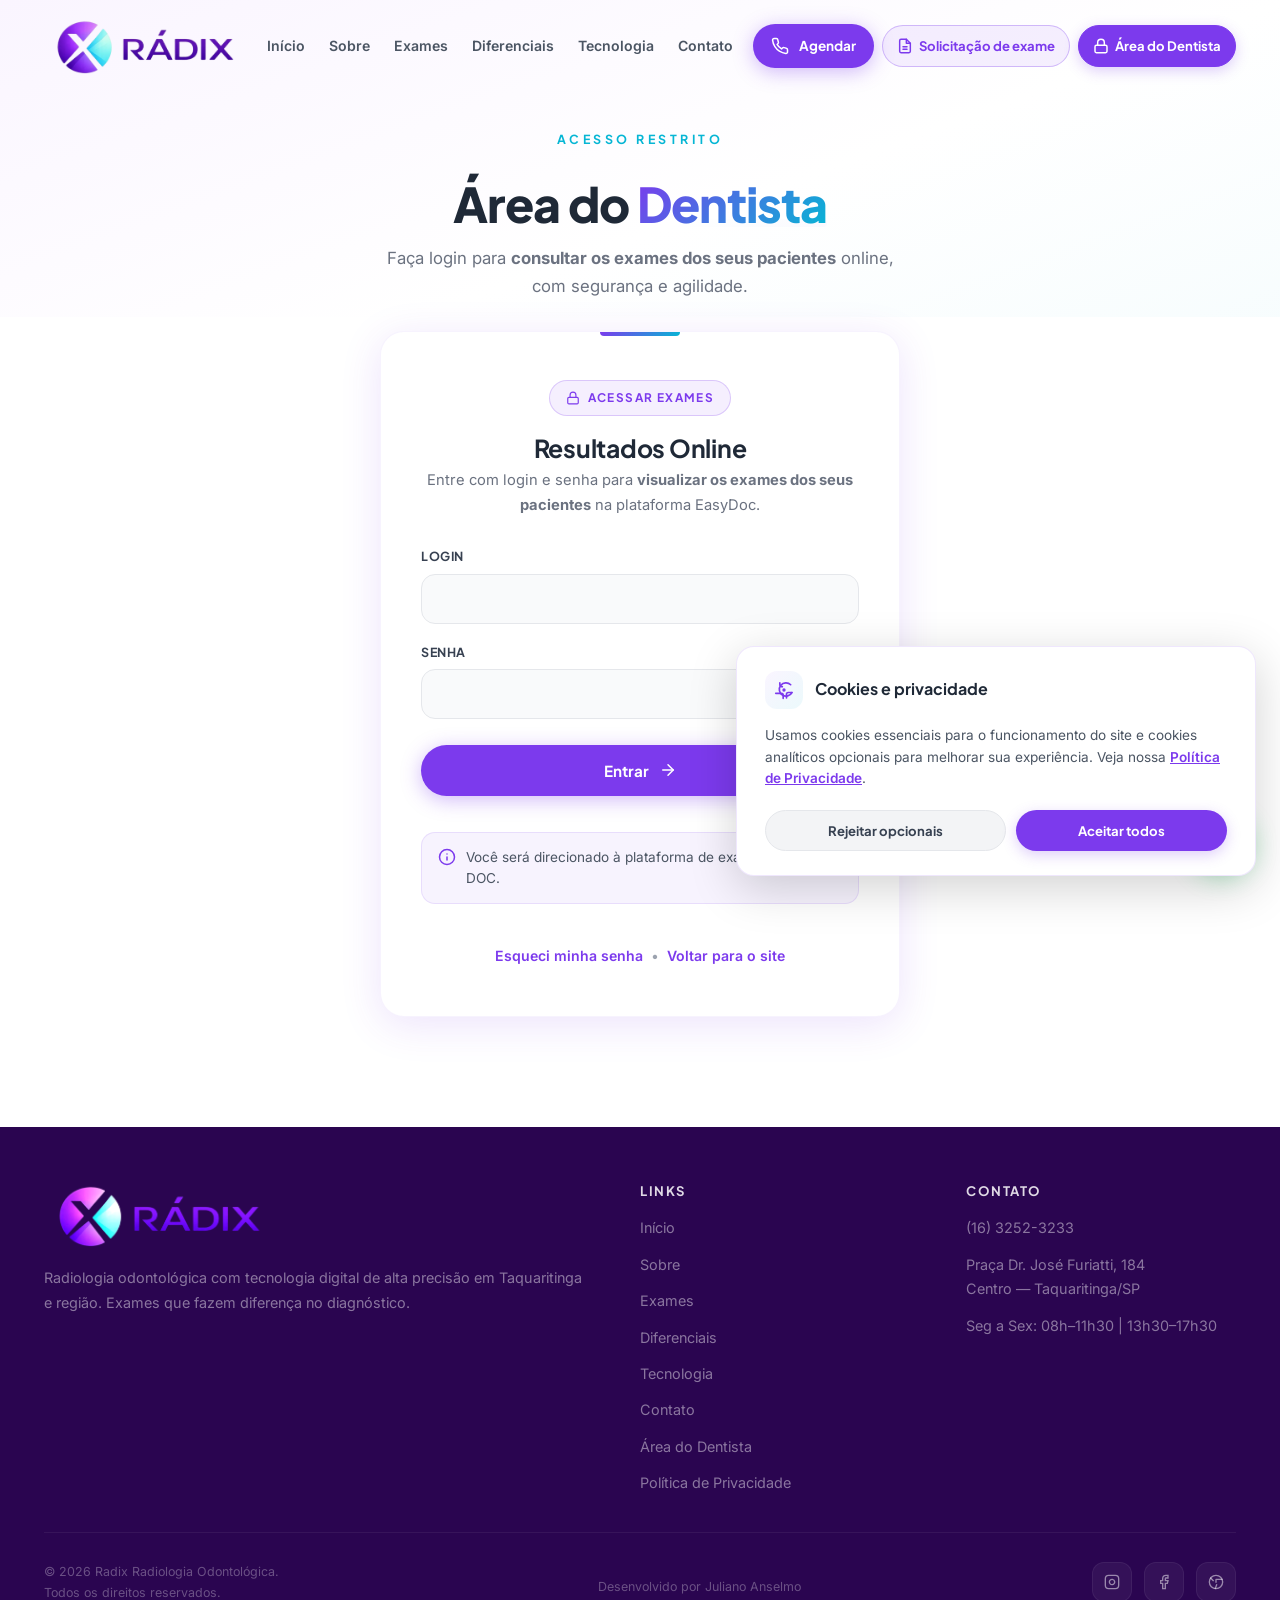
==== commit dc0fb9ba: "Atualiza link do portfólio no rodapé para github.com/SartoriaLab" ====
--- a/area-dentista/index.html
+++ b/area-dentista/index.html
@@ -199,7 +199,7 @@
         </div>
         <div class="ft-bottom">
             <p>&copy; 2026 Radix Radiologia Odontológica. Todos os direitos reservados.</p>
-            <p class="footer-dev"><a href="https://julianoanselmo.github.io/portifolio/" target="_blank" rel="noopener">Desenvolvido por Juliano Anselmo</a></p>
+            <p class="footer-dev"><a href="https://github.com/SartoriaLab" target="_blank" rel="noopener">Desenvolvido por Juliano Anselmo</a></p>
             <div class="ft-social">
                 <a href="https://www.instagram.com/radixtaqua/" target="_blank" rel="noopener" aria-label="Instagram da Radix"><svg viewBox="0 0 24 24" fill="none" stroke="currentColor" stroke-width="2"><rect x="2" y="2" width="20" height="20" rx="5"/><path d="M16 11.37A4 4 0 1112.63 8 4 4 0 0116 11.37z"/><line x1="17.5" y1="6.5" x2="17.51" y2="6.5"/></svg></a>
                 <a href="https://www.facebook.com/Radixtaquaritinga/" target="_blank" rel="noopener" aria-label="Facebook da Radix"><svg viewBox="0 0 24 24" fill="none" stroke="currentColor" stroke-width="2"><path d="M18 2h-3a5 5 0 00-5 5v3H7v4h3v8h4v-8h3l1-4h-4V7a1 1 0 011-1h3z"/></svg></a>
--- a/assets/site.css
+++ b/assets/site.css
@@ -66,15 +66,21 @@
 /* ===== HEADER ===== */
 .header{position:fixed;top:0;left:0;right:0;z-index:1000;padding:18px 0;transition:all .4s var(--ease)}
 .header.scrolled{background:rgba(255,255,255,.88);backdrop-filter:blur(20px);-webkit-backdrop-filter:blur(20px);box-shadow:0 1px 16px rgba(124,58,237,.08);padding:8px 0}
-.header-inner{display:flex;align-items:center;gap:24px}
-.header-inner>a:first-child{margin-right:auto}
-@media(min-width:1280px){.header-inner{gap:32px}}
+.header-inner{display:flex;align-items:center;justify-content:space-between;gap:16px}
+.header-inner>a:first-child{flex-shrink:0}
+@media(min-width:1024px){
+    .header-inner{justify-content:flex-start;gap:16px}
+    .nav{margin-left:auto}
+}
+@media(min-width:1280px){.header-inner{gap:20px}}
+.header-logo{flex-shrink:0}
 .header-logo{height:56px;width:auto;transition:height .3s var(--ease)}
 .header.scrolled .header-logo{height:44px}
-.nav{display:none;gap:32px}
+.nav{display:none;gap:20px}
 @media(min-width:1024px){.nav{display:flex}}
-@media(min-width:1280px){.nav{gap:36px}}
-.h-actions{display:none;align-items:center;gap:12px}
+@media(min-width:1280px){.nav{gap:24px}}
+@media(min-width:1440px){.nav{gap:32px}}
+.h-actions{display:none;align-items:center;gap:8px}
 @media(min-width:1024px){.h-actions{display:flex}}
 .nav a{font-size:.88rem;font-weight:600;color:var(--g6);transition:all .3s;position:relative}
 .nav a::after{content:'';position:absolute;bottom:-6px;left:50%;width:0;height:2.5px;background:var(--grad);border-radius:2px;transition:all .3s var(--ease);transform:translateX(-50%)}
@@ -84,7 +90,8 @@
 .nav a.active::after{width:100%}
 .h-cta{display:none}
 @media(min-width:1024px){.h-cta{display:inline-flex}}
-.h-cta.btn{padding:11px 24px;font-size:.85rem;white-space:nowrap}
+.h-cta.btn{padding:10px 18px;font-size:.85rem;white-space:nowrap}
+@media(min-width:1440px){.h-cta.btn{padding:11px 24px}}
 
 /* Destaque "Área do Dentista" no nav (mobile menu) */
 .nav a.nav-cta{display:inline-flex;align-items:center;gap:6px;padding:8px 18px;border-radius:30px;background:rgba(124,58,237,.08);border:1.5px solid rgba(124,58,237,.25);color:var(--p7);font-weight:700}
@@ -95,17 +102,21 @@
 
 /* "Área do Dentista" no header (após Agendar, far-right) */
 /* Botões do header (outline + ícone) */
-.h-btn,.h-dentista{display:none;align-items:center;gap:7px;padding:10px 18px;border-radius:30px;background:rgba(124,58,237,.08);border:1.5px solid rgba(124,58,237,.3);color:var(--p7);font-family:'Plus Jakarta Sans',sans-serif;font-size:.85rem;font-weight:700;transition:all .25s var(--ease);white-space:nowrap}
+.h-btn,.h-dentista{display:none;align-items:center;gap:6px;padding:9px 14px;border-radius:30px;background:rgba(124,58,237,.08);border:1.5px solid rgba(124,58,237,.3);color:var(--p7);font-family:'Plus Jakarta Sans',sans-serif;font-size:.82rem;font-weight:700;transition:all .25s var(--ease);white-space:nowrap}
+@media(min-width:1440px){.h-btn,.h-dentista{gap:7px;padding:10px 18px;font-size:.85rem}}
 @media(min-width:1024px){.h-btn,.h-dentista{display:inline-flex}}
 .h-btn:hover,.h-dentista:hover{background:var(--p7);color:#fff;border-color:var(--p7);transform:translateY(-2px);box-shadow:0 4px 16px rgba(124,58,237,.3)}
 .h-btn.active,.h-dentista.active{background:var(--p7);color:#fff;border-color:var(--p7);box-shadow:0 4px 14px rgba(124,58,237,.25)}
 .h-btn svg,.h-dentista svg{width:16px;height:16px;flex-shrink:0}
-/* Variante icon-only: mostra só o ícone em telas médias, texto volta em 1280+ */
-.h-btn-icon{padding:10px;width:40px;height:40px;justify-content:center;gap:0}
+/* Variante icon-only: só ícone em telas < 1280px (muito apertadas); texto a partir de 1280px */
+.h-btn-icon{padding:9px;width:38px;height:38px;justify-content:center;gap:0}
 .h-btn-icon span{display:none}
 @media(min-width:1280px){
-    .h-btn-icon{width:auto;height:auto;padding:10px 18px;gap:7px}
+    .h-btn-icon{width:auto;height:auto;padding:9px 14px;gap:6px}
     .h-btn-icon span{display:inline}
+}
+@media(min-width:1440px){
+    .h-btn-icon{padding:10px 18px;gap:7px}
 }
 
 /* Hamburger */
@@ -708,7 +719,9 @@
 .pd-field{display:flex;flex-direction:column;gap:8px}
 .pd-field label{font-family:'Plus Jakarta Sans',sans-serif;font-size:.76rem;font-weight:700;color:var(--g7);text-transform:uppercase;letter-spacing:.6px}
 .pd-field label .pd-req{color:#dc2626;margin-left:2px}
-.pd-field input,.pd-field textarea{width:100%;padding:13px 15px;font-size:.96rem;font-family:'Inter',system-ui,sans-serif;color:var(--g7);background:#F9FAFB;border:1.5px solid #E5E7EB;border-radius:var(--r);transition:all .25s var(--ease);-webkit-appearance:none;appearance:none;resize:vertical}
+.pd-field input,.pd-field textarea{width:100%;padding:13px 15px;font-size:.96rem;font-family:'Inter',system-ui,sans-serif;color:var(--g7);background:#F9FAFB;border:1.5px solid #E5E7EB;border-radius:var(--r);transition:all .25s var(--ease);-webkit-appearance:none;appearance:none;resize:vertical;box-sizing:border-box}
+.pd-field input[type="date"]{min-height:48px;display:block}
+.pd-field input[type="date"]::-webkit-date-and-time-value{text-align:left;min-height:1.2em}
 .pd-field textarea{min-height:88px;line-height:1.55}
 .pd-field input:hover,.pd-field textarea:hover{border-color:#D1D5DB;background:#fff}
 .pd-field input:focus,.pd-field textarea:focus{outline:none;border-color:var(--p7);background:#fff;box-shadow:0 0 0 4px rgba(124,58,237,.12)}
@@ -813,10 +826,10 @@
 @media(max-width:420px){.pd-actions{margin:22px -14px -22px;padding:14px 14px}}
 .pd-actions-info{font-size:.85rem;color:var(--g5);line-height:1.45}
 .pd-actions-info strong{color:var(--p7)}
-.pd-actions-btns{display:flex;flex-wrap:wrap;gap:10px;width:100%}
-@media(min-width:640px){.pd-actions-btns{width:auto}}
-.pd-actions-btns .btn{flex:1 1 140px;justify-content:center;text-align:center}
-@media(min-width:640px){.pd-actions-btns .btn{flex:0 0 auto}}
+.pd-actions-btns{display:flex;flex-direction:column;gap:10px;width:100%}
+@media(min-width:640px){.pd-actions-btns{flex-direction:row;flex-wrap:wrap;width:auto}}
+.pd-actions-btns .btn{width:100%;justify-content:center;text-align:center;white-space:normal}
+@media(min-width:640px){.pd-actions-btns .btn{width:auto;flex:0 0 auto}}
 .pd-actions .btn{padding:14px 22px;font-size:.9rem}
 .pd-actions .btn:disabled{opacity:.5;cursor:not-allowed;transform:none;box-shadow:none}
 .pd-actions .btn:disabled:hover{background:var(--p7);transform:none}
@@ -824,6 +837,9 @@
 .pd-feedback{margin:20px 0 0;padding:14px 18px;border-radius:var(--r);font-size:.92rem;line-height:1.55;display:none;animation:fadeUp .35s var(--ease) both}
 .pd-feedback.pd-feedback--ok{display:block;background:rgba(34,197,94,.1);border:1px solid rgba(34,197,94,.25);color:#15803d}
 .pd-feedback.pd-feedback--err{display:block;background:rgba(220,38,38,.08);border:1px solid rgba(220,38,38,.2);color:#b91c1c}
+.pd-feedback.pd-feedback--loading{display:block;background:rgba(124,58,237,.08);border:1px solid rgba(124,58,237,.25);color:#5b21b6;padding:16px 18px}
+.pd-spinner{display:inline-block;width:22px;height:22px;flex-shrink:0;border:3px solid rgba(124,58,237,.25);border-top-color:#7C3AED;border-radius:50%;animation:pdSpin .8s linear infinite}
+@keyframes pdSpin{to{transform:rotate(360deg)}}
 
 @media(prefers-reduced-motion:reduce){
     .pd-odonto .tooth,.pd-odonto .tooth.tooth--selected,.pd-odonto .tooth.tooth--selected .halo{animation:none}
